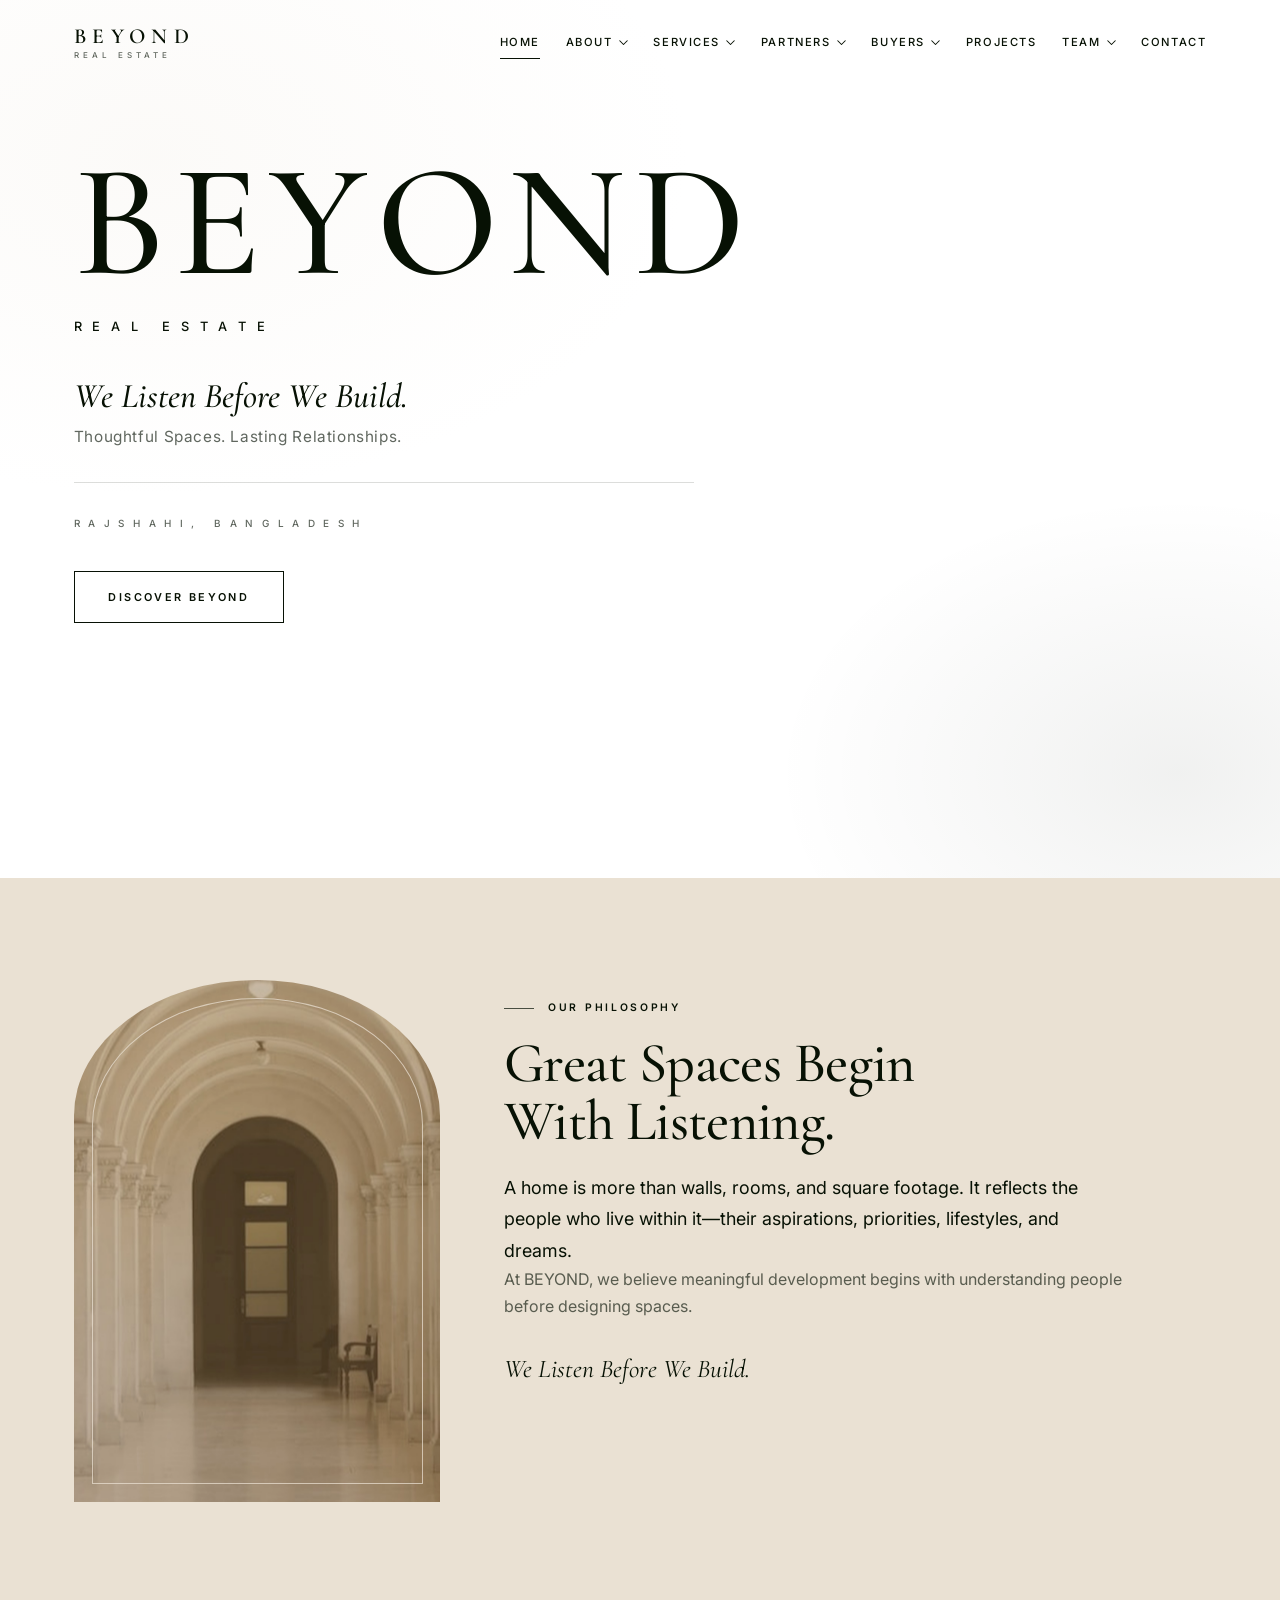
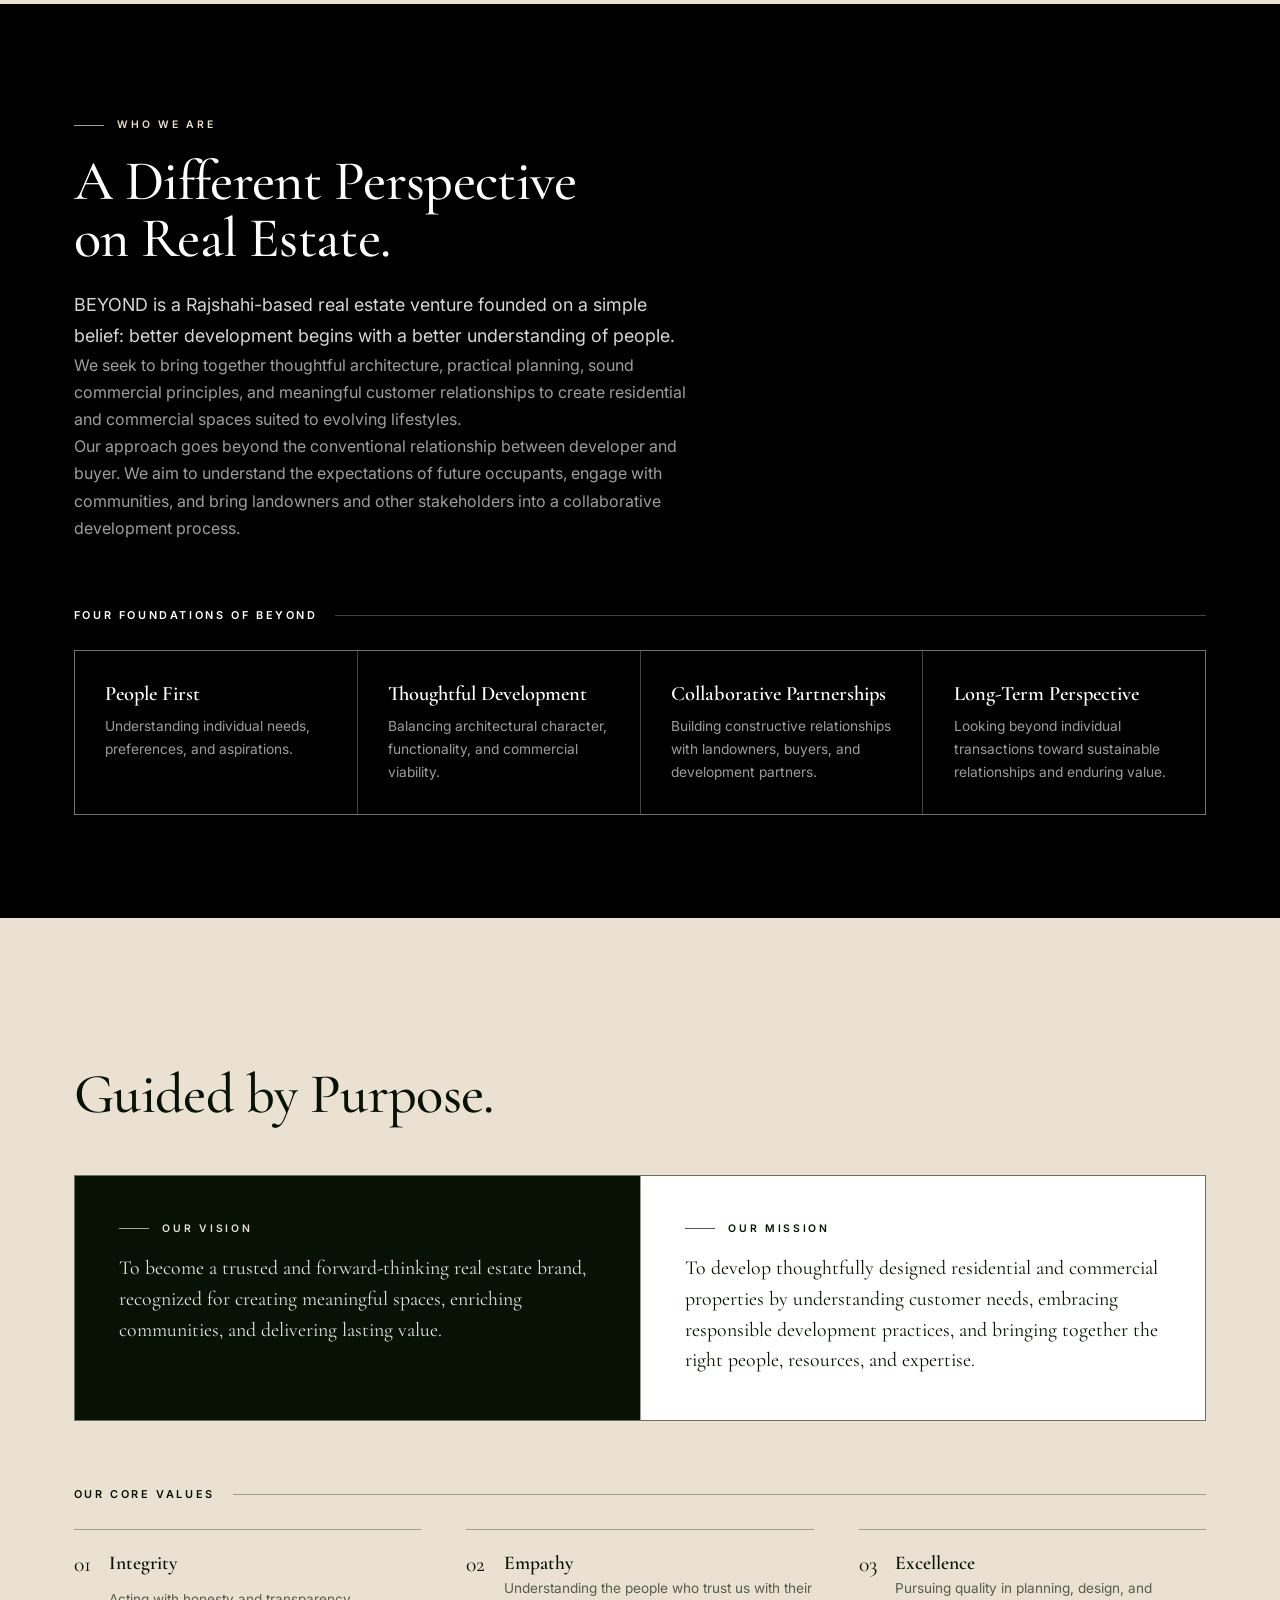
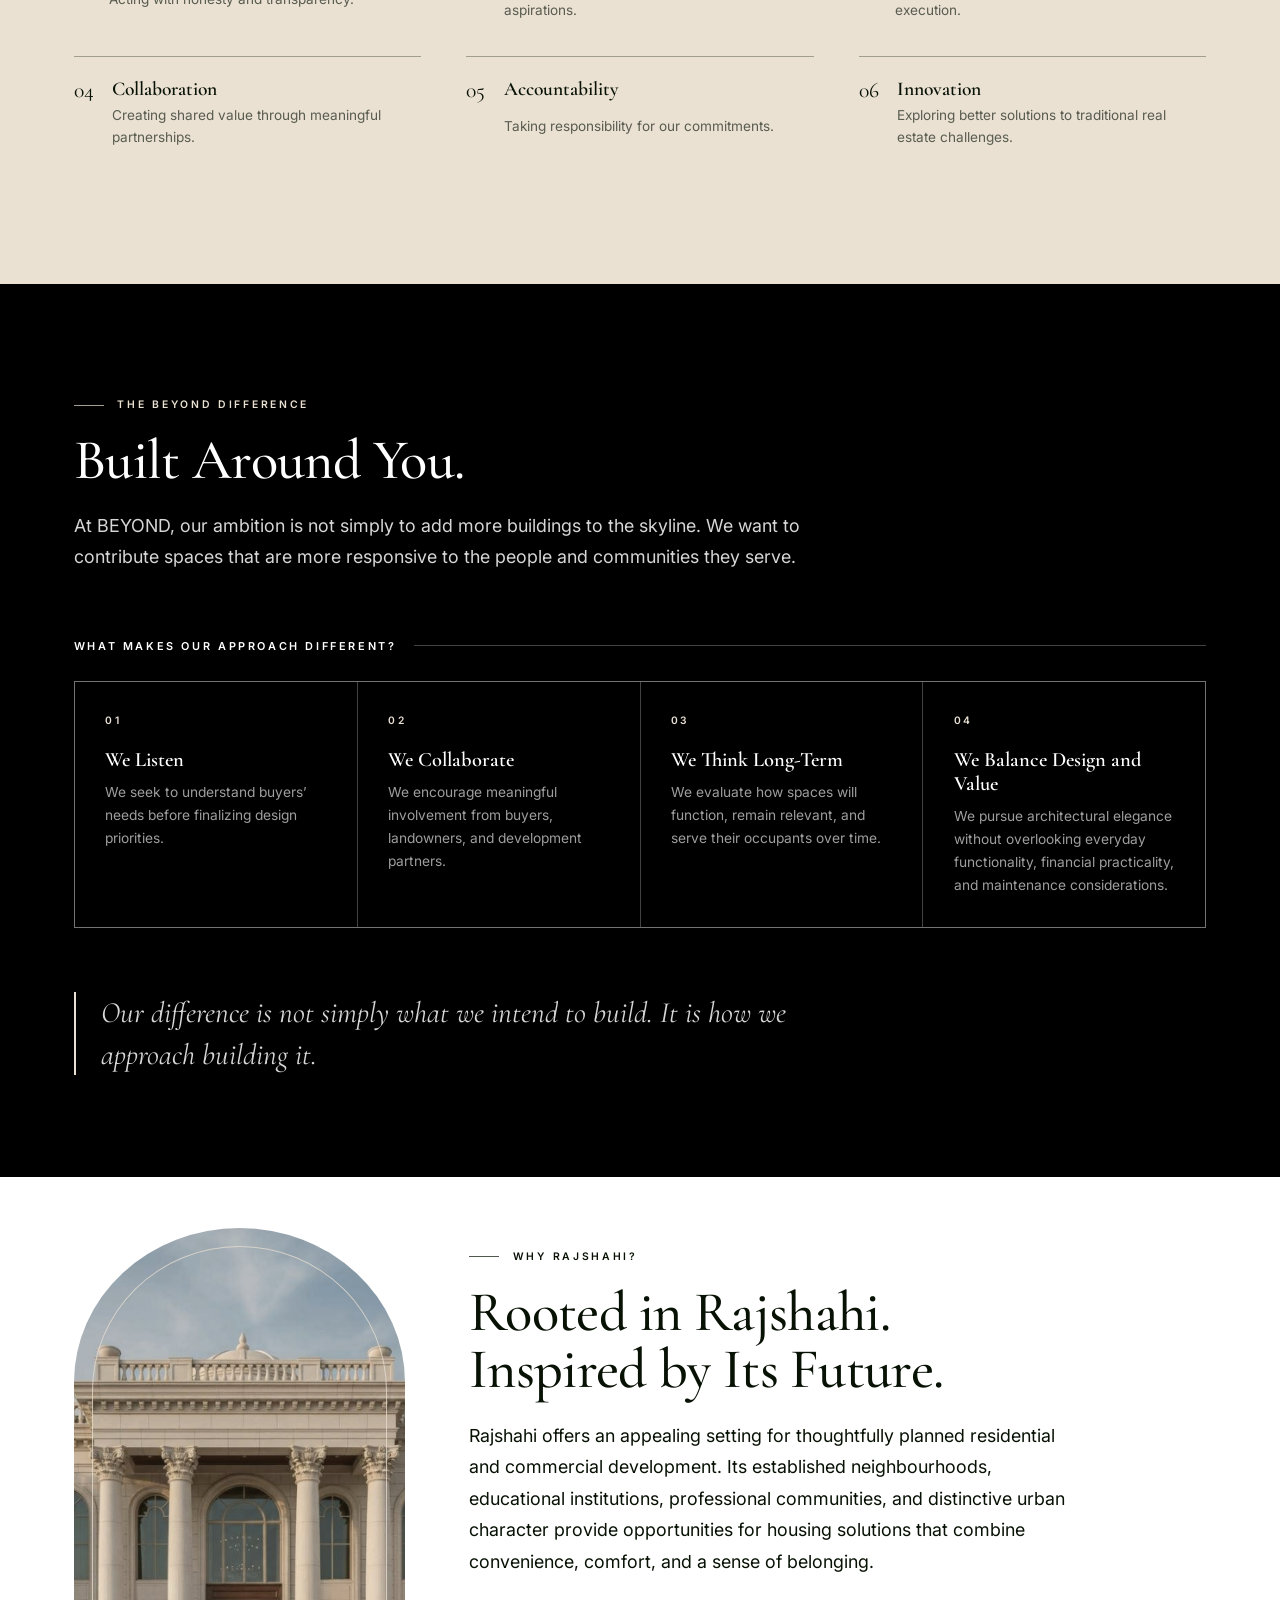
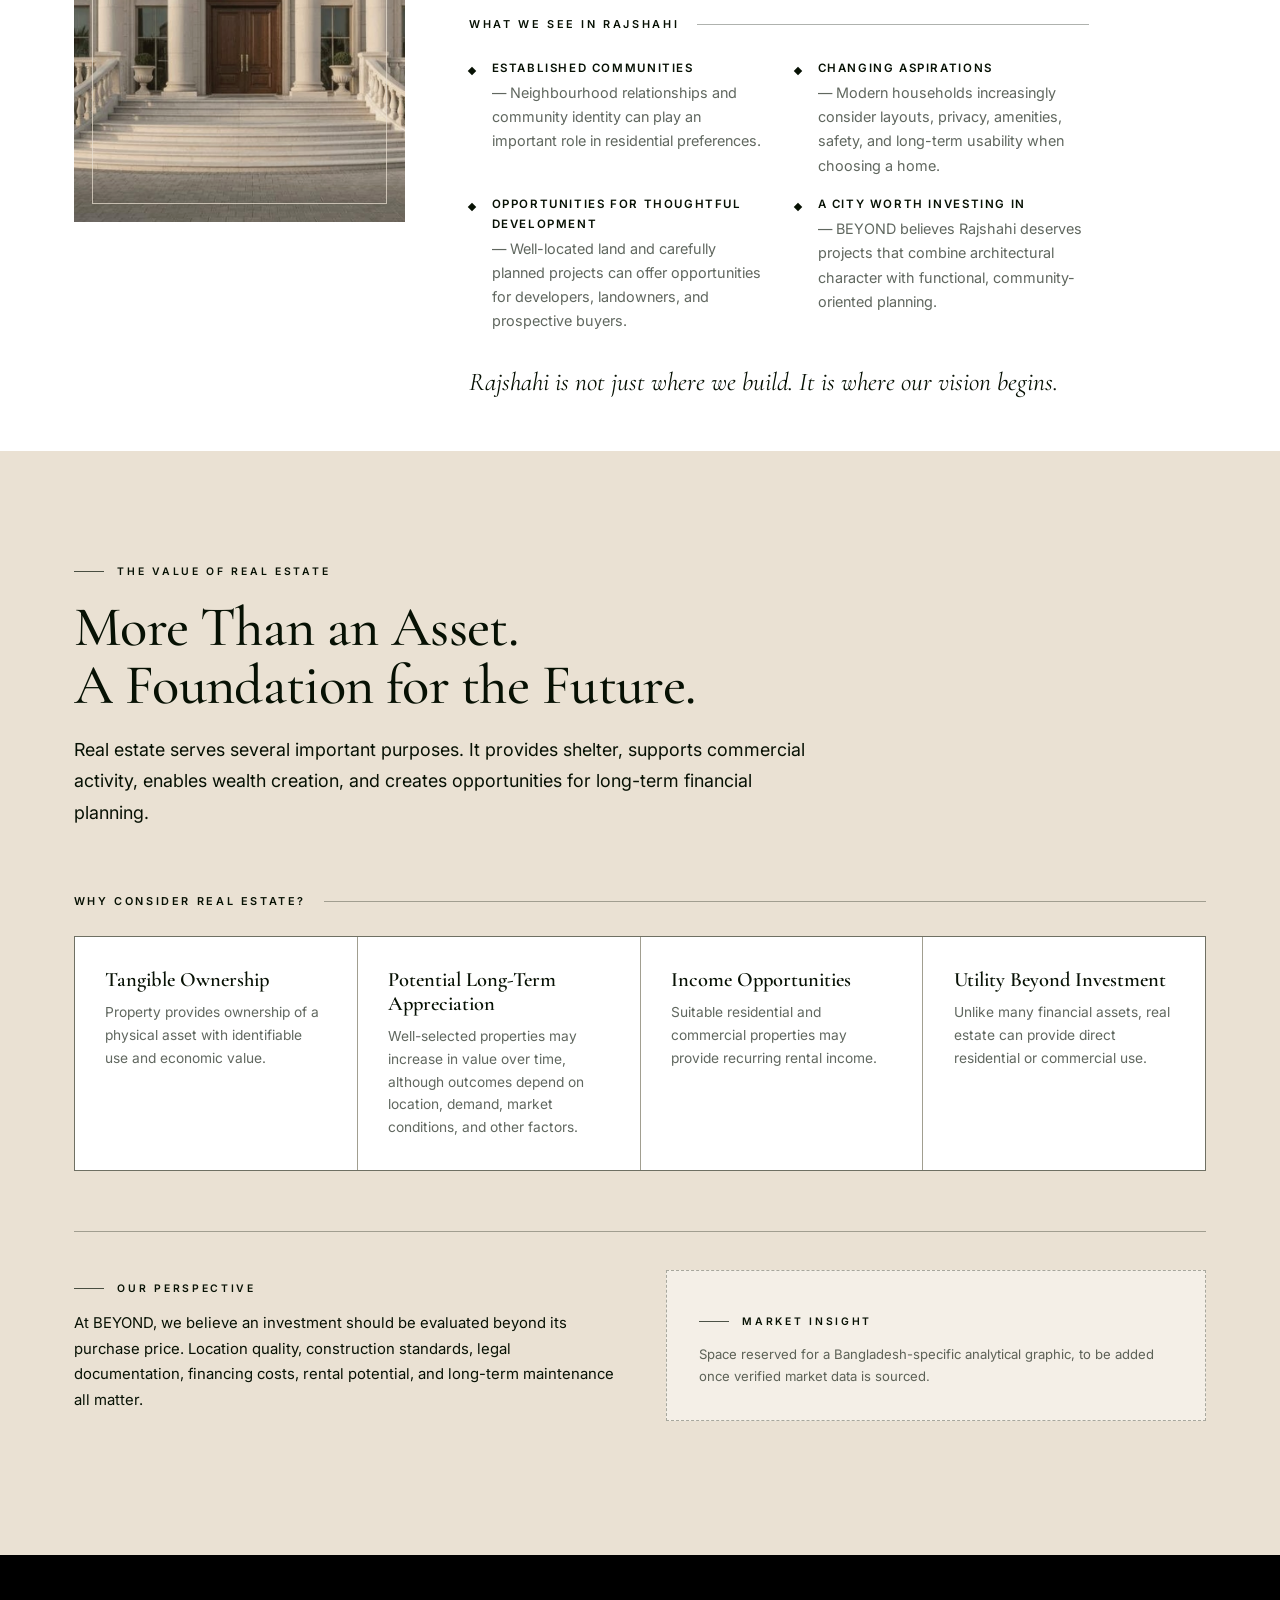
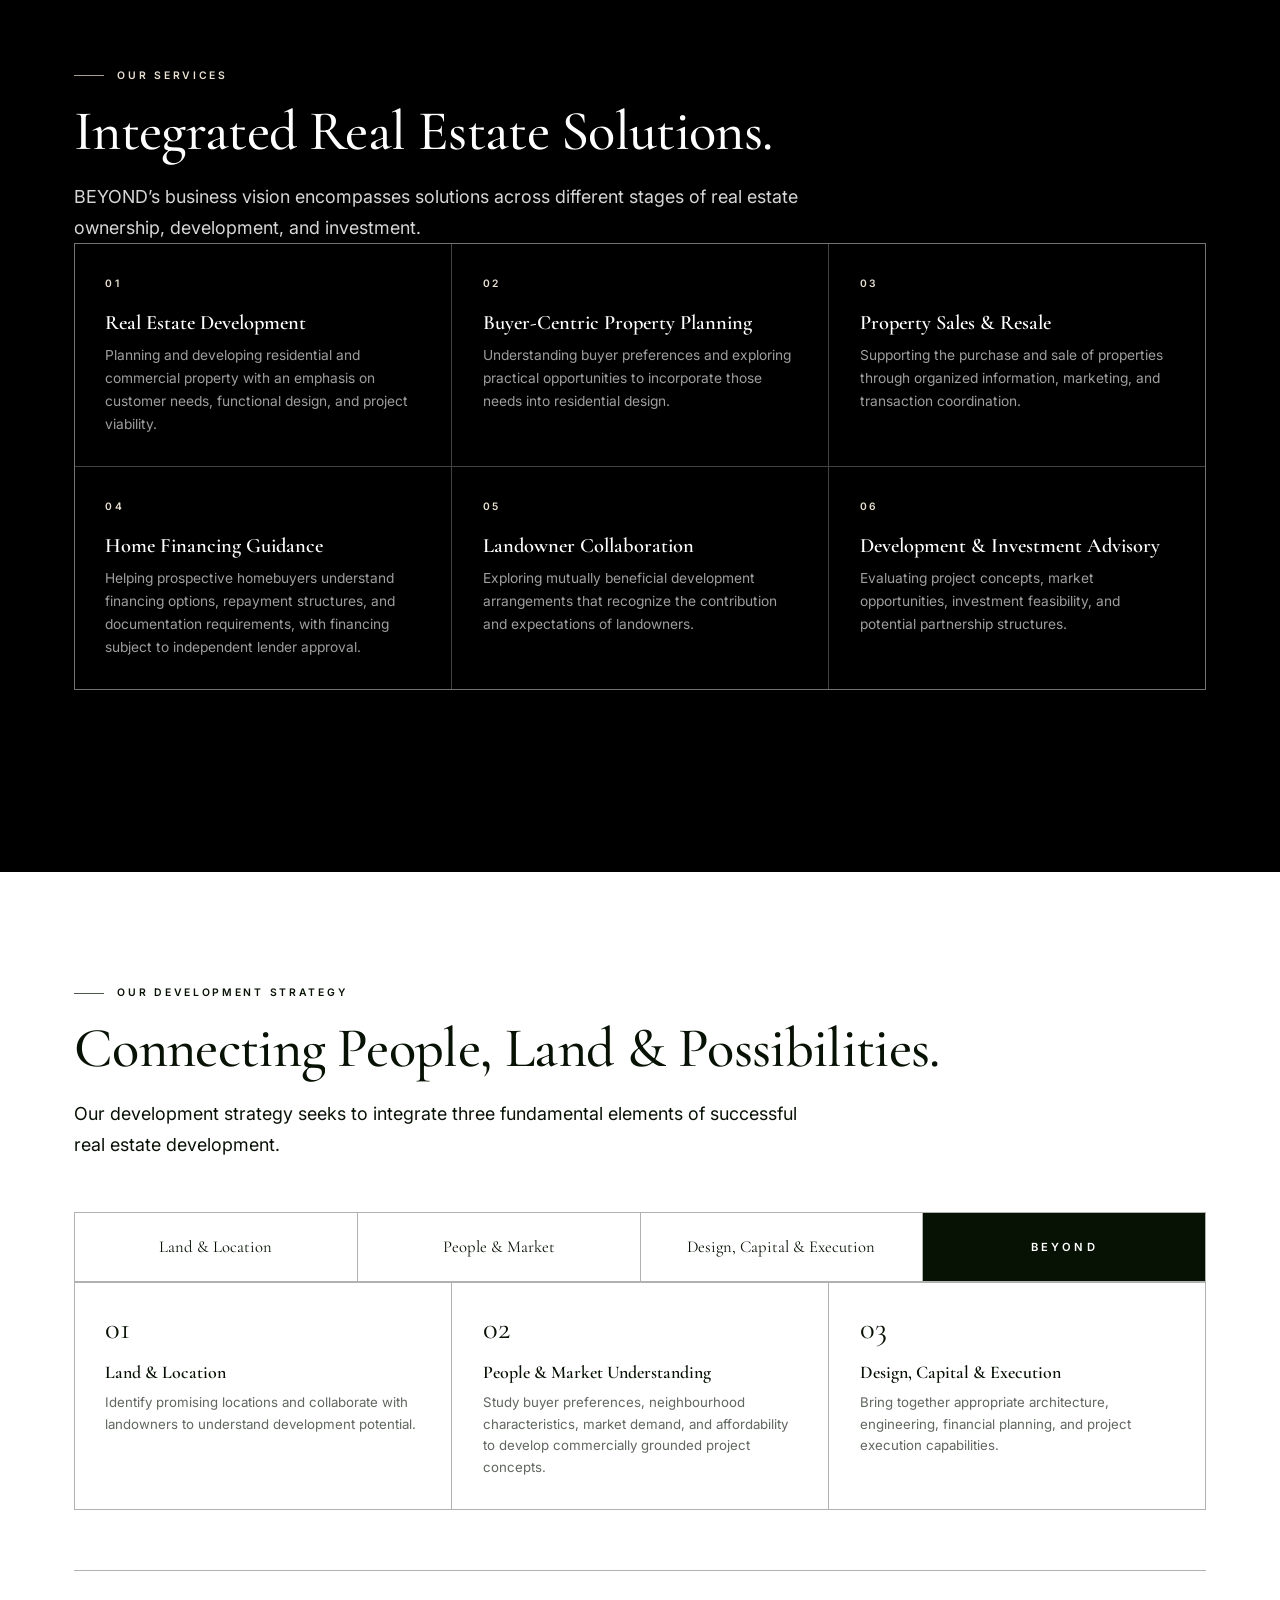
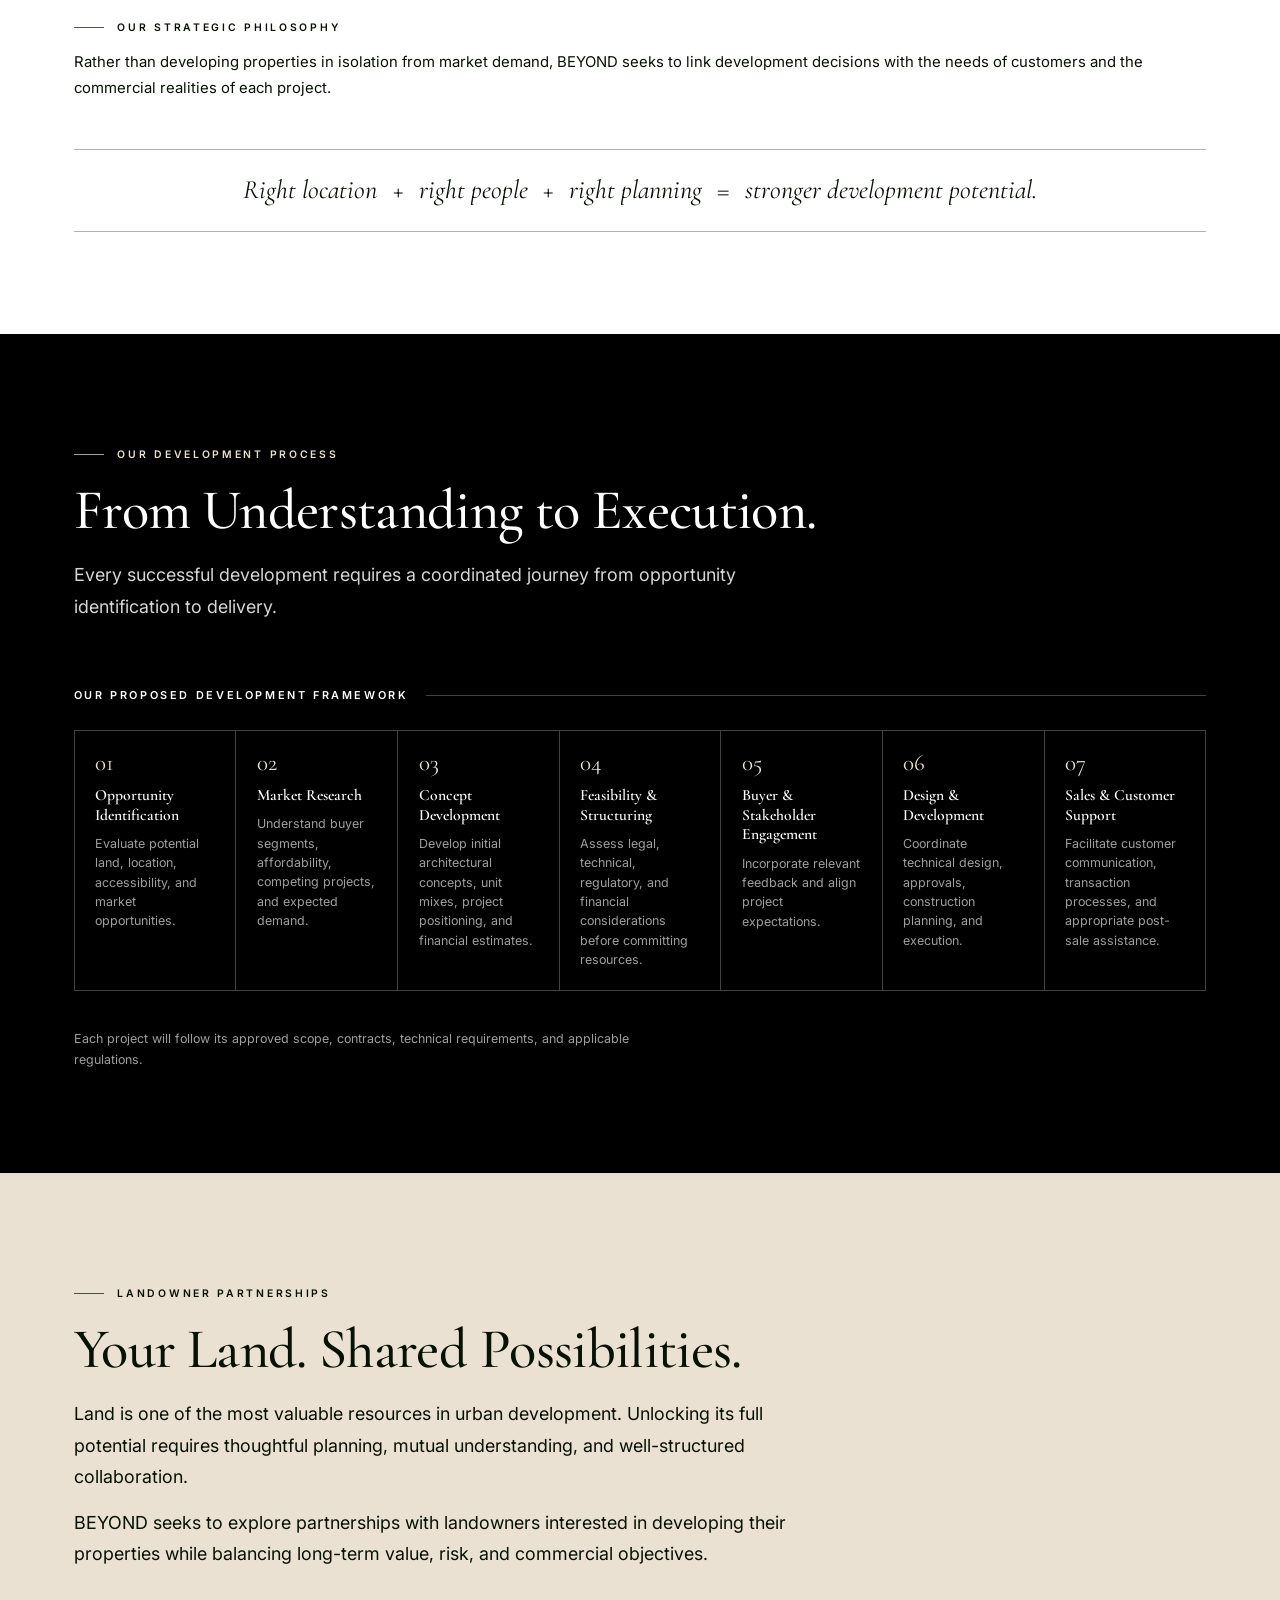
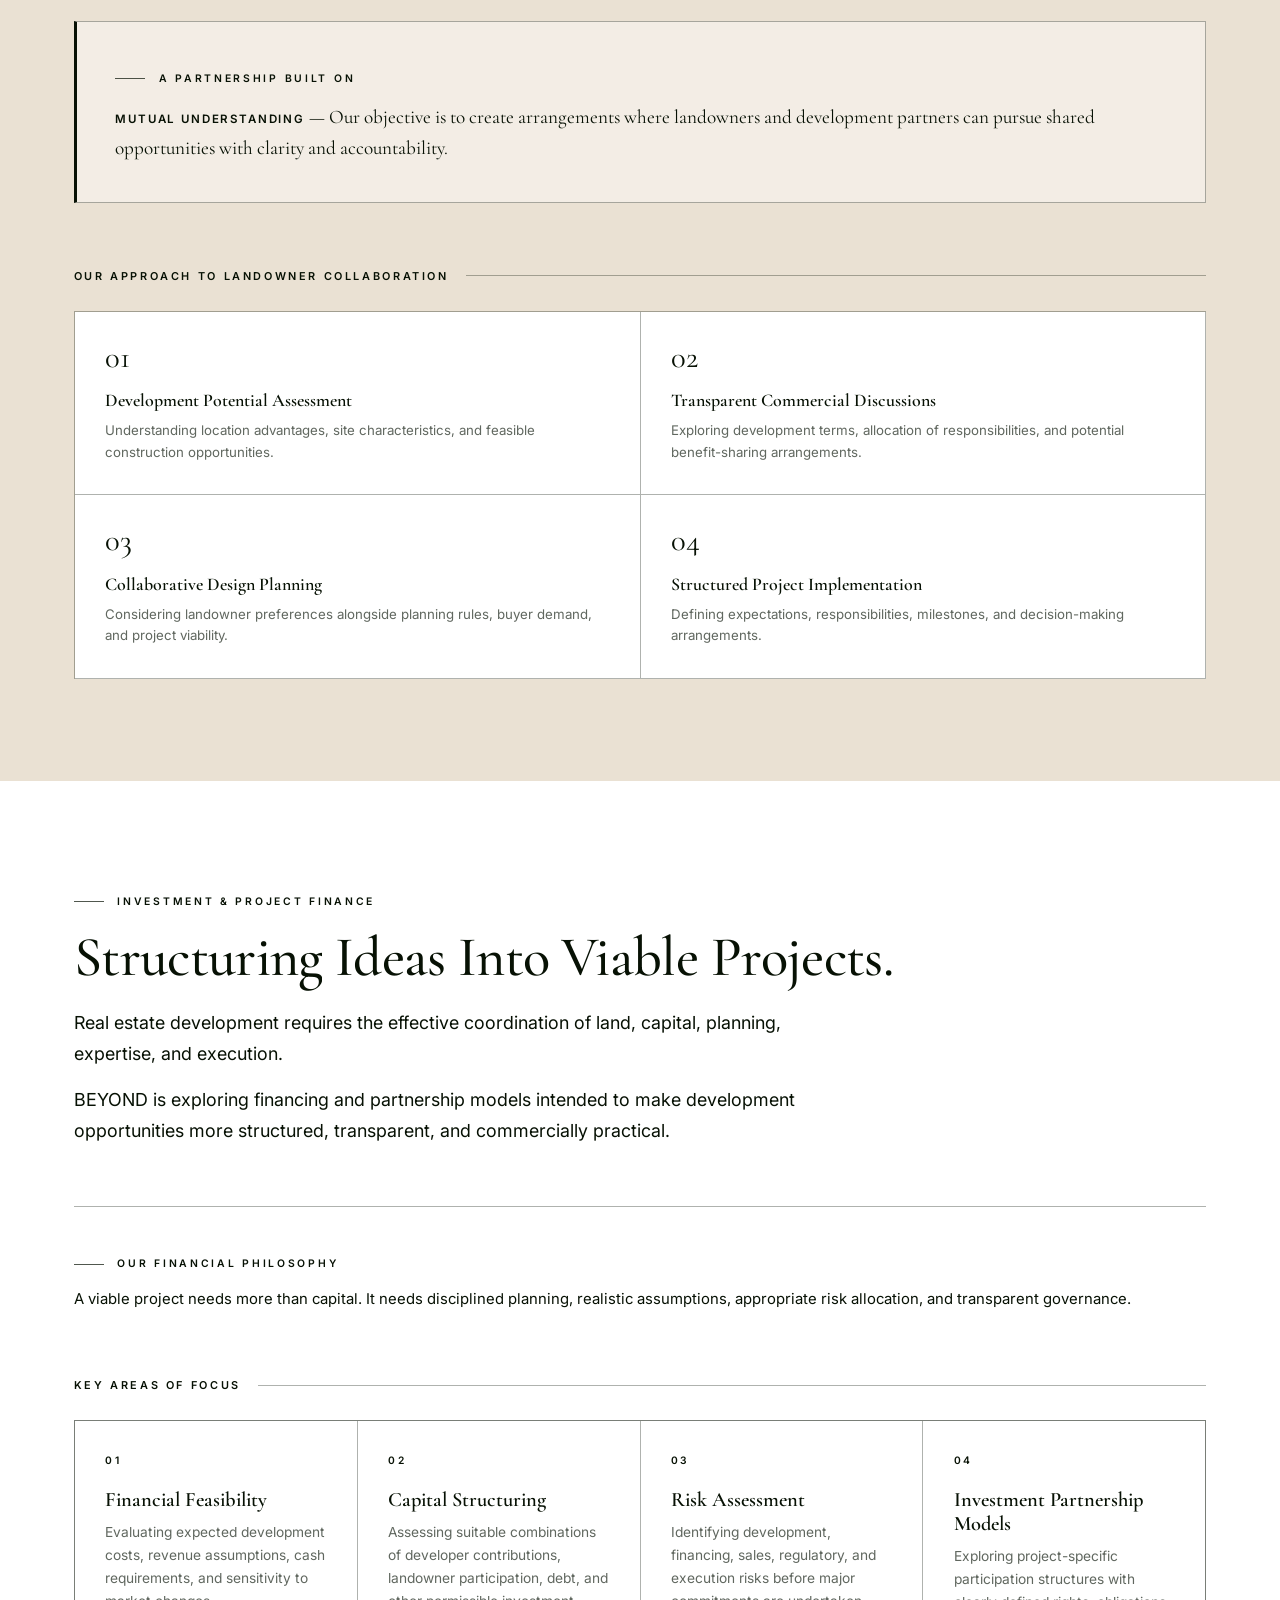
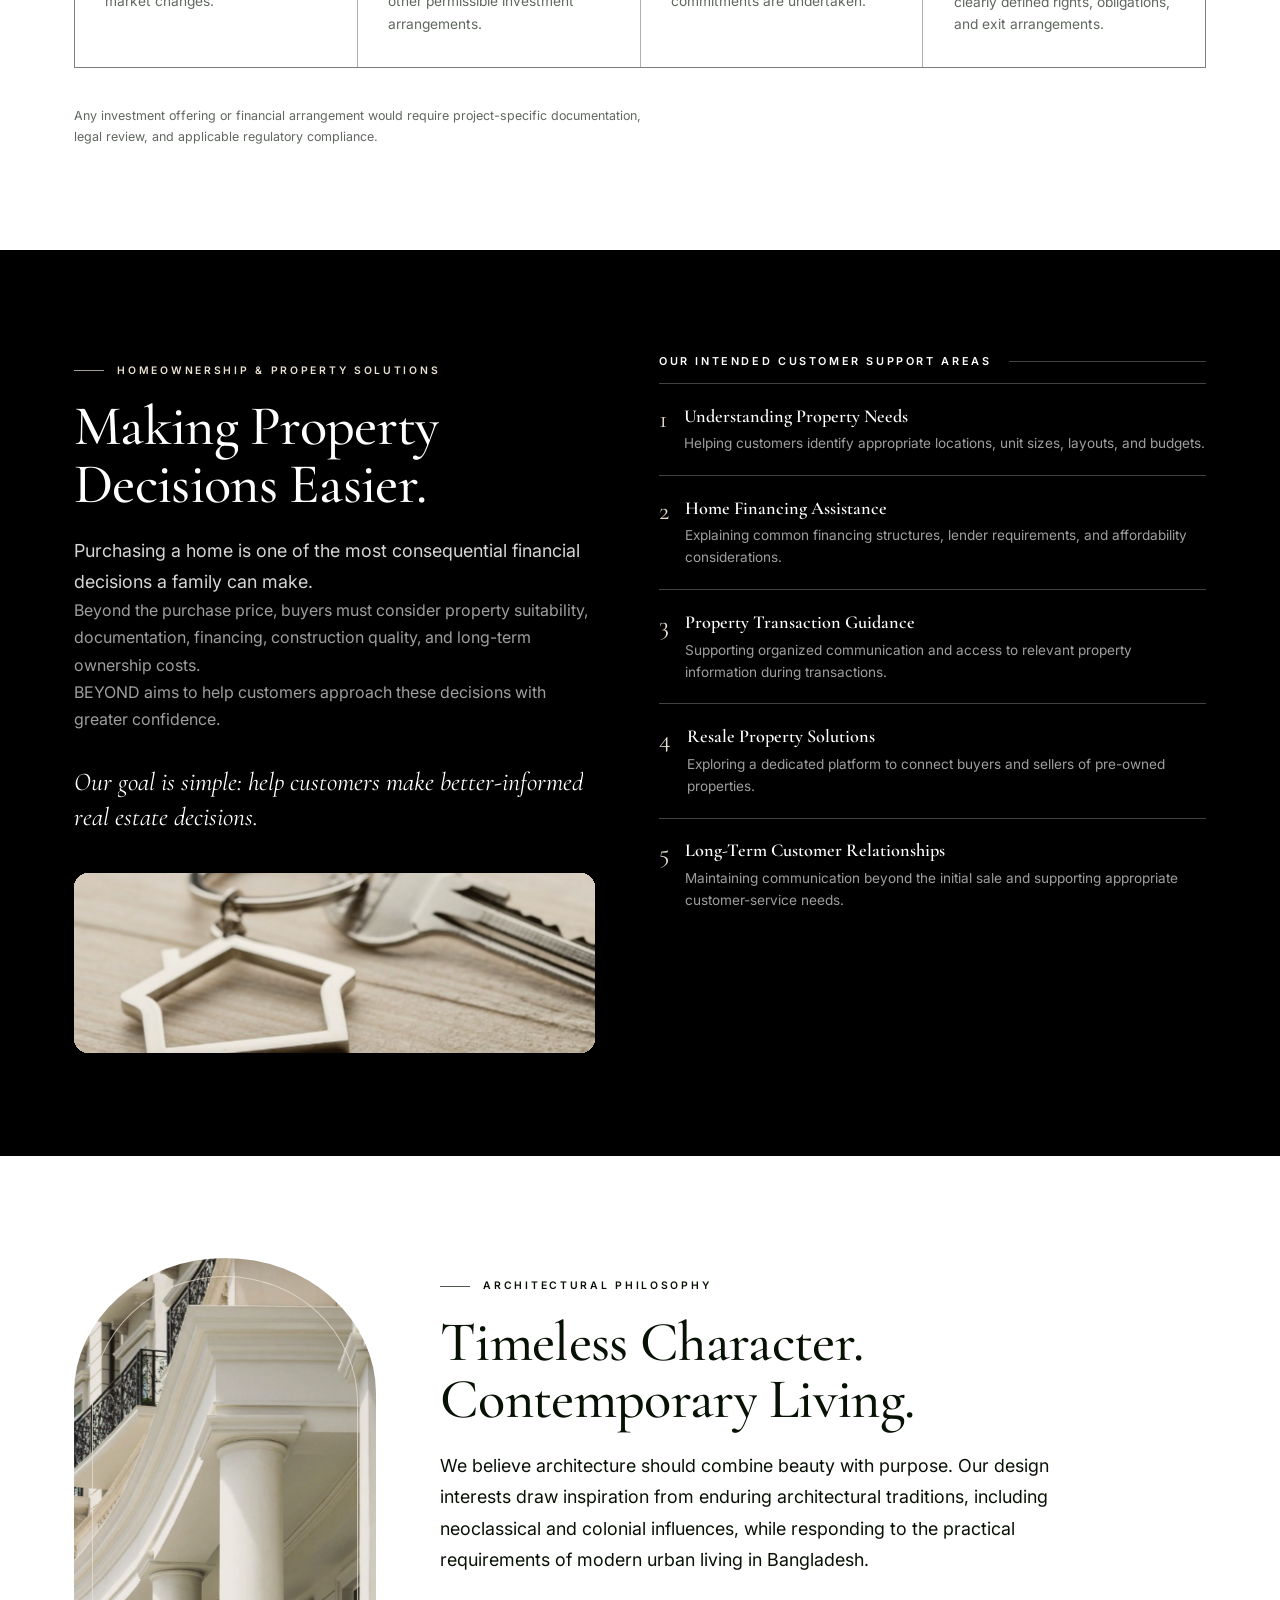
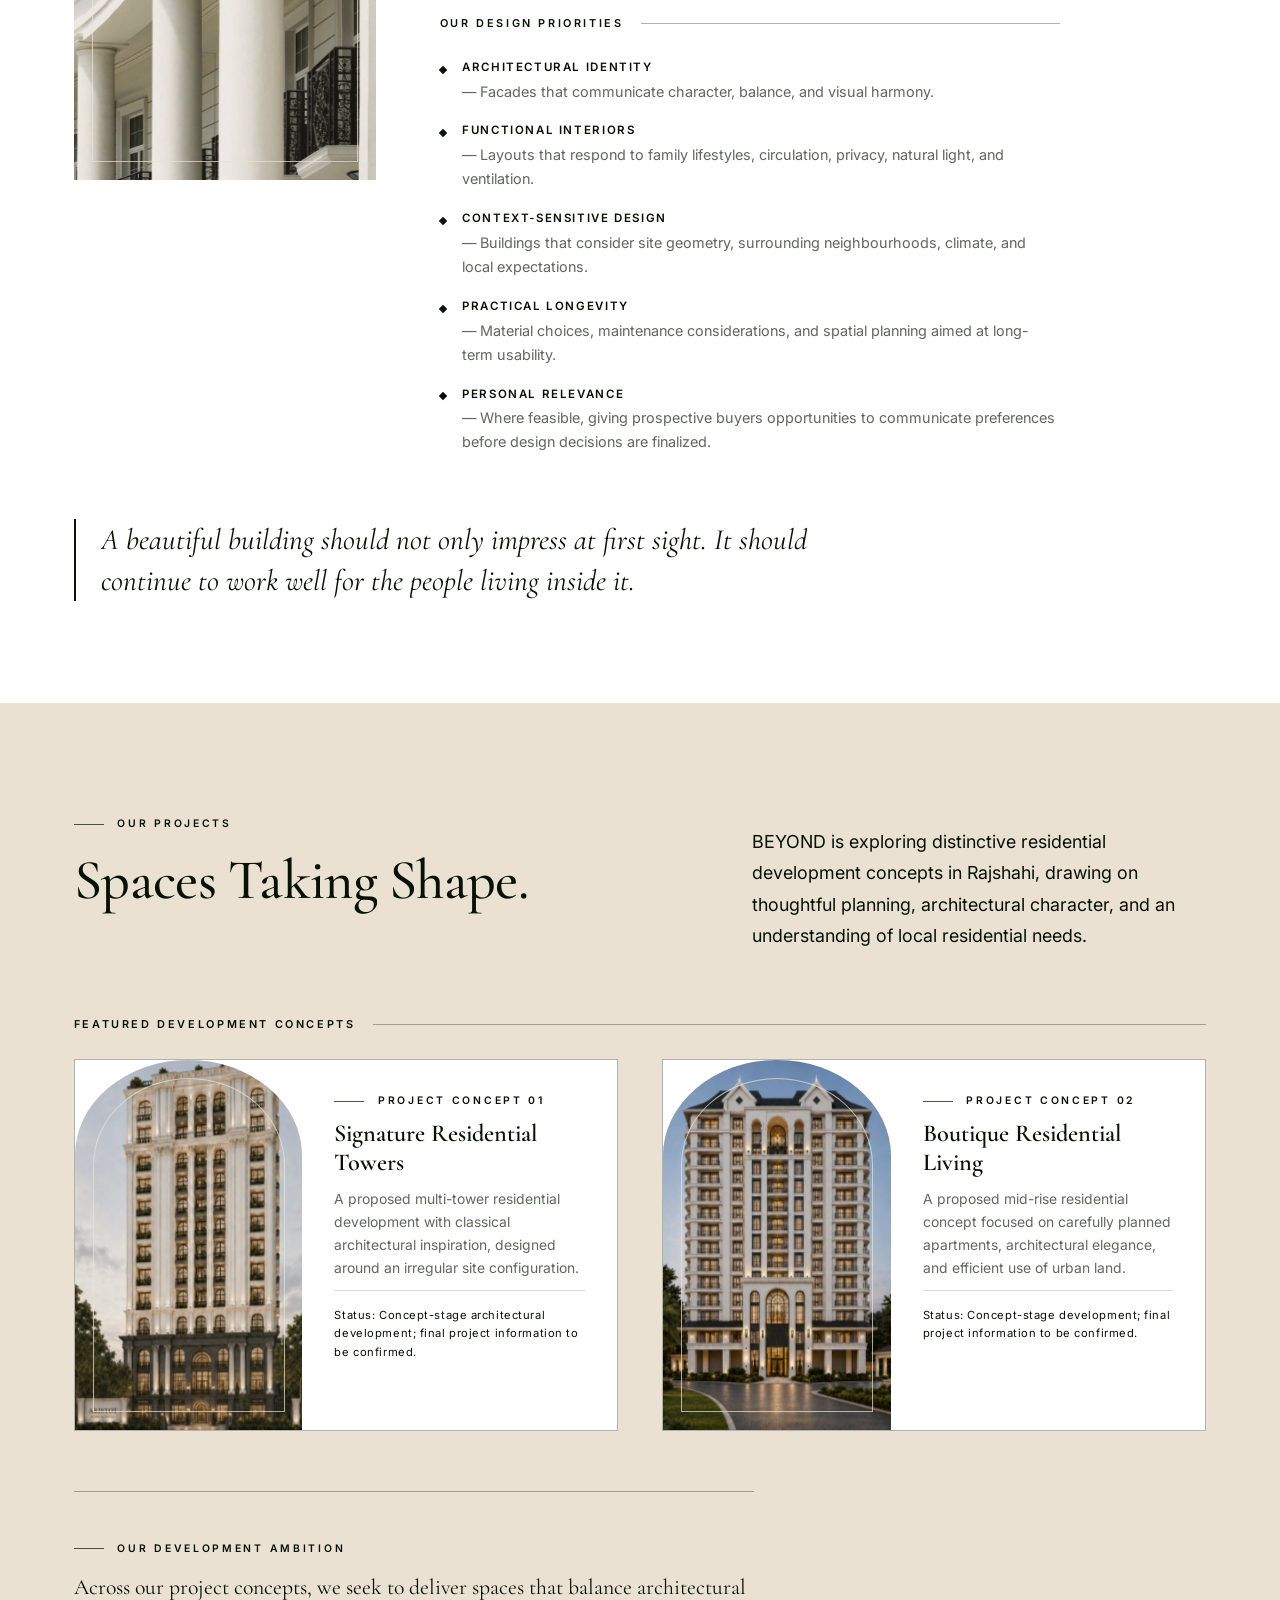
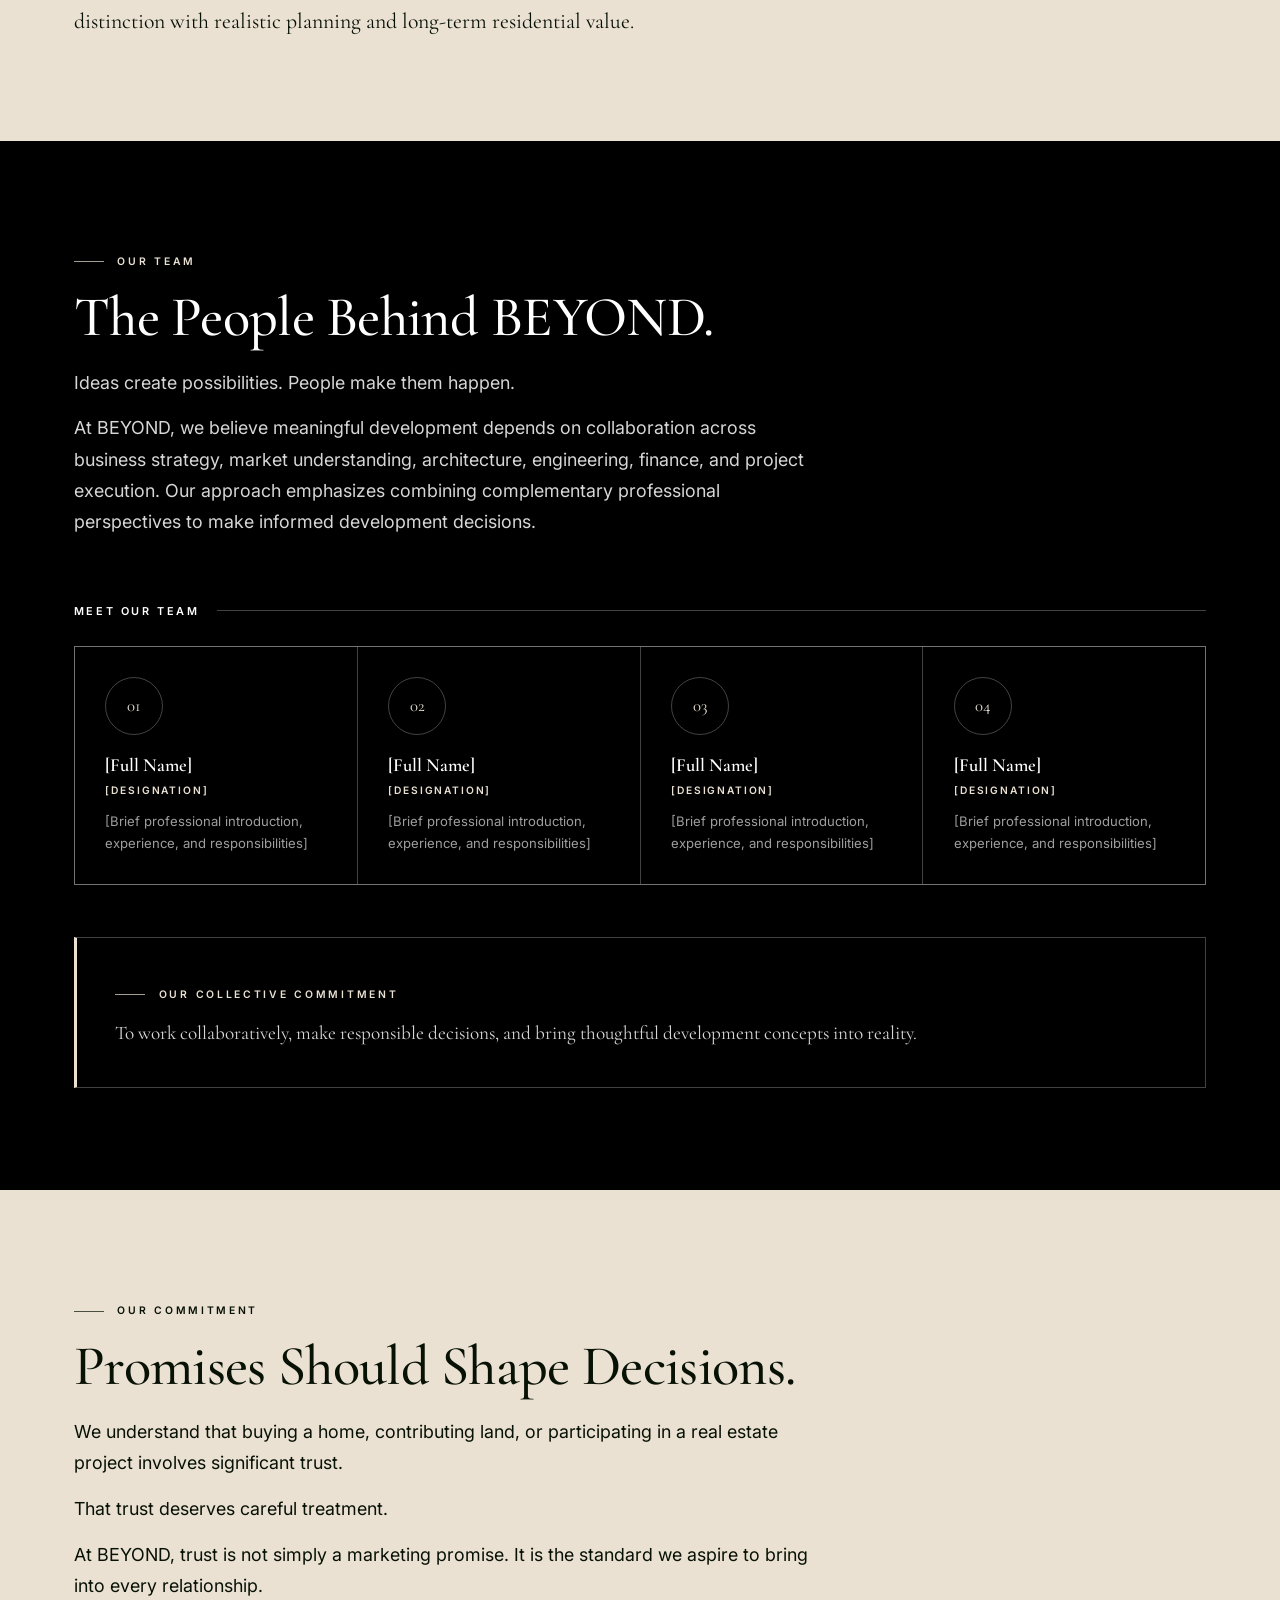
==== index.html @ 02490a05 "Add files via upload" ====
<!DOCTYPE html>
<html lang="en">
<head>
  <meta charset="UTF-8" />
  <meta name="viewport" content="width=device-width, initial-scale=1.0" />
  <meta name="description" content="BEYOND Real Estate — a Rajshahi-based real estate venture built on thoughtful design, collaborative partnerships, and lasting value. Corporate Profile 2026." />
  <meta name="theme-color" content="#FFFFFF" />
  <title>BEYOND - Real Estate </title>

  <link rel="icon" href="assets/favicon.svg" type="image/svg+xml" />
  <link rel="icon" href="assets/favicon-32.png" type="image/png" sizes="32x32" />
  <link rel="icon" href="assets/favicon-64.png" type="image/png" sizes="64x64" />
  <link rel="apple-touch-icon" href="assets/apple-touch-icon.png" sizes="180x180" />

  <link rel="preconnect" href="https://fonts.googleapis.com" />
  <link rel="preconnect" href="https://fonts.gstatic.com" crossorigin />
  <link href="https://fonts.googleapis.com/css2?family=Cormorant+Garamond:ital,wght@0,300;0,400;0,500;0,600;0,700;1,400;1,500;1,600&amp;family=Inter:wght@300;400;500;600&amp;display=swap" rel="stylesheet" />

  <link rel="preload" as="image" href="assets/hero.jpeg" fetchpriority="high" />
  <link rel="stylesheet" href="css/style.css" />
</head>
<body>
  <a class="skip-link" href="#main">Skip to content</a>

  <header class="site-header" id="site-header">
    <div class="header-inner">
      <a class="brand" href="#home" aria-label="BEYOND Real Estate — home">
        <span class="brand-mark">BEYOND</span>
        <span class="brand-sub">REAL ESTATE</span>
      </a>

      <button class="nav-toggle" type="button" aria-expanded="false" aria-controls="site-nav" aria-label="Open menu">
        <span></span><span></span><span></span>
      </button>

      <nav class="site-nav" id="site-nav" aria-label="Primary">
        <ul class="nav-list">
          <li class="nav-item">
            <a class="nav-link" href="#home">Home</a>
          </li>

          <li class="nav-item has-dropdown">
            <button class="nav-link nav-trigger" type="button" aria-expanded="false" aria-controls="menu-about">
              About
              <svg class="chevron" viewBox="0 0 12 8" aria-hidden="true"><path d="M1 1l5 5 5-5" fill="none" stroke="currentColor" stroke-width="1.4" stroke-linecap="round" stroke-linejoin="round"/></svg>
            </button>
            <ul class="dropdown" id="menu-about">
              <li><a href="#philosophy">Our Philosophy</a></li>
              <li><a href="#who-we-are">Who We Are</a></li>
              <li><a href="#vision">Vision &amp; Values</a></li>
              <li><a href="#difference">The BEYOND Difference</a></li>
              <li><a href="#why-rajshahi">Why Rajshahi</a></li>
              <li><a href="#value">Value of Real Estate</a></li>
            </ul>
          </li>

          <li class="nav-item has-dropdown">
            <button class="nav-link nav-trigger" type="button" aria-expanded="false" aria-controls="menu-services">
              Services
              <svg class="chevron" viewBox="0 0 12 8" aria-hidden="true"><path d="M1 1l5 5 5-5" fill="none" stroke="currentColor" stroke-width="1.4" stroke-linecap="round" stroke-linejoin="round"/></svg>
            </button>
            <ul class="dropdown" id="menu-services">
              <li><a href="#services">Our Services</a></li>
              <li><a href="#strategy">Development Strategy</a></li>
              <li><a href="#process">Development Process</a></li>
            </ul>
          </li>

          <li class="nav-item has-dropdown">
            <button class="nav-link nav-trigger" type="button" aria-expanded="false" aria-controls="menu-partners">
              Partners
              <svg class="chevron" viewBox="0 0 12 8" aria-hidden="true"><path d="M1 1l5 5 5-5" fill="none" stroke="currentColor" stroke-width="1.4" stroke-linecap="round" stroke-linejoin="round"/></svg>
            </button>
            <ul class="dropdown" id="menu-partners">
              <li><a href="#landowners">Landowner Partnerships</a></li>
              <li><a href="#investment">Investment &amp; Finance</a></li>
            </ul>
          </li>

          <li class="nav-item has-dropdown">
            <button class="nav-link nav-trigger" type="button" aria-expanded="false" aria-controls="menu-buyers">
              Buyers
              <svg class="chevron" viewBox="0 0 12 8" aria-hidden="true"><path d="M1 1l5 5 5-5" fill="none" stroke="currentColor" stroke-width="1.4" stroke-linecap="round" stroke-linejoin="round"/></svg>
            </button>
            <ul class="dropdown" id="menu-buyers">
              <li><a href="#homeownership">Homeownership Solutions</a></li>
              <li><a href="#architecture">Architectural Philosophy</a></li>
            </ul>
          </li>

          <li class="nav-item">
            <a class="nav-link" href="#projects">Projects</a>
          </li>

          <li class="nav-item has-dropdown">
            <button class="nav-link nav-trigger" type="button" aria-expanded="false" aria-controls="menu-team">
              Team
              <svg class="chevron" viewBox="0 0 12 8" aria-hidden="true"><path d="M1 1l5 5 5-5" fill="none" stroke="currentColor" stroke-width="1.4" stroke-linecap="round" stroke-linejoin="round"/></svg>
            </button>
            <ul class="dropdown" id="menu-team">
              <li><a href="#team">Our Team</a></li>
              <li><a href="#commitment">Our Commitment</a></li>
              <li><a href="#execution">The Power of Execution</a></li>
            </ul>
          </li>

          <li class="nav-item">
            <a class="nav-link" href="#contact">Contact</a>
          </li>
        </ul>
      </nav>
    </div>
  </header>

  <main id="main">

    <!-- ===================== HERO ===================== -->
    <section class="hero" id="home">
      <div class="hero-grid">
        <div class="hero-copy">
          <h1 class="hero-wordmark">BEYOND</h1>
          <p class="hero-realestate">R E A L &nbsp; E S T A T E</p>
          <p class="hero-tagline">We Listen Before We Build.</p>
          <p class="hero-sub">Thoughtful Spaces. Lasting Relationships.</p>
          <p class="hero-place">R A J S H A H I , &nbsp; B A N G L A D E S H</p>
          <a class="btn btn--outline" href="#philosophy">Discover BEYOND</a>
        </div>
        <figure class="hero-media">
          <img src="assets/hero.jpeg" alt="Architectural render of a BEYOND residential development" width="659" height="1067" fetchpriority="high" decoding="async" />
        </figure>
      </div>
    </section>

    <!-- ===================== PHILOSOPHY ===================== -->
    <section class="section section--beige" id="philosophy" data-page="02">
      <div class="wrap">

        <div class="split split--media-left split--ratio-philosophy">
          <figure class="media-frame">
            <img src="assets/philosophy.jpeg" alt="Interior detail of a thoughtfully designed BEYOND home" width="1020" height="1452" loading="lazy" decoding="async" />
          </figure>
          <div class="split-copy">
            <span class="eyebrow">Our Philosophy</span>
            <h2 class="section-title">Great Spaces Begin With Listening.</h2>
            <p class="lead">A home is more than walls, rooms, and square footage. It reflects the people who live within it—their aspirations, priorities, lifestyles, and dreams.</p>
            <p>At BEYOND, we believe meaningful development begins with understanding people before designing spaces.</p>
            <p class="pull-line">We Listen Before We Build.</p>
          </div>
        </div>

      </div>
    </section>

    <!-- ===================== WHO WE ARE ===================== -->
    <section class="section section--dark" id="who-we-are" data-page="04">
      <div class="wrap">

        <div class="split split--text">
          <div class="split-copy">
            <span class="eyebrow">Who We Are</span>
            <h2 class="section-title">A Different Perspective on Real Estate.</h2>
            <p class="lead">BEYOND is a Rajshahi-based real estate venture founded on a simple belief: better development begins with a better understanding of people.</p>
            <p>We seek to bring together thoughtful architecture, practical planning, sound commercial principles, and meaningful customer relationships to create residential and commercial spaces suited to evolving lifestyles.</p>
            <p>Our approach goes beyond the conventional relationship between developer and buyer. We aim to understand the expectations of future occupants, engage with communities, and bring landowners and other stakeholders into a collaborative development process.</p>
          </div>
        </div>

        <p class="subhead">Four Foundations of BEYOND</p>
        <div class="card-grid card-grid--4">
          <article class="card">
            <h3>People First</h3>
            <p>Understanding individual needs, preferences, and aspirations.</p>
          </article>
          <article class="card">
            <h3>Thoughtful Development</h3>
            <p>Balancing architectural character, functionality, and commercial viability.</p>
          </article>
          <article class="card">
            <h3>Collaborative Partnerships</h3>
            <p>Building constructive relationships with landowners, buyers, and development partners.</p>
          </article>
          <article class="card">
            <h3>Long-Term Perspective</h3>
            <p>Looking beyond individual transactions toward sustainable relationships and enduring value.</p>
          </article>
        </div>

      </div>
    </section>

    <!-- ===================== VISION, MISSION & VALUES ===================== -->
    <section class="section section--beige" id="vision" data-page="05">
      <div class="wrap">

        <span class="eyebrow">Vision, Mission &amp; Values</span>
        <h2 class="section-title">Guided by Purpose.</h2>

        <div class="vision-grid">
          <article class="vision-card vision-card--dark">
            <span class="eyebrow">Our Vision</span>
            <p>To become a trusted and forward-thinking real estate brand, recognized for creating meaningful spaces, enriching communities, and delivering lasting value.</p>
          </article>
          <article class="vision-card">
            <span class="eyebrow">Our Mission</span>
            <p>To develop thoughtfully designed residential and commercial properties by understanding customer needs, embracing responsible development practices, and bringing together the right people, resources, and expertise.</p>
          </article>
        </div>

        <p class="subhead">Our Core Values</p>
        <div class="value-grid">
          <article class="value-item"><span class="num">01</span><h3>Integrity</h3><p>Acting with honesty and transparency.</p></article>
          <article class="value-item"><span class="num">02</span><h3>Empathy</h3><p>Understanding the people who trust us with their aspirations.</p></article>
          <article class="value-item"><span class="num">03</span><h3>Excellence</h3><p>Pursuing quality in planning, design, and execution.</p></article>
          <article class="value-item"><span class="num">04</span><h3>Collaboration</h3><p>Creating shared value through meaningful partnerships.</p></article>
          <article class="value-item"><span class="num">05</span><h3>Accountability</h3><p>Taking responsibility for our commitments.</p></article>
          <article class="value-item"><span class="num">06</span><h3>Innovation</h3><p>Exploring better solutions to traditional real estate challenges.</p></article>
        </div>

      </div>
    </section>

    <!-- ===================== THE BEYOND DIFFERENCE ===================== -->
    <section class="section section--dark" id="difference" data-page="06">
      <div class="wrap">

        <span class="eyebrow">The BEYOND Difference</span>
        <h2 class="section-title">Built Around You.</h2>
        <p class="lead lead--narrow">At BEYOND, our ambition is not simply to add more buildings to the skyline. We want to contribute spaces that are more responsive to the people and communities they serve.</p>

        <p class="subhead">What Makes Our Approach Different?</p>
        <div class="card-grid card-grid--4">
          <article class="card">
            <span class="num">01</span>
            <h3>We Listen</h3>
            <p>We seek to understand buyers’ needs before finalizing design priorities.</p>
          </article>
          <article class="card">
            <span class="num">02</span>
            <h3>We Collaborate</h3>
            <p>We encourage meaningful involvement from buyers, landowners, and development partners.</p>
          </article>
          <article class="card">
            <span class="num">03</span>
            <h3>We Think Long-Term</h3>
            <p>We evaluate how spaces will function, remain relevant, and serve their occupants over time.</p>
          </article>
          <article class="card">
            <span class="num">04</span>
            <h3>We Balance Design and Value</h3>
            <p>We pursue architectural elegance without overlooking everyday functionality, financial practicality, and maintenance considerations.</p>
          </article>
        </div>

        <p class="closing-line">Our difference is not simply what we intend to build. It is how we approach building it.</p>

      </div>
    </section>

    <!-- ===================== WHY RAJSHAHI ===================== -->
    <section class="section" id="why-rajshahi" data-page="07">
      <div class="wrap">

        <div class="split split--media-left split--ratio-rajshahi">
          <figure class="media-frame">
            <img src="assets/why-rajshahi.jpeg" alt="Rajshahi cityscape and residential neighbourhood" width="810" height="1452" loading="lazy" decoding="async" />
          </figure>
          <div class="split-copy">
            <span class="eyebrow">Why Rajshahi?</span>
            <h2 class="section-title">Rooted in Rajshahi. Inspired by Its Future.</h2>
            <p class="lead">Rajshahi offers an appealing setting for thoughtfully planned residential and commercial development. Its established neighbourhoods, educational institutions, professional communities, and distinctive urban character provide opportunities for housing solutions that combine convenience, comfort, and a sense of belonging.</p>

            <p class="subhead subhead--tight">What We See in Rajshahi</p>
            <ul class="feature-list">
              <li><strong>Established Communities</strong> — Neighbourhood relationships and community identity can play an important role in residential preferences.</li>
              <li><strong>Changing Aspirations</strong> — Modern households increasingly consider layouts, privacy, amenities, safety, and long-term usability when choosing a home.</li>
              <li><strong>Opportunities for Thoughtful Development</strong> — Well-located land and carefully planned projects can offer opportunities for developers, landowners, and prospective buyers.</li>
              <li><strong>A City Worth Investing In</strong> — BEYOND believes Rajshahi deserves projects that combine architectural character with functional, community-oriented planning.</li>
            </ul>
            <p class="pull-line">Rajshahi is not just where we build. It is where our vision begins.</p>
          </div>
        </div>

      </div>
    </section>

    <!-- ===================== VALUE OF REAL ESTATE ===================== -->
    <section class="section section--beige" id="value" data-page="08">
      <div class="wrap">

        <span class="eyebrow">The Value of Real Estate</span>
        <h2 class="section-title">More Than an Asset.<br />A Foundation for the Future.</h2>
        <p class="lead lead--narrow">Real estate serves several important purposes. It provides shelter, supports commercial activity, enables wealth creation, and creates opportunities for long-term financial planning.</p>

        <p class="subhead">Why Consider Real Estate?</p>
        <div class="card-grid card-grid--4">
          <article class="card">
            <h3>Tangible Ownership</h3>
            <p>Property provides ownership of a physical asset with identifiable use and economic value.</p>
          </article>
          <article class="card">
            <h3>Potential Long-Term Appreciation</h3>
            <p>Well-selected properties may increase in value over time, although outcomes depend on location, demand, market conditions, and other factors.</p>
          </article>
          <article class="card">
            <h3>Income Opportunities</h3>
            <p>Suitable residential and commercial properties may provide recurring rental income.</p>
          </article>
          <article class="card">
            <h3>Utility Beyond Investment</h3>
            <p>Unlike many financial assets, real estate can provide direct residential or commercial use.</p>
          </article>
        </div>

        <div class="perspective">
          <div>
            <span class="eyebrow">Our Perspective</span>
            <p>At BEYOND, we believe an investment should be evaluated beyond its purchase price. Location quality, construction standards, legal documentation, financing costs, rental potential, and long-term maintenance all matter.</p>
            <p class="pull-line">Good real estate decisions begin with informed choices.</p>
          </div>
          <aside class="note">
            <span class="eyebrow">Market Insight</span>
            <p>Space reserved for a Bangladesh-specific analytical graphic, to be added once verified market data is sourced.</p>
          </aside>
        </div>

      </div>
    </section>

    <!-- ===================== OUR SERVICES ===================== -->
    <section class="section section--dark" id="services" data-page="09">
      <div class="wrap">

        <span class="eyebrow">Our Services</span>
        <h2 class="section-title">Integrated Real Estate Solutions.</h2>
        <p class="lead lead--narrow">BEYOND’s business vision encompasses solutions across different stages of real estate ownership, development, and investment.</p>

        <div class="card-grid card-grid--3">
          <article class="card">
            <span class="num">01</span>
            <h3>Real Estate Development</h3>
            <p>Planning and developing residential and commercial property with an emphasis on customer needs, functional design, and project viability.</p>
          </article>
          <article class="card">
            <span class="num">02</span>
            <h3>Buyer-Centric Property Planning</h3>
            <p>Understanding buyer preferences and exploring practical opportunities to incorporate those needs into residential design.</p>
          </article>
          <article class="card">
            <span class="num">03</span>
            <h3>Property Sales &amp; Resale</h3>
            <p>Supporting the purchase and sale of properties through organized information, marketing, and transaction coordination.</p>
          </article>
          <article class="card">
            <span class="num">04</span>
            <h3>Home Financing Guidance</h3>
            <p>Helping prospective homebuyers understand financing options, repayment structures, and documentation requirements, with financing subject to independent lender approval.</p>
          </article>
          <article class="card">
            <span class="num">05</span>
            <h3>Landowner Collaboration</h3>
            <p>Exploring mutually beneficial development arrangements that recognize the contribution and expectations of landowners.</p>
          </article>
          <article class="card">
            <span class="num">06</span>
            <h3>Development &amp; Investment Advisory</h3>
            <p>Evaluating project concepts, market opportunities, investment feasibility, and potential partnership structures.</p>
          </article>
        </div>

        <p class="note-line">Some offerings represent proposed business verticals and are identified as such until operationally confirmed.</p>

      </div>
    </section>

    <!-- ===================== DEVELOPMENT STRATEGY ===================== -->
    <section class="section" id="strategy" data-page="10">
      <div class="wrap">

        <span class="eyebrow">Our Development Strategy</span>
        <h2 class="section-title">Connecting People, Land &amp; Possibilities.</h2>
        <p class="lead lead--narrow">Our development strategy seeks to integrate three fundamental elements of successful real estate development.</p>

        <div class="pillar-row">
          <div class="pillar">Land &amp; Location</div>
          <div class="pillar">People &amp; Market</div>
          <div class="pillar">Design, Capital &amp; Execution</div>
          <div class="pillar pillar--accent">BEYOND</div>
        </div>

        <div class="steps steps--3">
          <article class="step">
            <span class="num">01</span>
            <h3>Land &amp; Location</h3>
            <p>Identify promising locations and collaborate with landowners to understand development potential.</p>
          </article>
          <article class="step">
            <span class="num">02</span>
            <h3>People &amp; Market Understanding</h3>
            <p>Study buyer preferences, neighbourhood characteristics, market demand, and affordability to develop commercially grounded project concepts.</p>
          </article>
          <article class="step">
            <span class="num">03</span>
            <h3>Design, Capital &amp; Execution</h3>
            <p>Bring together appropriate architecture, engineering, financial planning, and project execution capabilities.</p>
          </article>
        </div>

        <div class="perspective">
          <div>
            <span class="eyebrow">Our Strategic Philosophy</span>
            <p>Rather than developing properties in isolation from market demand, BEYOND seeks to link development decisions with the needs of customers and the commercial realities of each project.</p>
          </div>
        </div>
        <p class="formula">Right location <span>+</span> right people <span>+</span> right planning <span>=</span> stronger development potential.</p>

      </div>
    </section>

    <!-- ===================== DEVELOPMENT PROCESS ===================== -->
    <section class="section section--dark" id="process" data-page="11">
      <div class="wrap">

        <span class="eyebrow">Our Development Process</span>
        <h2 class="section-title">From Understanding to Execution.</h2>
        <p class="lead lead--narrow">Every successful development requires a coordinated journey from opportunity identification to delivery.</p>

        <p class="subhead">Our Proposed Development Framework</p>
        <div class="steps steps--4">
          <article class="step"><span class="num">01</span><h3>Opportunity Identification</h3><p>Evaluate potential land, location, accessibility, and market opportunities.</p></article>
          <article class="step"><span class="num">02</span><h3>Market Research</h3><p>Understand buyer segments, affordability, competing projects, and expected demand.</p></article>
          <article class="step"><span class="num">03</span><h3>Concept Development</h3><p>Develop initial architectural concepts, unit mixes, project positioning, and financial estimates.</p></article>
          <article class="step"><span class="num">04</span><h3>Feasibility &amp; Structuring</h3><p>Assess legal, technical, regulatory, and financial considerations before committing resources.</p></article>
          <article class="step"><span class="num">05</span><h3>Buyer &amp; Stakeholder Engagement</h3><p>Incorporate relevant feedback and align project expectations.</p></article>
          <article class="step"><span class="num">06</span><h3>Design &amp; Development</h3><p>Coordinate technical design, approvals, construction planning, and execution.</p></article>
          <article class="step"><span class="num">07</span><h3>Sales &amp; Customer Support</h3><p>Facilitate customer communication, transaction processes, and appropriate post-sale assistance.</p></article>
        </div>

        <p class="note-line">Each project will follow its approved scope, contracts, technical requirements, and applicable regulations.</p>

      </div>
    </section>

    <!-- ===================== LANDOWNER PARTNERSHIPS ===================== -->
    <section class="section section--beige" id="landowners" data-page="12">
      <div class="wrap">

        <span class="eyebrow">Landowner Partnerships</span>
        <h2 class="section-title">Your Land. Shared Possibilities.</h2>
        <p class="lead lead--narrow">Land is one of the most valuable resources in urban development. Unlocking its full potential requires thoughtful planning, mutual understanding, and well-structured collaboration.</p>
        <p class="lead lead--narrow">BEYOND seeks to explore partnerships with landowners interested in developing their properties while balancing long-term value, risk, and commercial objectives.</p>

        <div class="callout">
          <span class="eyebrow">A Partnership Built On</span>
          <p><strong>Mutual Understanding</strong> — Our objective is to create arrangements where landowners and development partners can pursue shared opportunities with clarity and accountability.</p>
        </div>

        <p class="subhead">Our Approach to Landowner Collaboration</p>
        <div class="steps steps--2">
          <article class="step"><span class="num">01</span><h3>Development Potential Assessment</h3><p>Understanding location advantages, site characteristics, and feasible construction opportunities.</p></article>
          <article class="step"><span class="num">02</span><h3>Transparent Commercial Discussions</h3><p>Exploring development terms, allocation of responsibilities, and potential benefit-sharing arrangements.</p></article>
          <article class="step"><span class="num">03</span><h3>Collaborative Design Planning</h3><p>Considering landowner preferences alongside planning rules, buyer demand, and project viability.</p></article>
          <article class="step"><span class="num">04</span><h3>Structured Project Implementation</h3><p>Defining expectations, responsibilities, milestones, and decision-making arrangements.</p></article>
        </div>

      </div>
    </section>

    <!-- ===================== INVESTMENT & PROJECT FINANCE ===================== -->
    <section class="section" id="investment" data-page="13">
      <div class="wrap">

        <span class="eyebrow">Investment &amp; Project Finance</span>
        <h2 class="section-title">Structuring Ideas Into Viable Projects.</h2>
        <p class="lead lead--narrow">Real estate development requires the effective coordination of land, capital, planning, expertise, and execution.</p>
        <p class="lead lead--narrow">BEYOND is exploring financing and partnership models intended to make development opportunities more structured, transparent, and commercially practical.</p>

        <div class="perspective">
          <div>
            <span class="eyebrow">Our Financial Philosophy</span>
            <p>A viable project needs more than capital. It needs disciplined planning, realistic assumptions, appropriate risk allocation, and transparent governance.</p>
          </div>
        </div>

        <p class="subhead">Key Areas of Focus</p>
        <div class="card-grid card-grid--4">
          <article class="card"><span class="num">01</span><h3>Financial Feasibility</h3><p>Evaluating expected development costs, revenue assumptions, cash requirements, and sensitivity to market changes.</p></article>
          <article class="card"><span class="num">02</span><h3>Capital Structuring</h3><p>Assessing suitable combinations of developer contributions, landowner participation, debt, and other permissible investment arrangements.</p></article>
          <article class="card"><span class="num">03</span><h3>Risk Assessment</h3><p>Identifying development, financing, sales, regulatory, and execution risks before major commitments are undertaken.</p></article>
          <article class="card"><span class="num">04</span><h3>Investment Partnership Models</h3><p>Exploring project-specific participation structures with clearly defined rights, obligations, and exit arrangements.</p></article>
        </div>

        <p class="note-line">Any investment offering or financial arrangement would require project-specific documentation, legal review, and applicable regulatory compliance.</p>

      </div>
    </section>

    <!-- ===================== HOMEOWNERSHIP ===================== -->
    <section class="section section--dark" id="homeownership" data-page="14">
      <div class="wrap">

        <div class="split split--homeownership">
          <div class="homeownership-main">
            <div class="split-copy">
              <span class="eyebrow">Homeownership &amp; Property Solutions</span>
              <h2 class="section-title">Making Property Decisions Easier.</h2>
              <p class="lead">Purchasing a home is one of the most consequential financial decisions a family can make.</p>
              <p>Beyond the purchase price, buyers must consider property suitability, documentation, financing, construction quality, and long-term ownership costs.</p>
              <p>BEYOND aims to help customers approach these decisions with greater confidence.</p>
              <p class="pull-line">Our goal is simple: help customers make better-informed real estate decisions.</p>
            </div>
            <figure class="media-frame media-frame--wide">
              <img src="assets/homeownership.jpeg" alt="A family considering a new home with BEYOND" width="900" height="312" loading="lazy" decoding="async" />
            </figure>
          </div>

          <div class="homeownership-side">
            <p class="subhead">Our Intended Customer Support Areas</p>
            <div class="numbered-list">
              <article><span class="num">1</span><div><h3>Understanding Property Needs</h3><p>Helping customers identify appropriate locations, unit sizes, layouts, and budgets.</p></div></article>
              <article><span class="num">2</span><div><h3>Home Financing Assistance</h3><p>Explaining common financing structures, lender requirements, and affordability considerations.</p></div></article>
              <article><span class="num">3</span><div><h3>Property Transaction Guidance</h3><p>Supporting organized communication and access to relevant property information during transactions.</p></div></article>
              <article><span class="num">4</span><div><h3>Resale Property Solutions</h3><p>Exploring a dedicated platform to connect buyers and sellers of pre-owned properties.</p></div></article>
              <article><span class="num">5</span><div><h3>Long-Term Customer Relationships</h3><p>Maintaining communication beyond the initial sale and supporting appropriate customer-service needs.</p></div></article>
            </div>
          </div>
        </div>

      </div>
    </section>

    <!-- ===================== ARCHITECTURAL PHILOSOPHY ===================== -->
    <section class="section" id="architecture" data-page="15">
      <div class="wrap">

        <div class="split split--media-left split--ratio-architecture">
          <figure class="media-frame">
            <img src="assets/architecture.jpeg" alt="Architectural detail inspired by neoclassical and colonial traditions" width="840" height="1452" loading="lazy" decoding="async" />
          </figure>
          <div class="split-copy">
            <span class="eyebrow">Architectural Philosophy</span>
            <h2 class="section-title">Timeless Character. Contemporary Living.</h2>
            <p class="lead">We believe architecture should combine beauty with purpose. Our design interests draw inspiration from enduring architectural traditions, including neoclassical and colonial influences, while responding to the practical requirements of modern urban living in Bangladesh.</p>

            <p class="subhead subhead--tight">Our Design Priorities</p>
            <ul class="feature-list">
              <li><strong>Architectural Identity</strong> — Facades that communicate character, balance, and visual harmony.</li>
              <li><strong>Functional Interiors</strong> — Layouts that respond to family lifestyles, circulation, privacy, natural light, and ventilation.</li>
              <li><strong>Context-Sensitive Design</strong> — Buildings that consider site geometry, surrounding neighbourhoods, climate, and local expectations.</li>
              <li><strong>Practical Longevity</strong> — Material choices, maintenance considerations, and spatial planning aimed at long-term usability.</li>
              <li><strong>Personal Relevance</strong> — Where feasible, giving prospective buyers opportunities to communicate preferences before design decisions are finalized.</li>
            </ul>
          </div>
        </div>

        <p class="closing-line">A beautiful building should not only impress at first sight. It should continue to work well for the people living inside it.</p>

      </div>
    </section>

    <!-- ===================== OUR PROJECTS ===================== -->
    <section class="section section--beige" id="projects" data-page="16">
      <div class="wrap">

        <div class="split split--text">
          <div class="split-copy">
            <span class="eyebrow">Our Projects</span>
            <h2 class="section-title">Spaces Taking Shape.</h2>
          </div>
          <p class="lead">BEYOND is exploring distinctive residential development concepts in Rajshahi, drawing on thoughtful planning, architectural character, and an understanding of local residential needs.</p>
        </div>

        <p class="subhead">Featured Development Concepts</p>
        <div class="project-grid">
          <article class="project-card">
            <figure class="project-media">
              <img src="assets/project-signature.jpeg" alt="Concept render for Signature Residential Towers" width="540" height="876" loading="lazy" decoding="async" />
            </figure>
            <div class="project-body">
              <span class="eyebrow">Project Concept 01</span>
              <h3>Signature Residential Towers</h3>
              <p>A proposed multi-tower residential development with classical architectural inspiration, designed around an irregular site configuration.</p>
              <p class="status">Status: Concept-stage architectural development; final project information to be confirmed.</p>
            </div>
          </article>

          <article class="project-card">
            <figure class="project-media">
              <img src="assets/project-boutique.jpeg" alt="Concept render for Boutique Residential Living" width="540" height="876" loading="lazy" decoding="async" />
            </figure>
            <div class="project-body">
              <span class="eyebrow">Project Concept 02</span>
              <h3>Boutique Residential Living</h3>
              <p>A proposed mid-rise residential concept focused on carefully planned apartments, architectural elegance, and efficient use of urban land.</p>
              <p class="status">Status: Concept-stage development; final project information to be confirmed.</p>
            </div>
          </article>
        </div>

        <div class="ambition">
          <span class="eyebrow">Our Development Ambition</span>
          <p>Across our project concepts, we seek to deliver spaces that balance architectural distinction with realistic planning and long-term residential value.</p>
        </div>

      </div>
    </section>

    <!-- ===================== OUR TEAM ===================== -->
    <section class="section section--dark" id="team" data-page="17">
      <div class="wrap">

        <span class="eyebrow">Our Team</span>
        <h2 class="section-title">The People Behind BEYOND.</h2>
        <p class="lead lead--narrow">Ideas create possibilities. People make them happen.</p>
        <p class="lead lead--narrow">At BEYOND, we believe meaningful development depends on collaboration across business strategy, market understanding, architecture, engineering, finance, and project execution. Our approach emphasizes combining complementary professional perspectives to make informed development decisions.</p>

        <p class="subhead">Meet Our Team</p>
        <div class="team-grid">
          <article class="team-card"><div class="avatar" aria-hidden="true">01</div><h3>[Full Name]</h3><p class="role">[Designation]</p><p class="bio">[Brief professional introduction, experience, and responsibilities]</p></article>
          <article class="team-card"><div class="avatar" aria-hidden="true">02</div><h3>[Full Name]</h3><p class="role">[Designation]</p><p class="bio">[Brief professional introduction, experience, and responsibilities]</p></article>
          <article class="team-card"><div class="avatar" aria-hidden="true">03</div><h3>[Full Name]</h3><p class="role">[Designation]</p><p class="bio">[Brief professional introduction, experience, and responsibilities]</p></article>
          <article class="team-card"><div class="avatar" aria-hidden="true">04</div><h3>[Full Name]</h3><p class="role">[Designation]</p><p class="bio">[Brief professional introduction, experience, and responsibilities]</p></article>
        </div>

        <div class="callout">
          <span class="eyebrow">Our Collective Commitment</span>
          <p>To work collaboratively, make responsible decisions, and bring thoughtful development concepts into reality.</p>
        </div>

      </div>
    </section>

    <!-- ===================== OUR COMMITMENT ===================== -->
    <section class="section section--beige" id="commitment" data-page="18">
      <div class="wrap">

        <span class="eyebrow">Our Commitment</span>
        <h2 class="section-title">Promises Should Shape Decisions.</h2>
        <p class="lead lead--narrow">We understand that buying a home, contributing land, or participating in a real estate project involves significant trust.</p>
        <p class="lead lead--narrow">That trust deserves careful treatment.</p>
        <p class="lead lead--narrow">At BEYOND, trust is not simply a marketing promise. It is the standard we aspire to bring into every relationship.</p>

        <p class="subhead">Our Commitments</p>
        <div class="commitment-grid">
          <article><h3>Clarity in Communication</h3><p>We strive to communicate project information, expectations, and important decisions clearly.</p></article>
          <article><h3>Respect for Customers</h3><p>We seek to understand customer preferences while remaining realistic about technical and commercial constraints.</p></article>
          <article><h3>Responsible Planning</h3><p>We recognize the importance of legal compliance, project feasibility, technical quality, and prudent financial management.</p></article>
          <article><h3>Transparent Partnerships</h3><p>We aim to establish arrangements based on documented expectations and clear responsibilities.</p></article>
          <article><h3>Continuous Improvement</h3><p>We remain open to better ideas, constructive feedback, and new approaches to solving real estate challenges.</p></article>
        </div>

      </div>
    </section>

    <!-- ===================== THE POWER OF EXECUTION ===================== -->
    <section class="section section--dark execution" id="execution" data-page="19">
      <div class="execution-bg" aria-hidden="true">
        <img src="assets/execution.jpeg" alt="" width="2526" height="1785" loading="lazy" decoding="async" />
      </div>
      <div class="wrap">

        <span class="eyebrow">The Power of Execution</span>
        <h2 class="section-title">From Vision to Action.</h2>

        <blockquote class="big-quote">
          <span class="quote-mark" aria-hidden="true">“</span>
          <p>Strategy is straightforward — just pick a general direction and implement like hell.</p>
          <cite>— Attributed to Jack Welch</cite>
        </blockquote>

        <p class="eyebrow">Clarity in Vision. Discipline in Execution.</p>
        <p class="lead">At BEYOND, we believe good intentions must be supported by meaningful action. Listening helps us understand what matters. Planning helps us identify the right direction. Execution turns those insights into tangible results.</p>
        <p class="highlight-line">We Listen Before We Build. And We Plan Before We Act.</p>

      </div>
    </section>

    <!-- ===================== CONTACT ===================== -->
    <section class="section section--contact" id="contact" data-page="20">
      <div class="contact-grid">
        <figure class="contact-media">
          <img src="assets/contact.jpeg" alt="BEYOND Real Estate — Rajshahi" width="1200" height="1785" loading="lazy" decoding="async" />
        </figure>
        <div class="contact-copy">

          <span class="eyebrow">Contact Us</span>
          <h2 class="section-title">Let’s Build Something Meaningful.</h2>
          <p class="lead">Whether you are looking for a home, considering a development partnership, or exploring opportunities in real estate, we would welcome a conversation.</p>

          <div class="contact-brand">
            <span class="wordmark">BEYOND</span>
            <span class="tagline">We Listen Before We Build.</span>
          </div>

          <dl class="contact-list">
            <div><dt>Office</dt><dd>[Full Rajshahi office address]</dd></div>
            <div><dt>Phone</dt><dd>[Official number]</dd></div>
            <div><dt>Email</dt><dd>[Official email]</dd></div>
            <div><dt>Website</dt><dd>[Website, if available]</dd></div>
            <div><dt>Facebook / LinkedIn</dt><dd>[Official pages]</dd></div>
          </dl>

          <p class="contact-cta">Let’s talk about what comes next.</p>

        </div>
      </div>
    </section>
  </main>

  <footer class="site-footer">
    <div class="wrap footer-inner">
      <div class="footer-brand">
        <span class="brand-mark">BEYOND</span>
        <span class="brand-sub">REAL ESTATE</span>
        <p>We Listen Before We Build.</p>
      </div>
      <nav class="footer-nav" aria-label="Footer">
        <a href="#who-we-are">About</a>
        <a href="#services">Services</a>
        <a href="#projects">Projects</a>
        <a href="#team">Team</a>
        <a href="#contact">Contact</a>
      </nav>
      <div class="footer-meta">
       © 2026 BEYOND Real Estate. All Rights Reserved.
        Exclusively Developed &amp; Maintained by OrbonTech.
      </div>
    </div>
  </footer>

  <script src="js/script.js"></script>
</body>
</html>
---- css/style.css ----
/* ==========================================================================
   BEYOND Real Estate — Corporate Profile 2026 — Template 02
   Palette: #FFFFFF · #000000 · #071104 · Beige #EAE1D3 (only these four)
   Type:    Cormorant Garamond (display) + Inter (text)
   ========================================================================== */

/* ---------- Design tokens ---------- */
:root {
  --white: #ffffff;
  --black: #000000;
  --ink: #071104;
  --forest: #071104;
  --beige: #eae1d3;

  /* Aliases kept so the layout rules stay readable */
  --cream: var(--white);
  --cream-soft: var(--white);
  --sand: var(--beige);
  --ink-soft: var(--ink);
  --muted: rgba(7, 17, 4, 0.64);
  --line: rgba(7, 17, 4, 0.14);
  --line-strong: rgba(7, 17, 4, 0.32);
  --brass: var(--ink);
  --brass-soft: var(--beige);
  --dark: var(--black);
  --dark-soft: var(--ink);

  /* Dark-section counterparts */
  --on-dark: #ffffff;
  --on-dark-muted: rgba(255, 255, 255, 0.66);
  --line-dark: rgba(255, 255, 255, 0.16);
  --line-dark-strong: rgba(255, 255, 255, 0.32);

  --serif: "Cormorant Garamond", "Times New Roman", Georgia, serif;
  --sans: "Inter", -apple-system, BlinkMacSystemFont, "Segoe UI", Helvetica, Arial, sans-serif;

  --max: 1240px;
  --gutter: clamp(1.25rem, 4.2vw, 3.75rem);
  --header-h: 86px;
  --ease: cubic-bezier(0.22, 0.61, 0.36, 1);
  --shadow-soft: 0 24px 60px -30px rgba(7, 17, 4, 0.45);

  /* Signature mihrab arch used for portrait photography in the profile. */
  --arch-radius: 50% 50% 0 0 / 26% 26% 0 0;
  --arch-line: clamp(10px, 1.4vw, 18px);
}

/* ---------- Reset / base ---------- */
*,
*::before,
*::after {
  box-sizing: border-box;
}

html {
  -webkit-text-size-adjust: 100%;
  text-size-adjust: 100%;
  background: var(--cream);
}

@media (hover: hover) and (pointer: fine) {
  html {
    scroll-behavior: smooth;
  }
}

body {
  margin: 0;
  font-family: var(--sans);
  font-size: 16px;
  font-weight: 400;
  line-height: 1.7;
  color: var(--ink);
  background: var(--cream);
  -webkit-font-smoothing: antialiased;
  -moz-osx-font-smoothing: grayscale;
  overflow-x: hidden;
}

body.no-scroll {
  overflow: hidden;
}

h1,
h2,
h3,
h4,
p,
figure,
blockquote,
dl,
dd {
  margin: 0;
}

ul,
ol {
  margin: 0;
  padding: 0;
}

img {
  display: block;
  max-width: 100%;
  height: auto;
}

/* Keep photography in full colour, with a touch of contrast for depth. */
.hero-media img,
.media-frame img,
.project-media img,
.contact-media img {
  filter: contrast(1.04);
}

/* --------------------------------------------------------------------------
   Arch photo frames
   Portrait photography is clipped to the mihrab arch used throughout the
   BEYOND corporate profile, with a fine keyline set inside the photo.
   The frame owns the clipping so each photo can drift and zoom inside it.
   -------------------------------------------------------------------------- */
.hero-media,
.split--media-left .media-frame,
.project-media {
  position: relative;
  overflow: hidden;
  border-radius: var(--arch-radius);
}

.hero-media::after,
.split--media-left .media-frame::after,
.project-media::after {
  content: "";
  position: absolute;
  inset: var(--arch-line);
  border: 1px solid rgba(234, 225, 211, 0.72);
  border-radius: var(--arch-radius);
  pointer-events: none;
  transition: top 0.8s var(--ease), right 0.8s var(--ease),
    bottom 0.8s var(--ease), left 0.8s var(--ease);
}

/* Landscape photography stays a soft-cornered plate, as in the profile. */
.media-frame--wide {
  overflow: hidden;
  border-radius: 14px;
}

/* --------------------------------------------------------------------------
   Photo motion
   The frame clips; the image drifts inside it on scroll and eases closer
   on hover. JS only enables the drift on capable, non-touch screens.
   -------------------------------------------------------------------------- */
.hero-media img,
.media-frame img,
.project-media img,
.contact-media img {
  transition: scale 1.15s var(--ease);
}

.has-media-motion .hero-media img,
.has-media-motion .media-frame img,
.has-media-motion .project-media img,
.has-media-motion .contact-media img {
  scale: 1.055;
  will-change: scale;
}

@media (hover: hover) and (pointer: fine) {
  .hero-media:hover img,
  .media-frame:hover img,
  .project-media:hover img,
  .contact-media:hover img,
  .project-card:hover .project-media img {
    scale: 1.085;
  }

  .hero-media:hover::after,
  .split--media-left .media-frame:hover::after,
  .project-card:hover .project-media::after {
    inset: calc(var(--arch-line) + 3px);
  }
}

/* Hero portrait: pointer-follow tilt, with extra bleed so edges never show. */
.hero-media img {
  transition: scale 1.15s var(--ease), transform 0.28s var(--ease);
  will-change: transform, scale;
}

.has-media-motion .hero-media img {
  scale: 1.08;
  will-change: transform, scale;
}

@media (hover: hover) and (pointer: fine) {
  .hero-media:hover img {
    scale: 1.11;
  }
}

a {
  color: inherit;
  text-decoration: none;
  -webkit-tap-highlight-color: transparent;
  touch-action: manipulation;
}

button {
  font: inherit;
  color: inherit;
  background: none;
  border: 0;
  cursor: pointer;
  -webkit-tap-highlight-color: transparent;
  touch-action: manipulation;
}

::selection {
  color: var(--ink);
  background: var(--beige);
}

:focus-visible {
  outline: 2px solid currentColor;
  outline-offset: 4px;
}

/* Custom scrollbar (WebKit) */
::-webkit-scrollbar {
  width: 11px;
}
::-webkit-scrollbar-track {
  background: var(--cream);
}
::-webkit-scrollbar-thumb {
  background: var(--beige);
  border: 3px solid var(--cream);
  border-radius: 10px;
}
::-webkit-scrollbar-thumb:hover {
  background: var(--brass-soft);
}

/* ---------- Utilities ---------- */
.wrap {
  width: 100%;
  max-width: var(--max);
  margin-inline: auto;
  padding-inline: var(--gutter);
}

.skip-link {
  position: fixed;
  top: 12px;
  left: 12px;
  z-index: 2000;
  padding: 0.7rem 1.1rem;
  font-size: 0.75rem;
  font-weight: 600;
  letter-spacing: 0.12em;
  text-transform: uppercase;
  color: var(--cream);
  background: var(--ink);
  transform: translateY(-160%);
  transition: transform 0.25s var(--ease);
}
.skip-link:focus {
  transform: translateY(0);
}

/* ---------- Scroll progress ---------- */
.scroll-progress {
  position: fixed;
  inset: 0 auto auto 0;
  z-index: 1200;
  width: 0;
  height: 2px;
  background: var(--white);
  mix-blend-mode: difference;
  pointer-events: none;
  will-change: width;
}

/* ==========================================================================
   Header
   ========================================================================== */
.site-header {
  position: fixed;
  inset: 0 0 auto 0;
  z-index: 1000;
  height: var(--header-h);
  display: flex;
  align-items: center;
  background: transparent;
  border-bottom: 1px solid transparent;
  transition: background 0.45s var(--ease), border-color 0.45s var(--ease),
    box-shadow 0.45s var(--ease), height 0.45s var(--ease);
}

.site-header.is-scrolled {
  height: 72px;
  background: rgba(255, 255, 255, 0.9);
  border-bottom-color: var(--line);
  box-shadow: 0 18px 40px -32px rgba(7, 17, 4, 0.55);
  -webkit-backdrop-filter: blur(14px) saturate(1.1);
  backdrop-filter: blur(14px) saturate(1.1);
}

.header-inner {
  width: 100%;
  max-width: var(--max);
  margin-inline: auto;
  padding-inline: var(--gutter);
  display: flex;
  align-items: center;
  justify-content: space-between;
  gap: 2rem;
}

.brand {
  display: inline-flex;
  flex-direction: column;
  gap: 0.2rem;
  line-height: 1;
}

.brand-mark {
  font-family: var(--serif);
  font-size: 1.34rem;
  font-weight: 600;
  letter-spacing: 0.3em;
  color: var(--ink);
}

.brand-sub {
  font-size: 0.5rem;
  font-weight: 500;
  letter-spacing: 0.52em;
  color: var(--muted);
}

/* ---------- Navigation ---------- */
.nav-list {
  display: flex;
  align-items: center;
  gap: clamp(0.9rem, 2vw, 1.85rem);
  list-style: none;
}

.nav-item {
  position: relative;
}

.nav-link {
  position: relative;
  display: inline-flex;
  align-items: center;
  gap: 0.4rem;
  padding: 0.35rem 0;
  font-size: 0.7rem;
  font-weight: 500;
  letter-spacing: 0.14em;
  text-transform: uppercase;
  color: var(--ink-soft);
  transition: color 0.25s var(--ease);
}

.nav-link::after {
  content: "";
  position: absolute;
  left: 0;
  right: 0;
  bottom: -1px;
  height: 1px;
  background: var(--brass);
  transform: scaleX(0);
  transform-origin: left;
  transition: transform 0.35s var(--ease);
}

.nav-link:hover,
.nav-link.is-active,
.nav-trigger[aria-expanded="true"] {
  color: var(--ink);
}

.nav-link:hover::after,
.nav-link.is-active::after,
.nav-trigger[aria-expanded="true"]::after {
  transform: scaleX(1);
}

.chevron {
  width: 9px;
  height: 6px;
  transition: transform 0.3s var(--ease);
}

.nav-trigger[aria-expanded="true"] .chevron,
.has-dropdown:hover .chevron {
  transform: rotate(180deg);
}

.dropdown {
  position: absolute;
  top: calc(100% + 16px);
  left: 50%;
  min-width: 238px;
  padding: 0.75rem 0;
  list-style: none;
  background: var(--cream-soft);
  border: 1px solid var(--line);
  box-shadow: var(--shadow-soft);
  opacity: 0;
  visibility: hidden;
  transform: translate(-50%, -6px);
  transition: opacity 0.28s var(--ease), transform 0.28s var(--ease),
    visibility 0.28s;
}

.dropdown::before {
  content: "";
  position: absolute;
  top: -17px;
  left: 0;
  right: 0;
  height: 17px;
}

.has-dropdown:hover .dropdown,
.has-dropdown:focus-within .dropdown,
.has-dropdown.is-open .dropdown {
  opacity: 1;
  visibility: visible;
  transform: translate(-50%, 0);
}

.dropdown a {
  display: block;
  padding: 0.55rem 1.35rem;
  font-size: 0.74rem;
  letter-spacing: 0.05em;
  color: var(--ink-soft);
  transition: color 0.2s var(--ease), background 0.2s var(--ease),
    padding-left 0.2s var(--ease);
}

.dropdown a:hover,
.dropdown a:focus-visible {
  color: var(--ink);
  background: rgba(7, 17, 4, 0.09);
  padding-left: 1.6rem;
}

/* ---------- Menu toggle ---------- */
.nav-toggle {
  display: none;
  flex-direction: column;
  justify-content: center;
  gap: 5px;
  width: 44px;
  height: 44px;
  margin-right: -10px;
  padding: 10px;
}

.nav-toggle span {
  display: block;
  width: 100%;
  height: 1.5px;
  background: var(--ink);
  transition: transform 0.35s var(--ease), opacity 0.25s var(--ease);
}

.nav-toggle[aria-expanded="true"] span:nth-child(1) {
  transform: translateY(6.5px) rotate(45deg);
}
.nav-toggle[aria-expanded="true"] span:nth-child(2) {
  opacity: 0;
}
.nav-toggle[aria-expanded="true"] span:nth-child(3) {
  transform: translateY(-6.5px) rotate(-45deg);
}

/* ==========================================================================
   Hero
   ========================================================================== */
.hero {
  position: relative;
  padding-top: calc(var(--header-h) + clamp(1.25rem, 2.5vw, 2.5rem));
  padding-bottom: clamp(3.5rem, 7vw, 6.5rem);
  background: var(--cream);
  overflow: hidden;
}

.hero::before {
  content: "";
  position: absolute;
  inset: 0;
  background:
    radial-gradient(60% 55% at 12% 18%, rgba(234, 225, 211, 0.16), transparent 70%),
    radial-gradient(45% 45% at 92% 88%, rgba(7, 17, 4, 0.06), transparent 70%);
  pointer-events: none;
}

.hero-grid {
  position: relative;
  width: 100%;
  max-width: var(--max);
  margin-inline: auto;
  padding-inline: var(--gutter);
  display: grid;
  grid-template-columns: minmax(0, 1fr) auto;
  align-items: center;
  gap: clamp(2.5rem, 5vw, 5rem);
  min-height: calc(100vh - var(--header-h) - 9rem);
  min-height: calc(100svh - var(--header-h) - 9rem);
}

.hero-copy {
  max-width: 620px;
  padding-block: 0.75rem;
  align-self: start;
}

.hero-wordmark {
  margin: 0.75rem 0 0;
  font-family: var(--serif);
  font-size: clamp(4rem, 12.5vw, 10.5rem);
  font-weight: 500;
  line-height: 0.82;
  letter-spacing: 0.055em;
  color: var(--ink);
}

.hero-realestate {
  margin-top: 0.9rem;
  font-size: clamp(0.6rem, 1.1vw, 0.8rem);
  font-weight: 500;
  letter-spacing: 0.3em;
  color: var(--brass);
}

.hero-tagline {
  margin-top: clamp(1.6rem, 3vw, 2.4rem);
  font-family: var(--serif);
  font-size: clamp(1.5rem, 2.7vw, 2.3rem);
  font-weight: 500;
  font-style: italic;
  line-height: 1.15;
  color: var(--ink);
}

.hero-sub {
  margin-top: 0.5rem;
  font-size: clamp(0.85rem, 1.2vw, 1rem);
  letter-spacing: 0.04em;
  color: var(--muted);
}

.hero-place {
  margin-top: clamp(1.4rem, 2.5vw, 2rem);
  padding-top: clamp(1.4rem, 2.5vw, 2rem);
  border-top: 1px solid var(--line);
  font-size: 0.62rem;
  font-weight: 500;
  letter-spacing: 0.28em;
  color: var(--muted);
}

.hero-media {
  position: relative;
  justify-self: end;
  width: fit-content;
  max-width: 100%;
  margin: 0;
}

.hero-media img {
  width: auto;
  height: clamp(420px, 72vh, 680px);
  max-width: 100%;
  aspect-ratio: 659 / 1067;
  object-fit: cover;
  background: var(--cream);
}

/* ---------- Buttons ---------- */
.btn {
  display: inline-flex;
  align-items: center;
  justify-content: center;
  gap: 0.65rem;
  padding: 1rem 2.1rem;
  font-size: 0.68rem;
  font-weight: 600;
  letter-spacing: 0.22em;
  text-transform: uppercase;
  border: 1px solid var(--ink);
  transition: color 0.35s var(--ease), background 0.35s var(--ease),
    border-color 0.35s var(--ease);
}

.btn--outline {
  margin-top: clamp(1.8rem, 3vw, 2.5rem);
  color: var(--ink);
  background: transparent;
}

.btn--outline:hover,
.btn--outline:focus-visible {
  color: var(--cream);
  background: var(--ink);
}

/* ==========================================================================
   Shared section language
   ========================================================================== */
.section {
  position: relative;
  padding-block: clamp(4rem, 8vw, 7rem);
  background: var(--cream);
  scroll-margin-top: calc(var(--header-h) + 16px);
}

.section--beige {
  background: var(--beige);
}

.section--dark {
  /* Re-map the text tokens so every child component flips to the
     dark treatment without needing a one-off override. */
  --ink: #ffffff;
  --ink-soft: rgba(255, 255, 255, 0.84);
  --muted: rgba(255, 255, 255, 0.62);
  --line: rgba(255, 255, 255, 0.14);
  --line-strong: rgba(255, 255, 255, 0.26);
  --brass: var(--beige);
  --brass-soft: var(--beige);
  color: var(--cream);
  background: var(--black);
}

/* Surfaces that were white on light sections become black panels here. */
.section--dark .card,
.section--dark .step,
.section--dark .team-card,
.section--dark .callout {
  background: var(--black);
}

.section--dark .card:hover {
  background: var(--forest);
}

.section--dark .callout {
  border-left-color: var(--beige);
}

.section--dark .avatar {
  color: var(--beige);
  background: transparent;
}

.section--dark .vision-card,
.section--dark .project-card,
.section--dark .note {
  background: var(--black);
}

/* One beige accent panel per dark spread keeps the palette alive. */
.section--dark .vision-card--dark {
  --ink: #071104;
  --ink-soft: #071104;
  --muted: rgba(7, 17, 4, 0.64);
  background: var(--beige);
}

.section--dark .vision-card--dark .eyebrow {
  color: #071104;
}

.section--dark .vision-card--dark p {
  color: #071104;
}

.section--dark .project-card {
  border-color: var(--line-strong);
}

.section--dark .note {
  border-color: var(--line-strong);
}

/* Small running head at the top of each spread */




.eyebrow {
  display: inline-flex;
  align-items: center;
  gap: 0.85rem;
  font-size: 0.65rem;
  font-weight: 600;
  letter-spacing: 0.26em;
  text-transform: uppercase;
  color: var(--brass);
}

.eyebrow::before {
  content: "";
  width: 30px;
  height: 1px;
  background: currentColor;
  opacity: 0.7;
  flex: none;
}

.section-title {
  margin-top: 1.15rem;
  font-family: var(--serif);
  font-size: clamp(2.1rem, 4.4vw, 3.85rem);
  font-weight: 500;
  line-height: 1.02;
  letter-spacing: -0.012em;
  color: var(--ink);
  text-wrap: balance;
}

.section--dark .section-title {
  color: var(--cream);
}

.lead {
  margin-top: 1.25rem;
  font-size: clamp(1rem, 1.4vw, 1.15rem);
  line-height: 1.75;
  color: var(--ink-soft);
}

.lead + .lead {
  margin-top: 0.9rem;
}

.lead--narrow {
  max-width: 68ch;
}

p {
  color: var(--muted);
}

.subhead {
  display: flex;
  align-items: center;
  gap: 1.1rem;
  margin: clamp(2.6rem, 5vw, 4.2rem) 0 1.6rem;
  font-size: 0.68rem;
  font-weight: 600;
  letter-spacing: 0.24em;
  text-transform: uppercase;
  color: var(--ink);
}

.subhead::after {
  content: "";
  flex: 1;
  height: 1px;
  background: var(--line-strong);
}

.subhead--tight {
  margin-top: clamp(1.8rem, 3vw, 2.4rem);
}

.pull-line {
  margin-top: clamp(1.4rem, 2.5vw, 2rem);
  font-family: var(--serif);
  font-size: clamp(1.25rem, 2vw, 1.6rem);
  font-style: italic;
  line-height: 1.35;
  color: var(--ink);
}

.closing-line {
  max-width: 62ch;
  margin-top: clamp(2.5rem, 5vw, 4rem);
  padding-left: clamp(1.1rem, 2vw, 1.75rem);
  border-left: 2px solid var(--brass);
  font-family: var(--serif);
  font-size: clamp(1.25rem, 2.3vw, 1.85rem);
  font-style: italic;
  line-height: 1.4;
  color: var(--ink-soft);
}

.note-line {
  max-width: 72ch;
  margin-top: clamp(1.75rem, 3vw, 2.5rem);
  font-size: 0.78rem;
  line-height: 1.65;
  color: var(--muted);
}

/* ==========================================================================
   Layout patterns
   ========================================================================== */
.split {
  display: grid;
  gap: clamp(2.25rem, 5vw, 4.5rem);
  align-items: start;
}

/* Portrait plates are height-driven, exactly like the PDF layout:
   every photo in a split shares the same height, while its width is
   determined by the original image ratio (so nothing is cropped). */
.split--media-left {
  grid-template-columns: auto minmax(0, 1fr);
  gap: clamp(2.5rem, 5vw, 4.5rem);
}

.split--ratio-philosophy {
  --media-ratio: 1020 / 1452;
}

.split--ratio-rajshahi {
  --media-ratio: 810 / 1452;
}

.split--ratio-architecture {
  --media-ratio: 840 / 1452;
}

.split--text {
  grid-template-columns: minmax(0, 1.15fr) minmax(0, 0.85fr);
  align-items: start;
}

.split--homeownership {
  grid-template-columns: minmax(0, 1fr) minmax(0, 1.05fr);
  gap: clamp(2.5rem, 5vw, 4.5rem);
}

.homeownership-main,
.homeownership-side {
  min-width: 0;
}

.homeownership-side .subhead {
  margin-top: 0;
  margin-bottom: 0.75rem;
}

.split-copy {
  max-width: 64ch;
}

.split--media-left .split-copy {
  max-width: 62ch;
  padding-top: clamp(0.2rem, 1vw, 0.6rem);
}

.split--text .split-copy {
  max-width: none;
}

.split-copy > .lead:first-of-type {
  margin-top: 1.35rem;
}

.media-frame {
  margin: 0;
}

.split--media-left .media-frame {
  width: fit-content;
  max-width: 100%;
}

.media-frame img {
  width: 100%;
  height: auto;
  object-fit: cover;
  background: var(--sand);
}

.split--media-left .media-frame img {
  width: auto;
  height: clamp(380px, 58vh, 610px);
  max-width: 100%;
  aspect-ratio: var(--media-ratio, 4 / 5);
  object-fit: cover;
}

/* Give the Rajshahi portrait a little more presence than the other plates. */
.split--ratio-rajshahi .media-frame img {
  height: clamp(430px, 66vh, 700px);
}

/* The taller portrait already adds height, so trim the section's breathing room. */
#why-rajshahi {
  padding-block: clamp(2.5rem, 4vw, 4.5rem);
}

.media-frame--wide {
  margin-top: clamp(1.75rem, 3vw, 2.5rem);
}

.media-frame--wide img {
  width: 100%;
  height: auto;
  aspect-ratio: 900 / 312;
}

/* ==========================================================================
   Cards
   ========================================================================== */
.card-grid {
  display: grid;
  gap: 1px;
  background: var(--line-strong);
  border: 1px solid var(--line-strong);
}

.card-grid--3 {
  grid-template-columns: repeat(3, minmax(0, 1fr));
}

.card-grid--4 {
  grid-template-columns: repeat(4, minmax(0, 1fr));
}

.card {
  display: flex;
  flex-direction: column;
  gap: 0.6rem;
  padding: clamp(1.4rem, 2.4vw, 2.15rem);
  background: var(--cream);
  transition: background 0.4s var(--ease);
}

.card:hover {
  background: var(--cream-soft);
}

.card .num {
  margin-bottom: 0.55rem;
  font-size: 0.64rem;
  font-weight: 600;
  letter-spacing: 0.22em;
  color: var(--brass);
}

.card h3 {
  font-family: var(--serif);
  font-size: clamp(1.15rem, 1.6vw, 1.42rem);
  font-weight: 600;
  line-height: 1.16;
  color: var(--ink);
}

.card p {
  font-size: 0.86rem;
  line-height: 1.66;
  color: var(--muted);
}

/* ---------- Vision / mission ---------- */
.vision-grid {
  display: grid;
  grid-template-columns: repeat(2, minmax(0, 1fr));
  gap: 1px;
  margin-top: clamp(2.25rem, 4vw, 3.25rem);
  background: var(--line-strong);
  border: 1px solid var(--line-strong);
}

.vision-card {
  display: flex;
  flex-direction: column;
  gap: 1rem;
  padding: clamp(1.75rem, 3.5vw, 2.75rem);
  background: var(--cream);
}

.vision-card p {
  font-family: var(--serif);
  font-size: clamp(1.1rem, 1.55vw, 1.32rem);
  line-height: 1.55;
  color: var(--ink-soft);
}

.vision-card--dark {
  background: var(--ink);
}

.vision-card--dark .eyebrow {
  color: var(--brass-soft);
}

.vision-card--dark p {
  color: rgba(255, 255, 255, 0.88);
}

/* ---------- Values ---------- */
.value-grid {
  display: grid;
  grid-template-columns: repeat(3, minmax(0, 1fr));
  gap: 0 clamp(1.5rem, 3.5vw, 3.25rem);
}

.value-item {
  display: grid;
  grid-template-columns: auto 1fr;
  gap: 0.2rem 1.15rem;
  padding: 1.35rem 0 2.1rem;
  border-top: 1px solid var(--line-strong);
}

.value-item .num {
  grid-row: span 2;
  font-family: var(--serif);
  font-size: 1.35rem;
  line-height: 1.2;
  color: var(--brass);
}

.value-item h3 {
  font-family: var(--serif);
  font-size: 1.22rem;
  font-weight: 600;
  line-height: 1.2;
  color: var(--ink);
}

.value-item p {
  font-size: 0.85rem;
  line-height: 1.6;
  color: var(--muted);
}

/* ---------- Process steps ---------- */
.steps {
  display: grid;
  gap: 0;
  background: transparent;
  border-top: 1px solid var(--line-strong);
  border-left: 1px solid var(--line-strong);
}

.steps--2 {
  grid-template-columns: repeat(2, minmax(0, 1fr));
}
.steps--3 {
  grid-template-columns: repeat(3, minmax(0, 1fr));
}
.steps--4 {
  grid-template-columns: repeat(4, minmax(0, 1fr));
}

/* The seven-stage process runs as a single spread row in the PDF. */
@media (min-width: 1181px) {
  .steps--4 {
    grid-template-columns: repeat(7, minmax(0, 1fr));
  }
  .steps--4 .step {
    padding: clamp(1.05rem, 1.6vw, 1.35rem);
  }
  .steps--4 .step .num {
    margin-bottom: 0.7rem;
    font-size: clamp(1.4rem, 1.8vw, 1.8rem);
  }
  .steps--4 .step h3 {
    font-size: clamp(0.98rem, 1.15vw, 1.08rem);
  }
  .steps--4 .step p {
    font-size: 0.78rem;
    line-height: 1.55;
  }
}

.step {
  position: relative;
  padding: clamp(1.4rem, 2.4vw, 2.1rem);
  border-right: 1px solid var(--line-strong);
  border-bottom: 1px solid var(--line-strong);
  background: var(--cream);
}

.step .num {
  display: block;
  margin-bottom: 1rem;
  font-family: var(--serif);
  font-size: clamp(1.7rem, 2.4vw, 2.15rem);
  line-height: 1;
  color: var(--brass);
}

.step h3 {
  font-family: var(--serif);
  font-size: clamp(1.06rem, 1.4vw, 1.2rem);
  font-weight: 600;
  line-height: 1.25;
  color: var(--ink);
}

.step p {
  margin-top: 0.55rem;
  font-size: 0.83rem;
  line-height: 1.62;
  color: var(--muted);
}

/* ---------- Pillars ---------- */
.pillar-row {
  display: flex;
  margin-top: clamp(2.25rem, 4vw, 3.25rem);
  border: 1px solid var(--line-strong);
}

.pillar {
  flex: 1 1 0;
  padding: clamp(1rem, 2vw, 1.5rem) clamp(0.6rem, 1.5vw, 1.25rem);
  font-family: var(--serif);
  font-size: clamp(0.95rem, 1.3vw, 1.15rem);
  line-height: 1.25;
  text-align: center;
  border-right: 1px solid var(--line-strong);
}

.pillar:last-child {
  border-right: 0;
}

.pillar--accent {
  font-family: var(--sans);
  font-size: 0.7rem;
  font-weight: 600;
  letter-spacing: 0.28em;
  color: var(--cream);
  background: var(--ink);
  display: flex;
  align-items: center;
  justify-content: center;
}

/* ---------- Formula ---------- */
.formula {
  margin-top: clamp(2rem, 4vw, 3rem);
  padding: 1.35rem 0;
  border-top: 1px solid var(--line-strong);
  border-bottom: 1px solid var(--line-strong);
  font-family: var(--serif);
  font-size: clamp(1.1rem, 2.2vw, 1.65rem);
  font-style: italic;
  line-height: 1.4;
  text-align: center;
  color: var(--ink-soft);
}

.formula > span {
  margin-inline: 0.35em;
  font-style: normal;
  color: var(--brass);
}

/* The text splitter wraps words in extra spans — keep them unstyled. */
.formula .anim-word,
.formula .anim-word-inner {
  margin-inline: 0;
  color: inherit;
  font-style: inherit;
}

/* ---------- Perspective / callout / note ---------- */
.perspective {
  display: grid;
  grid-template-columns: repeat(auto-fit, minmax(280px, 1fr));
  gap: clamp(1.75rem, 4vw, 3.5rem);
  margin-top: clamp(2.5rem, 5vw, 3.75rem);
  padding-top: clamp(1.75rem, 3vw, 2.5rem);
  border-top: 1px solid var(--line-strong);
}

.perspective p {
  margin-top: 0.85rem;
  font-size: 0.93rem;
  line-height: 1.72;
  color: var(--ink-soft);
}

.note {
  align-self: start;
  padding: clamp(1.4rem, 2.5vw, 2rem);
  border: 1px dashed var(--line-strong);
  background: rgba(255, 255, 255, 0.45);
}

.note p {
  font-size: 0.82rem;
  line-height: 1.65;
  color: var(--muted);
}

.callout {
  margin-top: clamp(2.25rem, 4vw, 3.25rem);
  padding: clamp(1.5rem, 3vw, 2.4rem);
  border: 1px solid var(--line-strong);
  border-left: 3px solid var(--brass);
  background: rgba(255, 255, 255, 0.4);
}

.callout p {
  margin-top: 0.9rem;
  font-family: var(--serif);
  font-size: clamp(1.05rem, 1.5vw, 1.3rem);
  line-height: 1.6;
  color: var(--ink-soft);
}

.callout strong {
  font-family: var(--sans);
  font-size: 0.72rem;
  font-weight: 600;
  letter-spacing: 0.16em;
  text-transform: uppercase;
  color: var(--ink);
}

/* ---------- Feature list ---------- */
.feature-list {
  display: grid;
  gap: 1.1rem;
  margin-top: 1.5rem;
  list-style: none;
}

.feature-list li {
  position: relative;
  padding-left: 1.4rem;
  font-size: 0.9rem;
  line-height: 1.68;
  color: var(--muted);
}

.feature-list li::before {
  content: "";
  position: absolute;
  top: 0.62em;
  left: 0;
  width: 6px;
  height: 6px;
  background: var(--brass);
  transform: rotate(45deg);
}

.feature-list strong {
  display: block;
  margin-bottom: 0.15rem;
  font-size: 0.72rem;
  font-weight: 600;
  letter-spacing: 0.14em;
  text-transform: uppercase;
  color: var(--ink);
}

/* Mirrors the two-by-two list on the "Why Rajshahi" spread. */
#why-rajshahi .feature-list {
  grid-template-columns: repeat(2, minmax(0, 1fr));
  column-gap: clamp(1.25rem, 2.5vw, 2rem);
}

/* ---------- Numbered list ---------- */
.numbered-list {
  display: grid;
  grid-template-columns: minmax(0, 1fr);
}

.numbered-list article {
  display: flex;
  gap: 1rem;
  padding: 1.3rem 0;
  border-top: 1px solid var(--line-strong);
}

.numbered-list .num {
  flex: none;
  font-family: var(--serif);
  font-size: 1.6rem;
  line-height: 1.1;
  color: var(--brass);
}

.numbered-list h3 {
  font-family: var(--serif);
  font-size: 1.14rem;
  font-weight: 600;
  line-height: 1.25;
  color: var(--ink);
}

.numbered-list p {
  margin-top: 0.3rem;
  font-size: 0.85rem;
  line-height: 1.62;
  color: var(--muted);
}

/* ---------- Projects ---------- */
.project-grid {
  display: grid;
  grid-template-columns: repeat(2, minmax(0, 1fr));
  gap: clamp(1.5rem, 3.5vw, 2.75rem);
}

.project-card {
  display: grid;
  grid-template-columns: minmax(0, 0.42fr) minmax(0, 0.58fr);
  align-items: start;
  background: var(--cream);
  border: 1px solid var(--line-strong);
}

.project-media {
  margin: 0;
  overflow: hidden;
  background: var(--sand);
}

.project-media img {
  width: 100%;
  height: auto;
  aspect-ratio: 540 / 876;
  object-fit: cover;
}

.project-body {
  display: flex;
  flex-direction: column;
  gap: 0.65rem;
  flex: 1;
  padding: clamp(1.4rem, 2.6vw, 2rem);
}

.project-body h3 {
  font-family: var(--serif);
  font-size: clamp(1.25rem, 1.9vw, 1.6rem);
  font-weight: 600;
  line-height: 1.18;
  color: var(--ink);
}

.project-body p {
  font-size: 0.87rem;
  line-height: 1.65;
  color: var(--muted);
}

.project-body .status {
  margin-top: auto;
  padding-top: 0.9rem;
  border-top: 1px solid var(--line);
  font-size: 0.7rem;
  letter-spacing: 0.05em;
  color: var(--brass);
}

.ambition {
  max-width: 68ch;
  margin-top: clamp(2.5rem, 5vw, 3.75rem);
  padding-top: clamp(1.75rem, 3vw, 2.5rem);
  border-top: 1px solid var(--line-strong);
}

.ambition p {
  margin-top: 0.85rem;
  font-family: var(--serif);
  font-size: clamp(1.1rem, 1.7vw, 1.4rem);
  line-height: 1.55;
  color: var(--ink-soft);
}

/* ---------- Team ---------- */
.team-grid {
  display: grid;
  grid-template-columns: repeat(4, minmax(0, 1fr));
  gap: 1px;
  background: var(--line-strong);
  border: 1px solid var(--line-strong);
}

.team-card {
  padding: clamp(1.4rem, 2.4vw, 2rem);
  background: var(--cream);
}

.avatar {
  display: grid;
  place-items: center;
  width: 58px;
  height: 58px;
  margin-bottom: 1.15rem;
  border: 1px solid var(--line-strong);
  border-radius: 50%;
  font-family: var(--serif);
  font-size: 1.05rem;
  color: var(--brass);
  background: rgba(255, 255, 255, 0.55);
}

.team-card h3 {
  font-family: var(--serif);
  font-size: 1.16rem;
  font-weight: 600;
  line-height: 1.25;
  color: var(--ink);
}

.team-card .role {
  margin-top: 0.3rem;
  font-size: 0.64rem;
  font-weight: 600;
  letter-spacing: 0.18em;
  text-transform: uppercase;
  color: var(--brass);
}

.team-card .bio {
  margin-top: 0.75rem;
  font-size: 0.82rem;
  line-height: 1.62;
  color: var(--muted);
}

/* ---------- Commitment ---------- */
.commitment-grid {
  display: grid;
  grid-template-columns: repeat(auto-fit, minmax(215px, 1fr));
  gap: 0 clamp(1.75rem, 3.5vw, 2.75rem);
}

.commitment-grid article {
  padding: 1.25rem 0 1.75rem;
  border-top: 1px solid var(--line-strong);
}

.commitment-grid h3 {
  font-family: var(--serif);
  font-size: 1.16rem;
  font-weight: 600;
  line-height: 1.25;
  color: var(--ink);
}

.commitment-grid p {
  margin-top: 0.45rem;
  font-size: 0.85rem;
  line-height: 1.62;
  color: var(--muted);
}

/* ==========================================================================
   Execution (dark spread)
   ========================================================================== */
.execution {
  overflow: hidden;
  isolation: isolate;
  padding-block: clamp(5rem, 10vw, 9rem);
}

.execution-bg {
  position: absolute;
  inset: 0;
  z-index: -2;
}

.execution-bg img {
  width: 100%;
  height: 100%;
  object-fit: cover;
  opacity: 0.42;
  filter: contrast(1.08) brightness(0.95);
}

.execution::before {
  content: "";
  position: absolute;
  inset: 0;
  z-index: -1;
  background:
    linear-gradient(112deg, rgba(0, 0, 0, 0.94) 18%, rgba(0, 0, 0, 0.72) 55%, rgba(0, 0, 0, 0.28) 100%),
    linear-gradient(180deg, rgba(0, 0, 0, 0.35), rgba(0, 0, 0, 0.65));
}



.execution .eyebrow {
  color: var(--brass-soft);
}

.execution .lead {
  max-width: 68ch;
  color: rgba(255, 255, 255, 0.78);
}

.big-quote {
  position: relative;
  max-width: 60ch;
  margin: clamp(2.25rem, 4.5vw, 3.5rem) 0;
  padding-left: clamp(1.25rem, 3vw, 2.25rem);
  border-left: 1px solid rgba(234, 225, 211, 0.55);
}

.quote-mark {
  display: block;
  margin-bottom: 0.35rem;
  font-family: var(--serif);
  font-size: clamp(3.5rem, 6vw, 5.5rem);
  line-height: 0.55;
  color: var(--brass-soft);
  opacity: 0.85;
}

.big-quote p {
  font-family: var(--serif);
  font-size: clamp(1.55rem, 3.2vw, 2.7rem);
  font-weight: 500;
  font-style: italic;
  line-height: 1.2;
  color: var(--cream);
}

.big-quote cite {
  display: block;
  margin-top: 1.15rem;
  font-family: var(--sans);
  font-size: 0.66rem;
  font-style: normal;
  font-weight: 500;
  letter-spacing: 0.22em;
  text-transform: uppercase;
  color: rgba(255, 255, 255, 0.6);
}

.highlight-line {
  margin-top: clamp(1.75rem, 3vw, 2.5rem);
  font-family: var(--serif);
  font-size: clamp(1.4rem, 2.6vw, 2.1rem);
  font-style: italic;
  line-height: 1.35;
  color: var(--brass-soft);
}





/* ==========================================================================
   Contact
   ========================================================================== */
.section--contact {
  padding: 0;
  background: var(--cream);
}

.contact-grid {
  display: grid;
  grid-template-columns: minmax(0, 0.95fr) minmax(0, 1.05fr);
  min-height: min(100vh, 880px);
  min-height: min(100svh, 880px);
}

.contact-media {
  position: relative;
  margin: 0;
  overflow: hidden;
  background: var(--sand);
}

.contact-media img {
  width: 100%;
  height: 100%;
  object-fit: cover;
  object-position: center;
}

.contact-copy {
  display: flex;
  flex-direction: column;
  justify-content: center;
  padding: clamp(3rem, 6vw, 5.5rem) clamp(2rem, 4.5vw, 4.5rem);
}


.contact-brand {
  display: flex;
  flex-direction: column;
  gap: 0.3rem;
  margin: clamp(1.75rem, 3.5vw, 2.75rem) 0 clamp(1.5rem, 3vw, 2.25rem);
  padding-block: clamp(1.25rem, 2.5vw, 1.75rem);
  border-top: 1px solid var(--line-strong);
  border-bottom: 1px solid var(--line-strong);
}

.contact-brand .wordmark {
  font-family: var(--serif);
  font-size: clamp(2rem, 4vw, 3rem);
  font-weight: 600;
  letter-spacing: 0.24em;
  line-height: 1;
  color: var(--ink);
}

.contact-brand .tagline {
  font-family: var(--serif);
  font-size: 1rem;
  font-style: italic;
  color: var(--muted);
}

.contact-list {
  display: grid;
  gap: 0;
  margin: 0;
}

.contact-list > div {
  display: grid;
  grid-template-columns: 150px minmax(0, 1fr);
  gap: 1rem;
  padding: 0.78rem 0;
  border-bottom: 1px solid var(--line);
}

.contact-list dt {
  font-size: 0.62rem;
  font-weight: 600;
  letter-spacing: 0.2em;
  text-transform: uppercase;
  color: var(--brass);
}

.contact-list dd {
  font-size: 0.92rem;
  line-height: 1.5;
  color: var(--ink-soft);
}

.contact-cta {
  margin-top: clamp(1.75rem, 3vw, 2.5rem);
  font-family: var(--serif);
  font-size: clamp(1.25rem, 2vw, 1.55rem);
  font-style: italic;
  color: var(--ink);
}


/* ==========================================================================
   Footer
   ========================================================================== */
.site-footer {
  padding-block: clamp(2.75rem, 5vw, 4.5rem);
  color: rgba(234, 225, 211, 0.72);
  background: var(--dark);
}

.footer-inner {
  display: flex;
  align-items: flex-end;
  justify-content: space-between;
  gap: clamp(1.5rem, 4vw, 3rem);
  flex-wrap: wrap;
}

.footer-brand {
  display: flex;
  flex-direction: column;
  gap: 0.3rem;
}

.footer-brand .brand-mark {
  font-size: 1.65rem;
  color: var(--beige);
}

.footer-brand .brand-sub {
  color: rgba(234, 225, 211, 0.6);
}

.footer-brand p {
  margin-top: 0.55rem;
  font-family: var(--serif);
  font-size: 1.02rem;
  font-style: italic;
  color: rgba(234, 225, 211, 0.78);
}

.footer-nav {
  display: flex;
  flex-wrap: wrap;
  gap: clamp(1rem, 2.5vw, 2rem);
}

.footer-nav a {
  font-size: 0.68rem;
  font-weight: 500;
  letter-spacing: 0.16em;
  text-transform: uppercase;
  color: rgba(234, 225, 211, 0.78);
  transition: color 0.25s var(--ease);
}

.footer-nav a:hover {
  color: var(--beige);
}

.footer-meta {
  display: flex;
  flex-basis: 100%;
  flex-direction: column;
  gap: 0.35rem;
  padding-top: clamp(1.5rem, 3vw, 2.25rem);
  border-top: 1px solid rgba(234, 225, 211, 0.18);
  font-size: 0.75rem;
  text-align: center;
  line-height: 1.65;
  letter-spacing: 0.03em;
  color: rgba(234, 225, 211, 0.66);
}

.footer-meta p {
  margin: 0;
}

/* ==========================================================================
   Animated display text (JS splits headings into words / characters)
   ========================================================================== */
.js .anim-text .anim-word {
  display: inline-block;
  overflow: hidden;
  vertical-align: top;
  padding-top: 0.12em;
  margin-top: -0.12em;
  padding-bottom: 0.16em;
  margin-bottom: -0.16em;
}

/* Character-split wordmarks need their original tracking re-applied. */
.js .hero-wordmark.anim-text,
.js .contact-brand .wordmark.anim-text {
  letter-spacing: 0;
  white-space: nowrap;
}

.js .hero-wordmark .anim-word {
  line-height: 1;
  margin-right: 0.055em;
}

.js .contact-brand .wordmark .anim-word {
  margin-right: 0.24em;
}

.js .hero-wordmark .anim-word:last-child,
.js .contact-brand .wordmark .anim-word:last-child {
  margin-right: 0;
}

.js .anim-text .anim-word-inner {
  display: inline-block;
  transform: translate3d(0, 112%, 0);
  transition: transform 0.95s cubic-bezier(0.19, 1, 0.22, 1);
  transition-delay: calc(var(--word-index, 0) * 58ms);
  will-change: transform;
}

.js .anim-text--chars .anim-word-inner {
  letter-spacing: 0;
  transition-duration: 1.1s;
}

.js .anim-text.is-inview .anim-word-inner {
  transform: translate3d(0, 0, 0);
}

/* ==========================================================================
   Reveal animation (JS adds .reveal, then .is-visible)
   ========================================================================== */
.js .reveal {
  opacity: 0;
  transform: translateY(26px);
  transition: opacity 0.85s var(--ease), transform 0.85s var(--ease);
  transition-delay: var(--reveal-delay, 0ms);
  will-change: opacity, transform;
}

.js .reveal.is-visible {
  opacity: 1;
  transform: none;
  will-change: auto;
}

.js .reveal--media {
  transform: translateY(26px) scale(0.985);
  clip-path: inset(0 0 100% 0);
  transition: opacity 0.9s var(--ease), transform 1.15s var(--ease),
    clip-path 1.15s var(--ease);
  transition-delay: var(--reveal-delay, 0ms);
}

.js .reveal--media.is-visible {
  transform: none;
  clip-path: inset(0 0 0 0);
}

/* Project plates are inside the revealed grid; wipe them in with it. */
.js .reveal .project-media {
  clip-path: inset(0 0 100% 0);
  transition: clip-path 1.15s var(--ease);
  transition-delay: var(--reveal-delay, 0ms);
}

.js .reveal.is-visible .project-media {
  clip-path: inset(0 0 0 0);
}

/* ==========================================================================
   Responsive
   ========================================================================== */
@media (max-width: 1180px) {
  .card-grid--4 {
    grid-template-columns: repeat(2, minmax(0, 1fr));
  }
  .steps--4 {
    grid-template-columns: repeat(4, minmax(0, 1fr));
  }
  .team-grid {
    grid-template-columns: repeat(2, minmax(0, 1fr));
  }
}

@media (max-width: 1024px) {
  :root {
    --header-h: 76px;
  }

  /* Keep the header height fixed on touch devices so the menu panel
     never jumps or leaves a gap while scrolling. */
  .site-header.is-scrolled {
    height: var(--header-h);
  }

  .nav-toggle {
    display: flex;
  }

  .site-nav {
    position: fixed;
    top: var(--header-h);
    right: 0;
    bottom: 0;
    left: 0;
    z-index: 990;
    height: calc(100vh - var(--header-h));
    height: calc(100dvh - var(--header-h));
    padding: 1rem var(--gutter) calc(2.5rem + env(safe-area-inset-bottom));
    overflow-y: auto;
    overscroll-behavior: contain;
    -webkit-overflow-scrolling: touch;
    background: var(--cream);
    border-top: 1px solid var(--line);
    opacity: 0;
    visibility: hidden;
    pointer-events: none;
    transform: translateY(-10px);
    transition: opacity 0.32s var(--ease), transform 0.32s var(--ease),
      visibility 0.32s;
  }

  .site-nav.is-open {
    opacity: 1;
    visibility: visible;
    pointer-events: auto;
    transform: none;
  }

  .nav-list {
    flex-direction: column;
    align-items: stretch;
    gap: 0;
  }

  .nav-item {
    border-bottom: 1px solid var(--line);
  }

  .nav-link {
    width: 100%;
    min-height: 48px;
    justify-content: space-between;
    padding: 1.02rem 0;
    font-size: 0.78rem;
    color: var(--ink);
  }

  .nav-link::after {
    display: none;
  }

  .chevron {
    width: 11px;
    height: 7px;
  }

  .dropdown {
    position: static;
    display: none;
    min-width: 0;
    padding: 0 0 0.9rem 1rem;
    border: 0;
    background: transparent;
    box-shadow: none;
    opacity: 1;
    visibility: visible;
    transform: none;
  }

  .dropdown::before {
    display: none;
  }

  .dropdown a {
    display: flex;
    align-items: center;
    min-height: 42px;
    padding: 0.5rem 0;
    font-size: 0.8rem;
    color: var(--muted);
  }

  .dropdown a:hover {
    background: transparent;
    padding-left: 0.35rem;
    color: var(--ink);
  }

  .has-dropdown:hover .dropdown {
    display: none;
  }

  .has-dropdown.is-open .dropdown,
  .has-dropdown.is-open:hover .dropdown {
    display: block;
    left: auto;
    transform: none;
  }

  .has-dropdown.is-open .chevron {
    transform: rotate(180deg);
  }

  .hero-grid {
    min-height: 0;
    grid-template-columns: minmax(0, 1fr);
    gap: clamp(2.25rem, 5vw, 3rem);
    padding-top: 0.75rem;
  }

  .hero-copy {
    max-width: 640px;
  }

  .hero-media {
    justify-self: start;
    width: 100%;
    max-width: 460px;
  }

  .hero-media img {
    width: 100%;
    height: auto;
    aspect-ratio: 659 / 1067;
  }

  .split--media-left,
  .split--text,
  .split--homeownership {
    grid-template-columns: minmax(0, 1fr);
    align-items: start;
    gap: clamp(2rem, 4vw, 2.75rem);
  }

  .split--text .lead {
    margin-top: 0;
  }

  .split--media-left .media-frame {
    width: 100%;
    max-width: 560px;
  }

  /* Every portrait plate gets the same shape on phones and tablets, so the
     sections keep one rhythm instead of each photo jumping to its own size. */
  .split--media-left .media-frame img {
    width: 100%;
    height: auto;
    aspect-ratio: 4 / 5;
    object-position: center;
  }

  /* The Rajshahi plate keeps its dome in frame inside the shorter crop. */
  .split--ratio-rajshahi .media-frame img {
    object-position: center 42%;
  }

  .split-copy,
  .split--media-left .split-copy {
    max-width: none;
    padding-top: 0;
  }

  .media-frame--wide {
    margin-top: clamp(1.5rem, 3vw, 2rem);
  }

  .contact-grid {
    grid-template-columns: minmax(0, 1fr);
    min-height: 0;
  }

  .contact-media {
    height: clamp(280px, 50vw, 440px);
  }

  .contact-copy {
    padding-block: clamp(3rem, 7vw, 4.5rem);
  }
}

@media (max-width: 860px) {
  .card-grid--3 {
    grid-template-columns: repeat(2, minmax(0, 1fr));
  }
  .value-grid {
    grid-template-columns: repeat(2, minmax(0, 1fr));
  }
  .steps--3,
  .steps--4 {
    grid-template-columns: repeat(2, minmax(0, 1fr));
  }
  .vision-grid {
    grid-template-columns: minmax(0, 1fr);
  }
  .pillar-row {
    flex-wrap: wrap;
  }
  .pillar {
    flex: 1 1 45%;
    border-bottom: 1px solid var(--line-strong);
  }
  .pillar:nth-child(2) {
    border-right: 0;
  }
  .pillar:nth-child(3),
  .pillar:nth-child(4) {
    border-bottom: 0;
  }
  .pillar--accent {
    flex-basis: 100%;
  }
  .numbered-list {
    grid-template-columns: minmax(0, 1fr);
  }
  .project-grid {
    grid-template-columns: minmax(0, 1fr);
  }
  .project-card {
    grid-template-columns: minmax(0, 0.36fr) minmax(0, 0.64fr);
  }
  .contact-list > div {
    grid-template-columns: 118px minmax(0, 1fr);
  }
}

@media (max-width: 640px) {
  :root {
    --header-h: 68px;
  }

  .hero {
    padding-top: calc(var(--header-h) + 1.75rem);
  }

  .hero-wordmark {
    font-size: clamp(3.4rem, 17.5vw, 5.5rem);
    letter-spacing: 0.03em;
  }

  .hero-realestate {
    letter-spacing: 0.2em;
  }

  .hero-media {
    max-width: none;
  }

  .hero-media img {
    width: 100%;
    height: auto;
    aspect-ratio: 659 / 1067;
  }

  .media-frame--wide img {
    width: 100%;
    height: auto;
    aspect-ratio: 900 / 312;
  }

  .split--media-left .media-frame {
    max-width: none;
  }

  .card-grid--3,
  .card-grid--4 {
    grid-template-columns: minmax(0, 1fr);
  }

  .value-grid {
    grid-template-columns: minmax(0, 1fr);
  }

  .steps--2,
  .steps--3,
  .steps--4 {
    grid-template-columns: minmax(0, 1fr);
  }

  .team-grid {
    grid-template-columns: minmax(0, 1fr);
  }

  .vision-card p {
    font-size: 1.08rem;
  }

  .pillar {
    flex-basis: 100%;
    border-right: 0;
    border-bottom: 1px solid var(--line-strong);
  }

  .pillar:last-child {
    border-bottom: 0;
  }

  #why-rajshahi .feature-list {
    grid-template-columns: minmax(0, 1fr);
  }

  .project-card {
    grid-template-columns: minmax(0, 1fr);
  }

  .contact-media {
    height: clamp(240px, 62vw, 380px);
  }

  .contact-copy {
    padding-inline: var(--gutter);
  }




  .contact-list > div {
    grid-template-columns: minmax(0, 1fr);
    gap: 0.15rem;
  }

  .footer-inner {
    align-items: flex-start;
    flex-direction: column;
  }

  .big-quote p {
    font-size: clamp(1.4rem, 6.5vw, 1.9rem);
  }
}

@media (max-width: 380px) {
  .brand-mark {
    font-size: 1.15rem;
  }
  .btn {
    padding-inline: 1.5rem;
  }
}

/* ==========================================================================
   Touch / small-screen performance
   Keep scrolling smooth on Android phones and tablets: images stay flat,
   the header stays opaque, and reveals use only opacity + transform.
   ========================================================================== */
@media (hover: none), (max-width: 1024px) {
  /* The reveal runs on phones too, but only as a light fade-and-rise.
     No clip-path wipes, no scale, no long-lived will-change layers. */
  .js .reveal {
    opacity: 0;
    transform: translate3d(0, 16px, 0);
    transition: opacity 0.55s var(--ease), transform 0.55s var(--ease);
    transition-delay: var(--reveal-delay, 0ms);
    will-change: auto;
  }

  .js .reveal.is-visible {
    opacity: 1;
    transform: none;
  }

  .js .reveal--media {
    transform: translate3d(0, 16px, 0);
    clip-path: none;
    transition: opacity 0.6s var(--ease), transform 0.6s var(--ease);
    transition-delay: var(--reveal-delay, 0ms);
  }

  .js .reveal--media.is-visible {
    transform: none;
  }

  .js .reveal .project-media,
  .js .reveal.is-visible .project-media {
    clip-path: none;
    transition: none;
  }

  .scroll-progress {
    display: none;
  }

  .site-header {
    transition: background 0.2s linear, border-color 0.2s linear,
      box-shadow 0.2s linear;
  }

  .site-header.is-scrolled {
    height: var(--header-h);
    background: var(--cream);
    -webkit-backdrop-filter: none;
    backdrop-filter: none;
    box-shadow: none;
  }

  .execution-bg img {
    filter: none;
  }

  /* Photos stay flat on touch screens: no filters, no promoted layers and no
     scroll-driven transforms, which is what made Android scrolling stutter. */
  .hero-media img,
  .media-frame img,
  .project-media img,
  .contact-media img,
  .has-media-motion .hero-media img,
  .has-media-motion .media-frame img,
  .has-media-motion .project-media img,
  .has-media-motion .contact-media img {
    filter: none;
    scale: 1;
    transform: none;
    transition: none;
    will-change: auto;
  }

  .hero-media::after,
  .split--media-left .media-frame::after,
  .project-media::after {
    transition: none;
  }

  .js .anim-text .anim-word-inner {
    transition-duration: 0.7s;
    transition-delay: calc(var(--word-index, 0) * 42ms);
    will-change: auto;
  }

  .js .anim-text.is-inview .anim-word-inner {
    will-change: auto;
  }
}

@media (hover: none) {
  .card:hover,
  .project-card:hover .project-media img {
    background: var(--cream);
    scale: 1;
  }
}

/* ==========================================================================
   Motion / print
   ========================================================================== */
@media (prefers-reduced-motion: reduce) {
  html {
    scroll-behavior: auto;
  }

  *,
  *::before,
  *::after {
    animation-duration: 0.001ms !important;
    animation-iteration-count: 1 !important;
    transition-duration: 0.001ms !important;
    scroll-behavior: auto !important;
  }

  .js .reveal,
  .js .reveal--media,
  .js .reveal .project-media {
    opacity: 1;
    transform: none;
    clip-path: none;
    will-change: auto;
  }

  .hero-media:hover img,
  .media-frame:hover img,
  .project-media:hover img,
  .contact-media:hover img {
    scale: 1;
  }

  .js .anim-text .anim-word,
  .js .anim-text .anim-word-inner {
    transform: none;
    transition: none;
    will-change: auto;
  }
}

@media print {
  .site-header,
  .scroll-progress,
  .nav-toggle,
  .skip-link,
  .btn {
    display: none !important;
  }

  body {
    padding-bottom: 0;
    background: #fff;
    color: #000;
  }

  .section,
  .section--beige,
  .section--dark,
  .execution {
    background: #fff !important;
    color: #000 !important;
    padding-block: 1.5rem;
    break-inside: avoid;
  }

  .section--dark {
    --ink: #000;
    --ink-soft: #000;
    --muted: rgba(0, 0, 0, 0.7);
    --line: rgba(0, 0, 0, 0.15);
    --line-strong: rgba(0, 0, 0, 0.3);
    --brass: #000;
    --brass-soft: #000;
  }

  .section--dark .card,
  .section--dark .step,
  .section--dark .team-card,
  .section--dark .callout {
    background: #fff;
  }

  .execution::before,
  .execution-bg {
    display: none;
  }

  .execution .section-title,
  .execution .lead,
  .big-quote p {
    color: #000 !important;
  }

  .js .reveal,
  .js .reveal--media,
  .js .reveal .project-media {
    opacity: 1 !important;
    transform: none !important;
    clip-path: none !important;
  }

  .js .anim-text .anim-word-inner {
    transform: none !important;
  }

  .project-card,
  .card,
  .step,
  .contact-media,
  .hero-media {
    break-inside: avoid;
  }
}
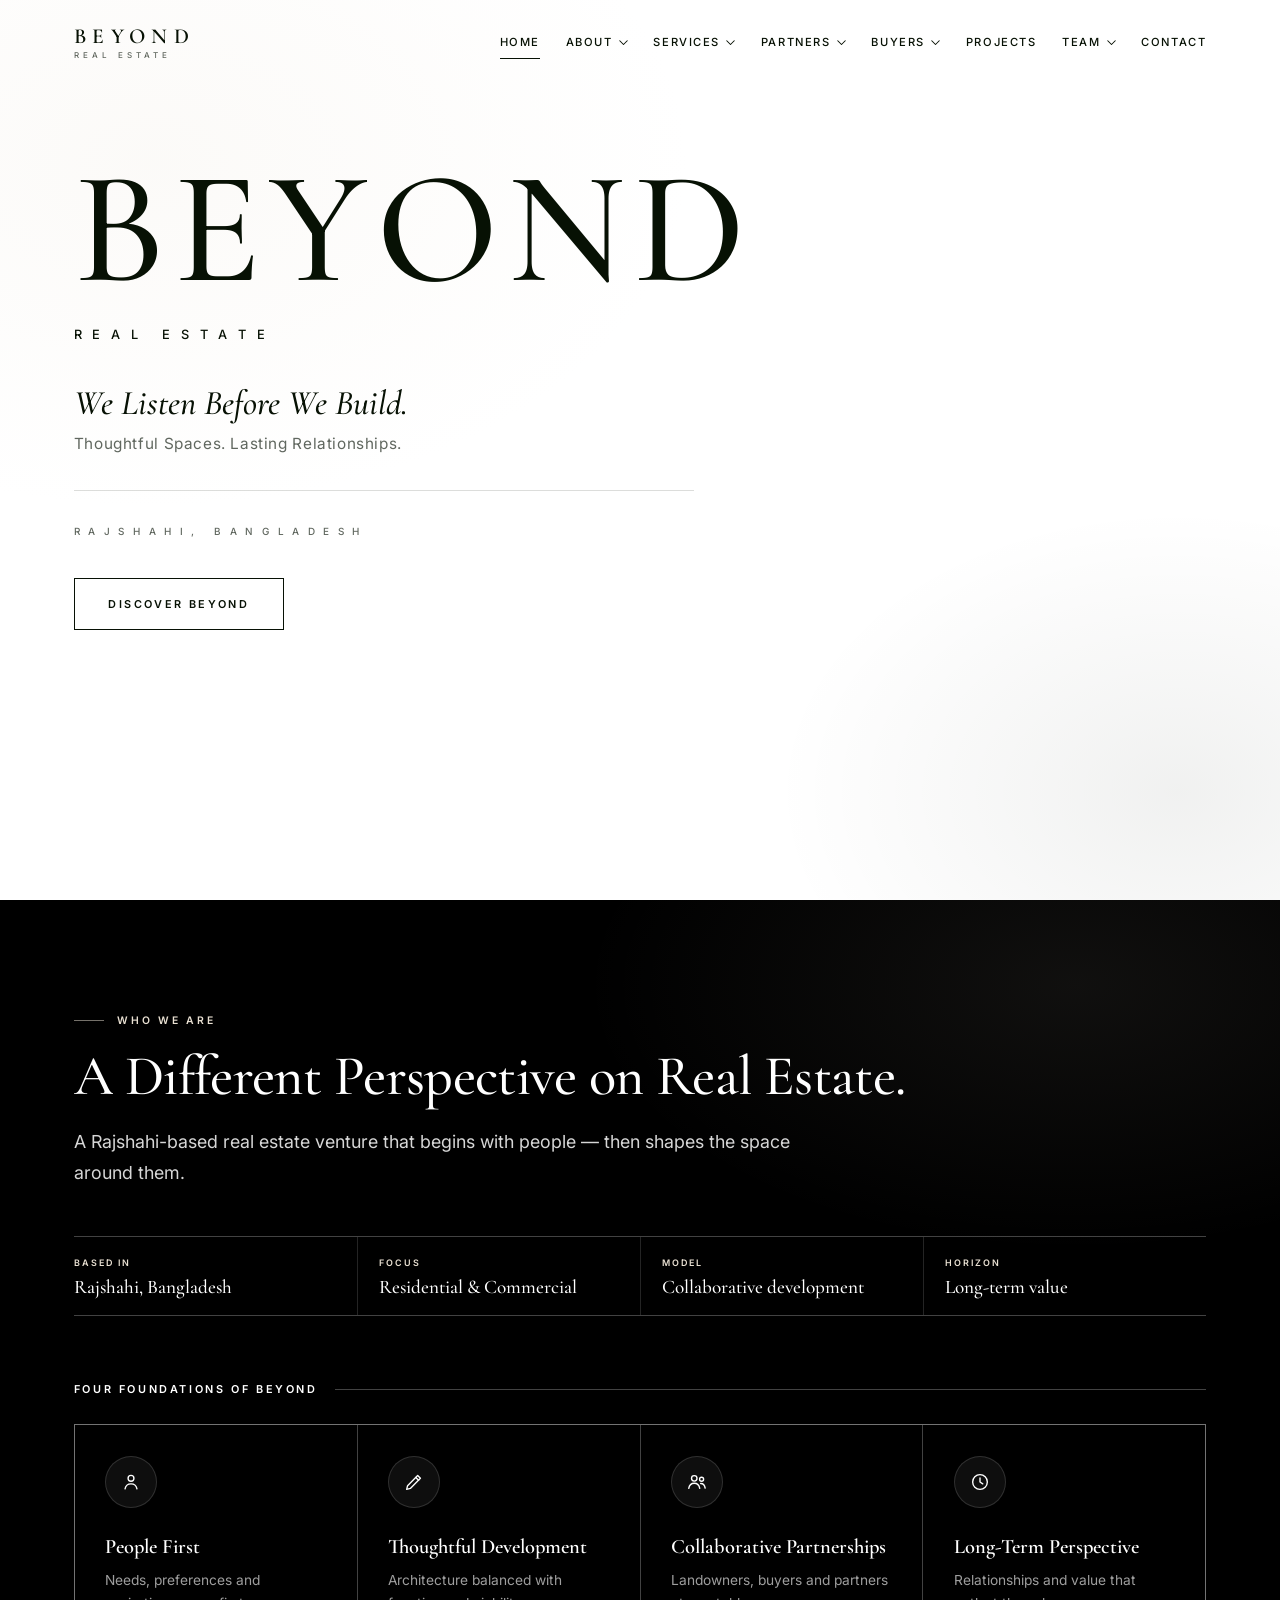
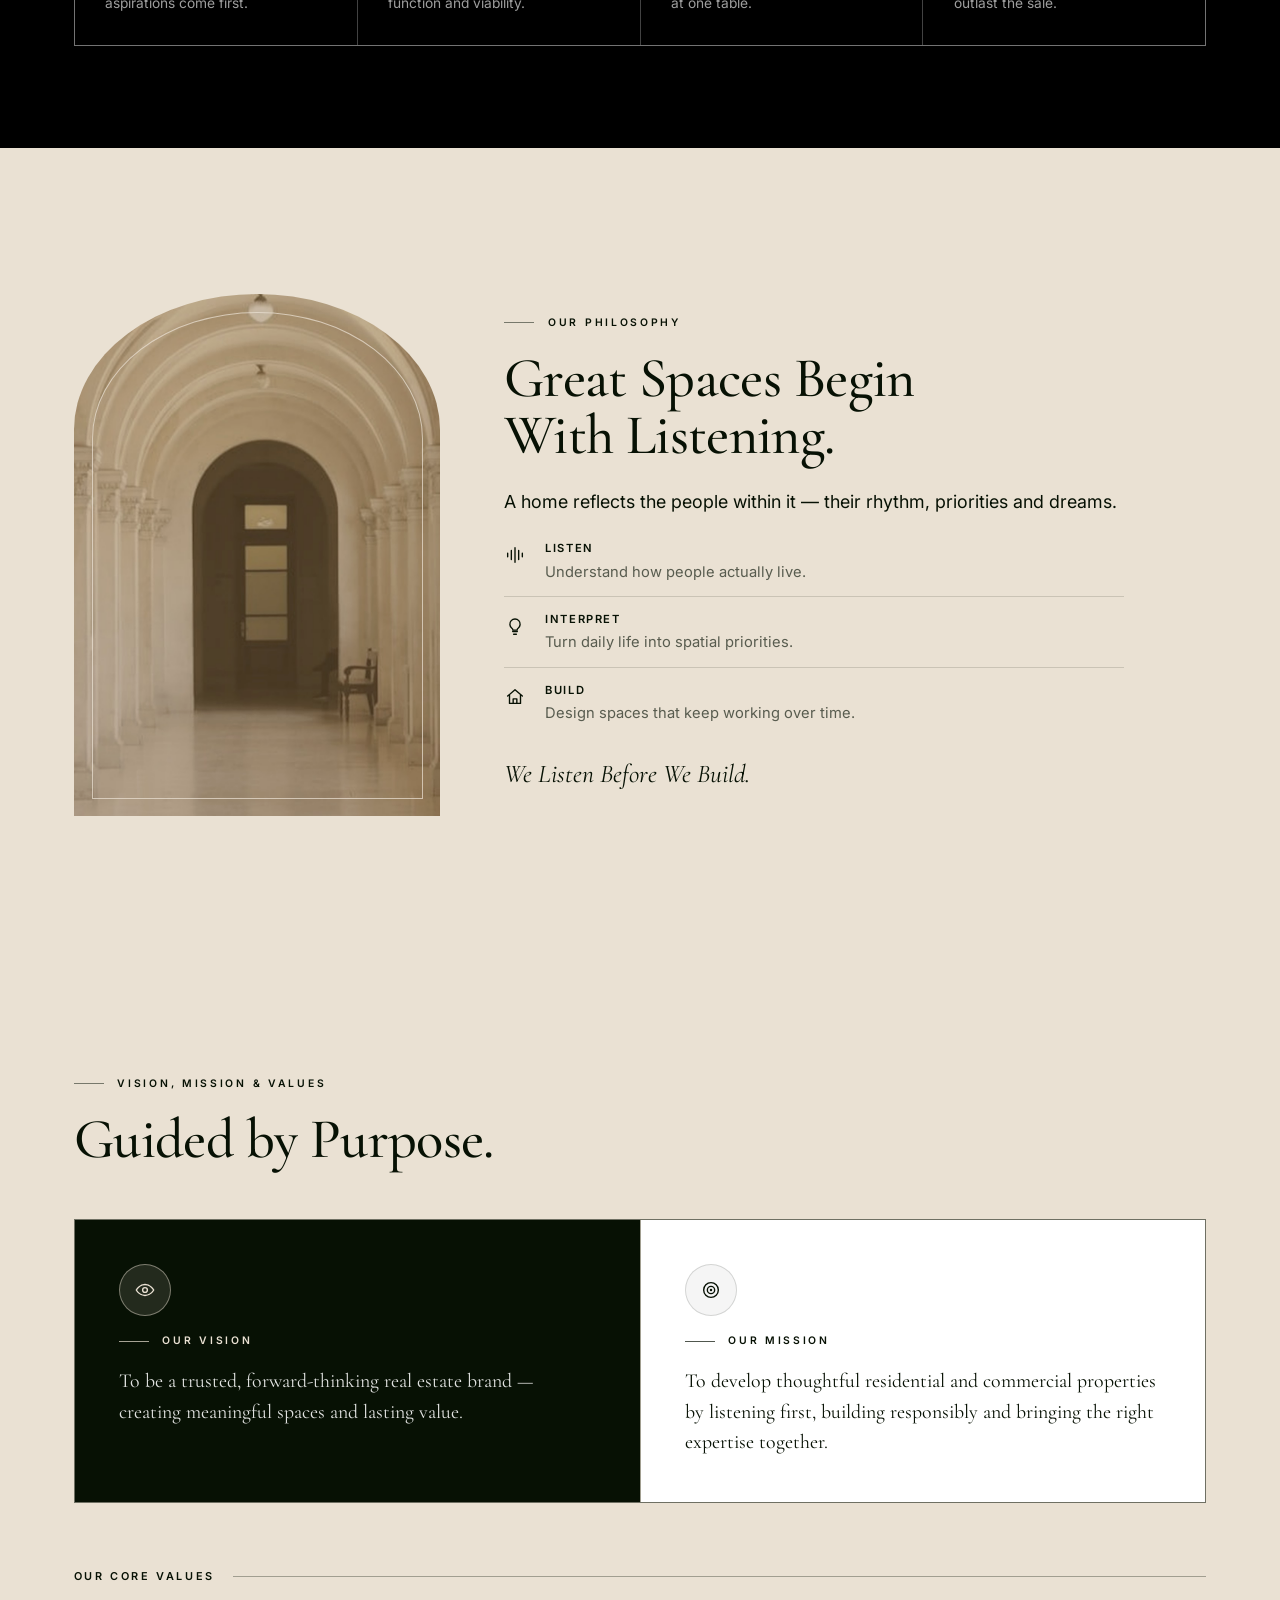
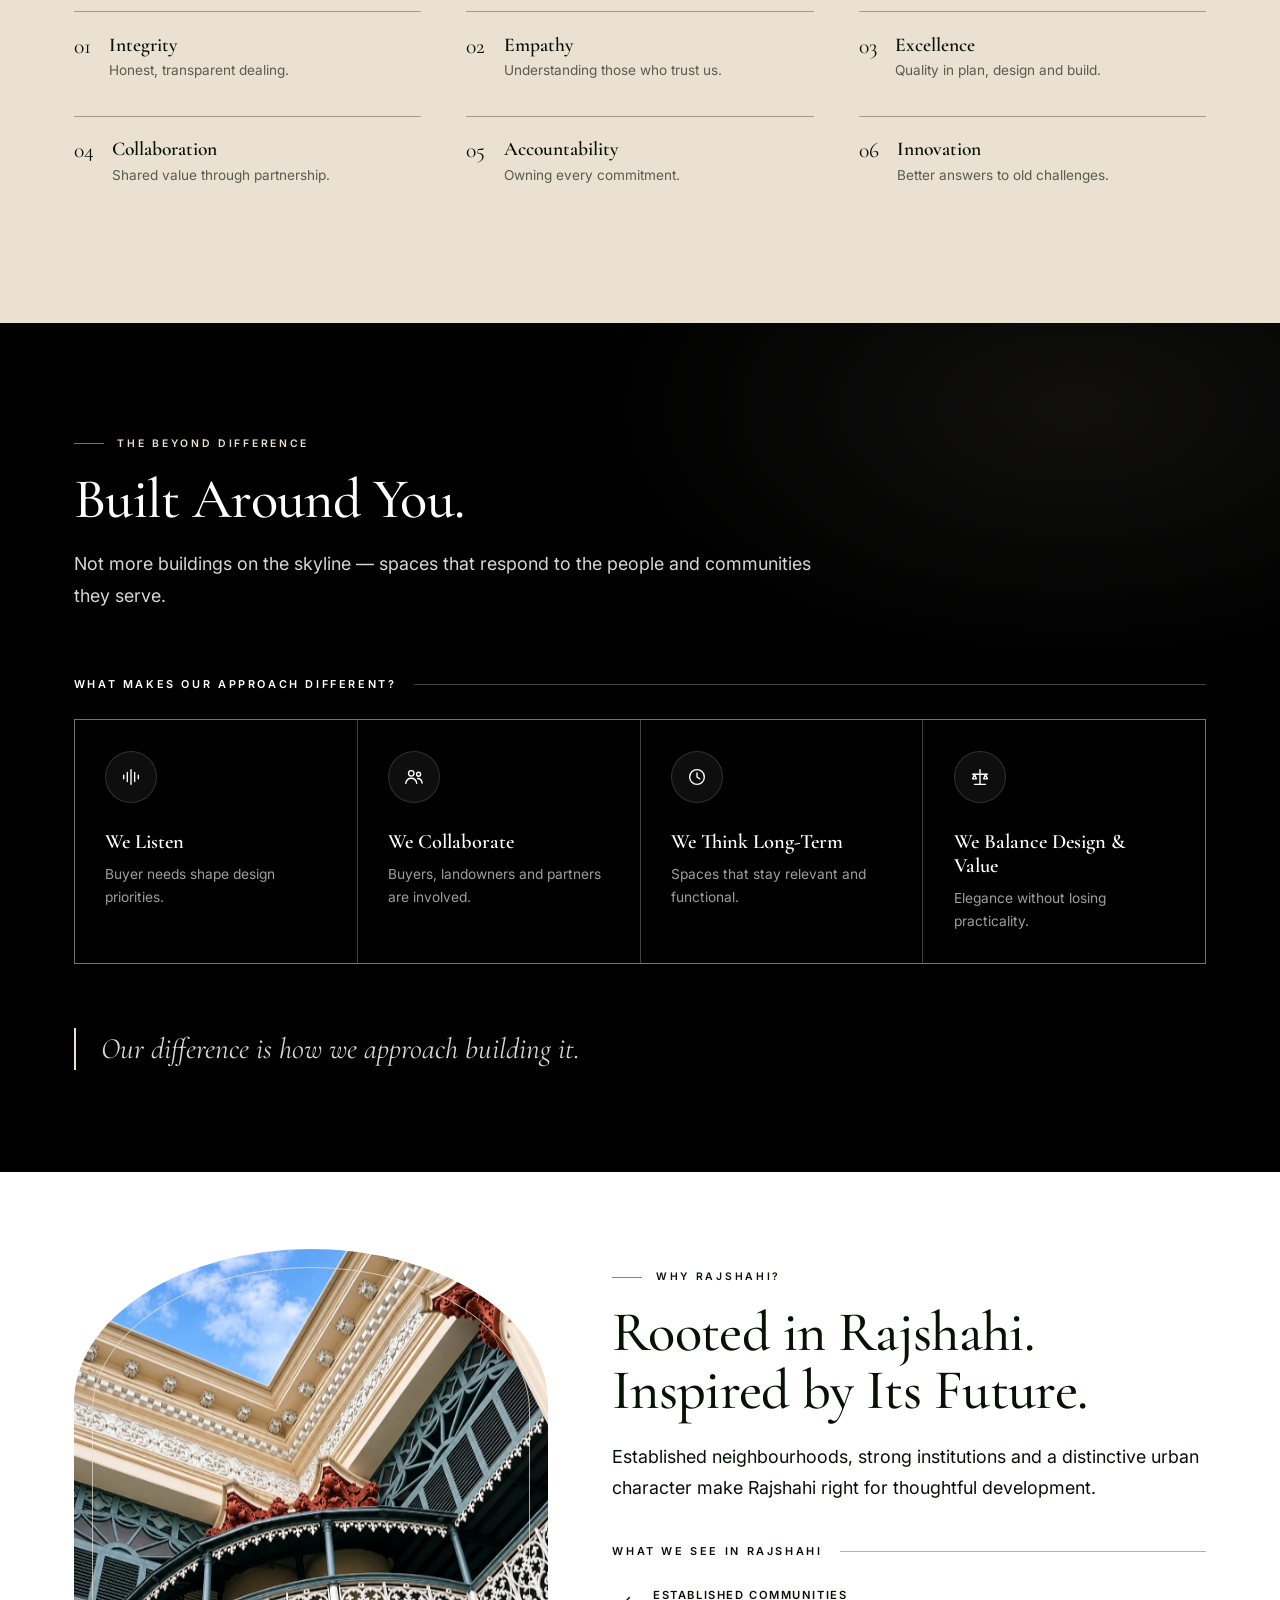
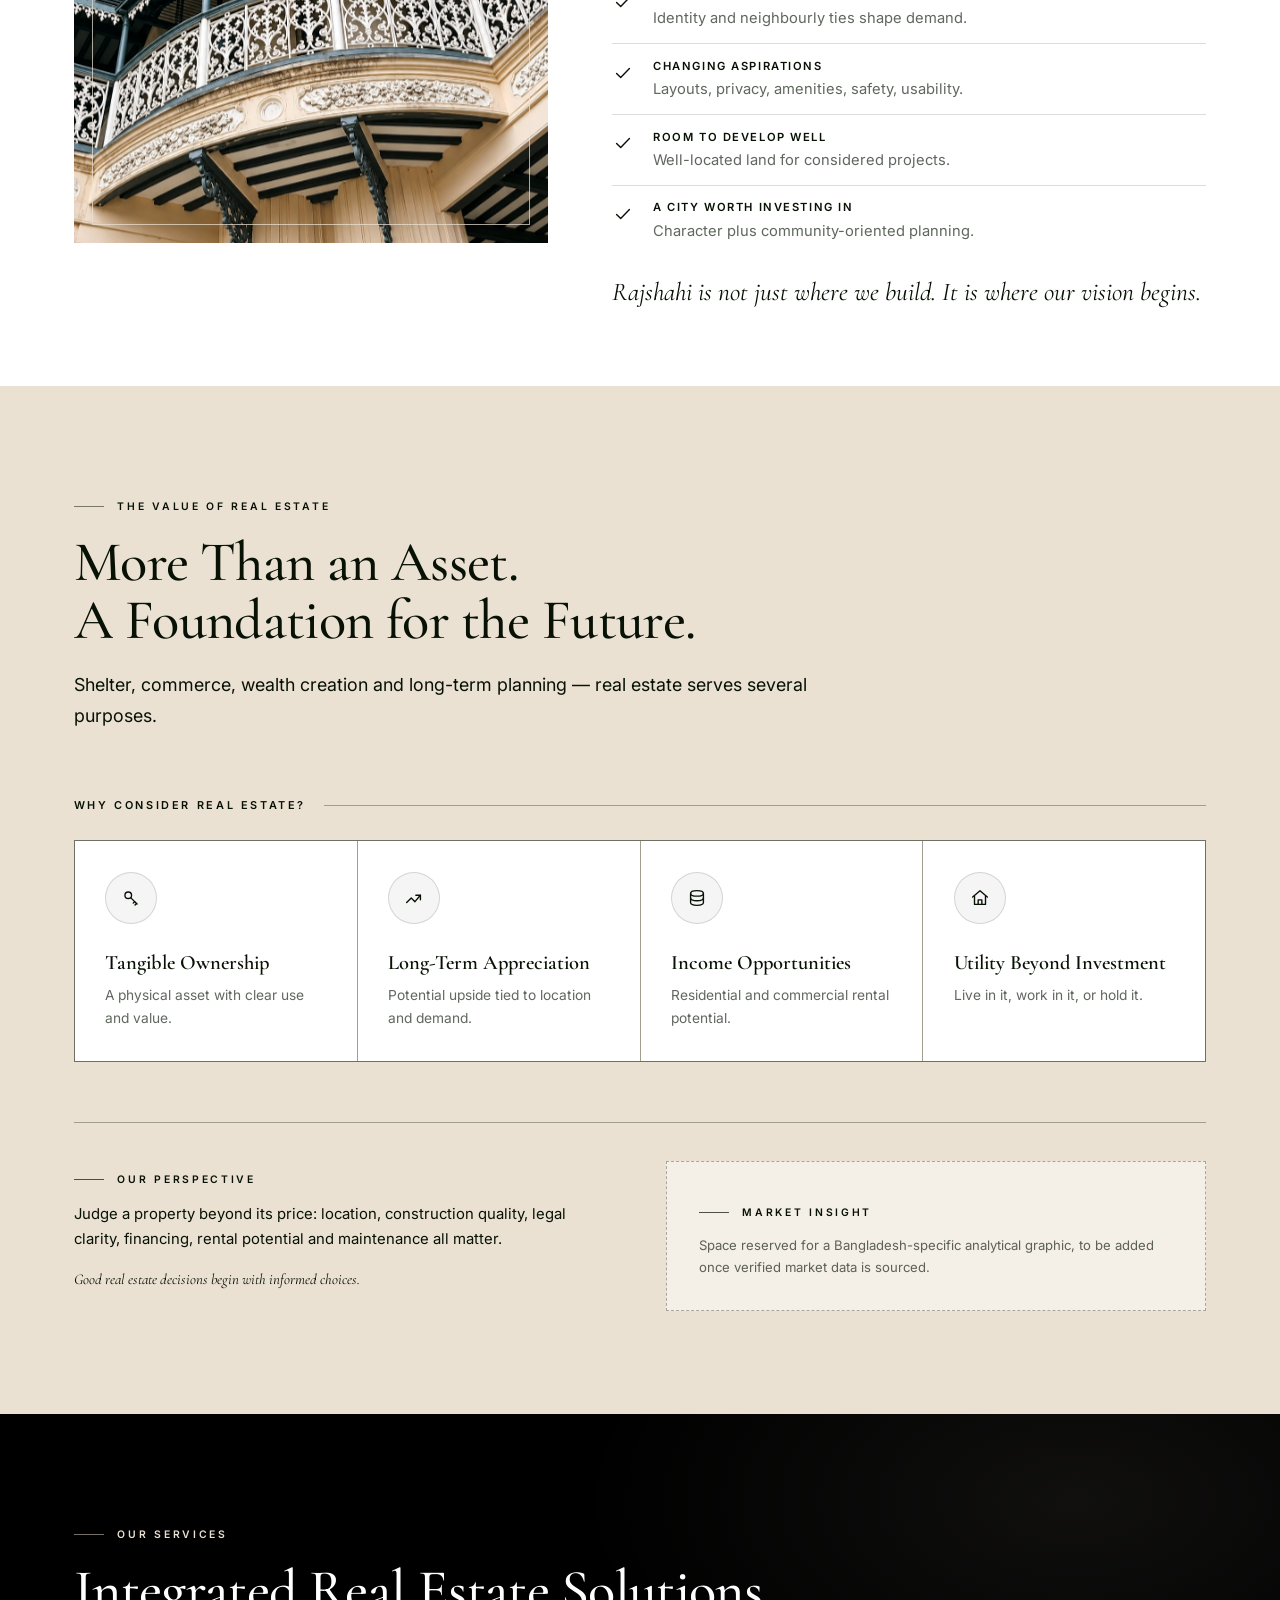
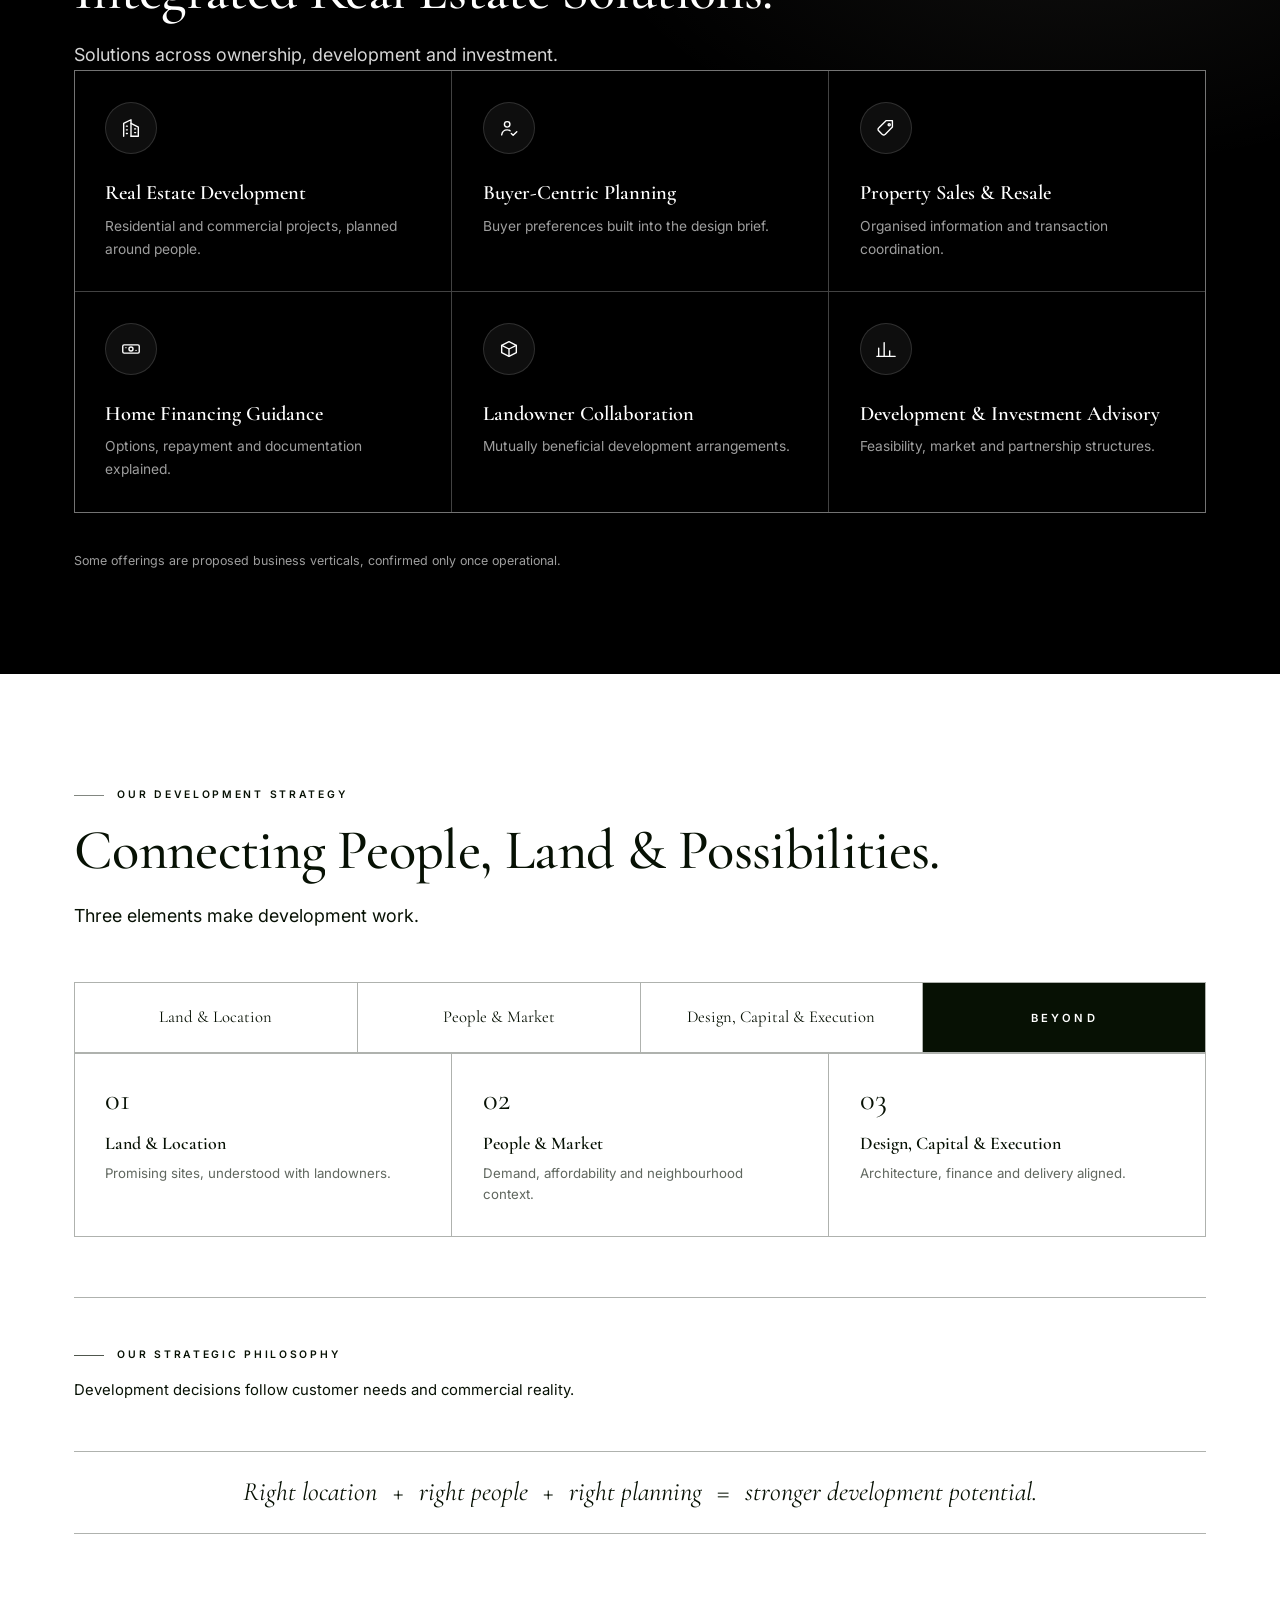
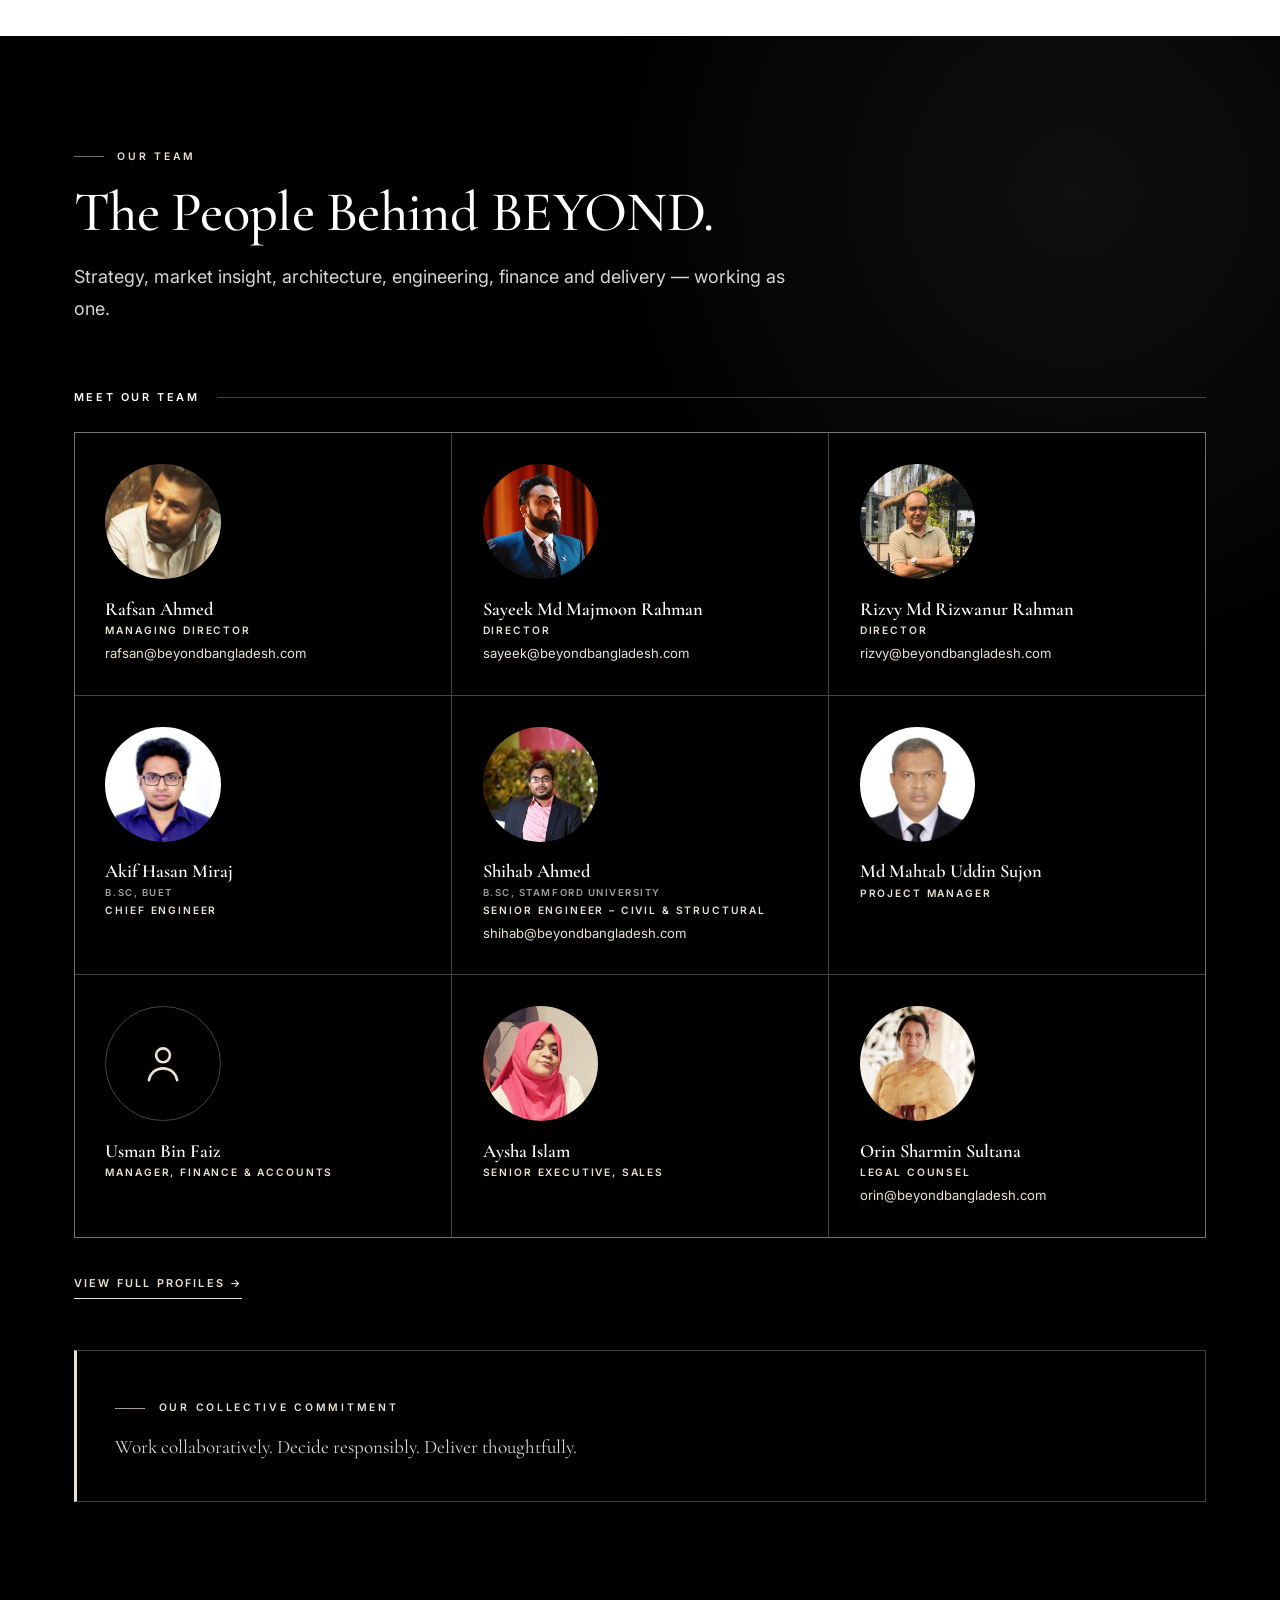
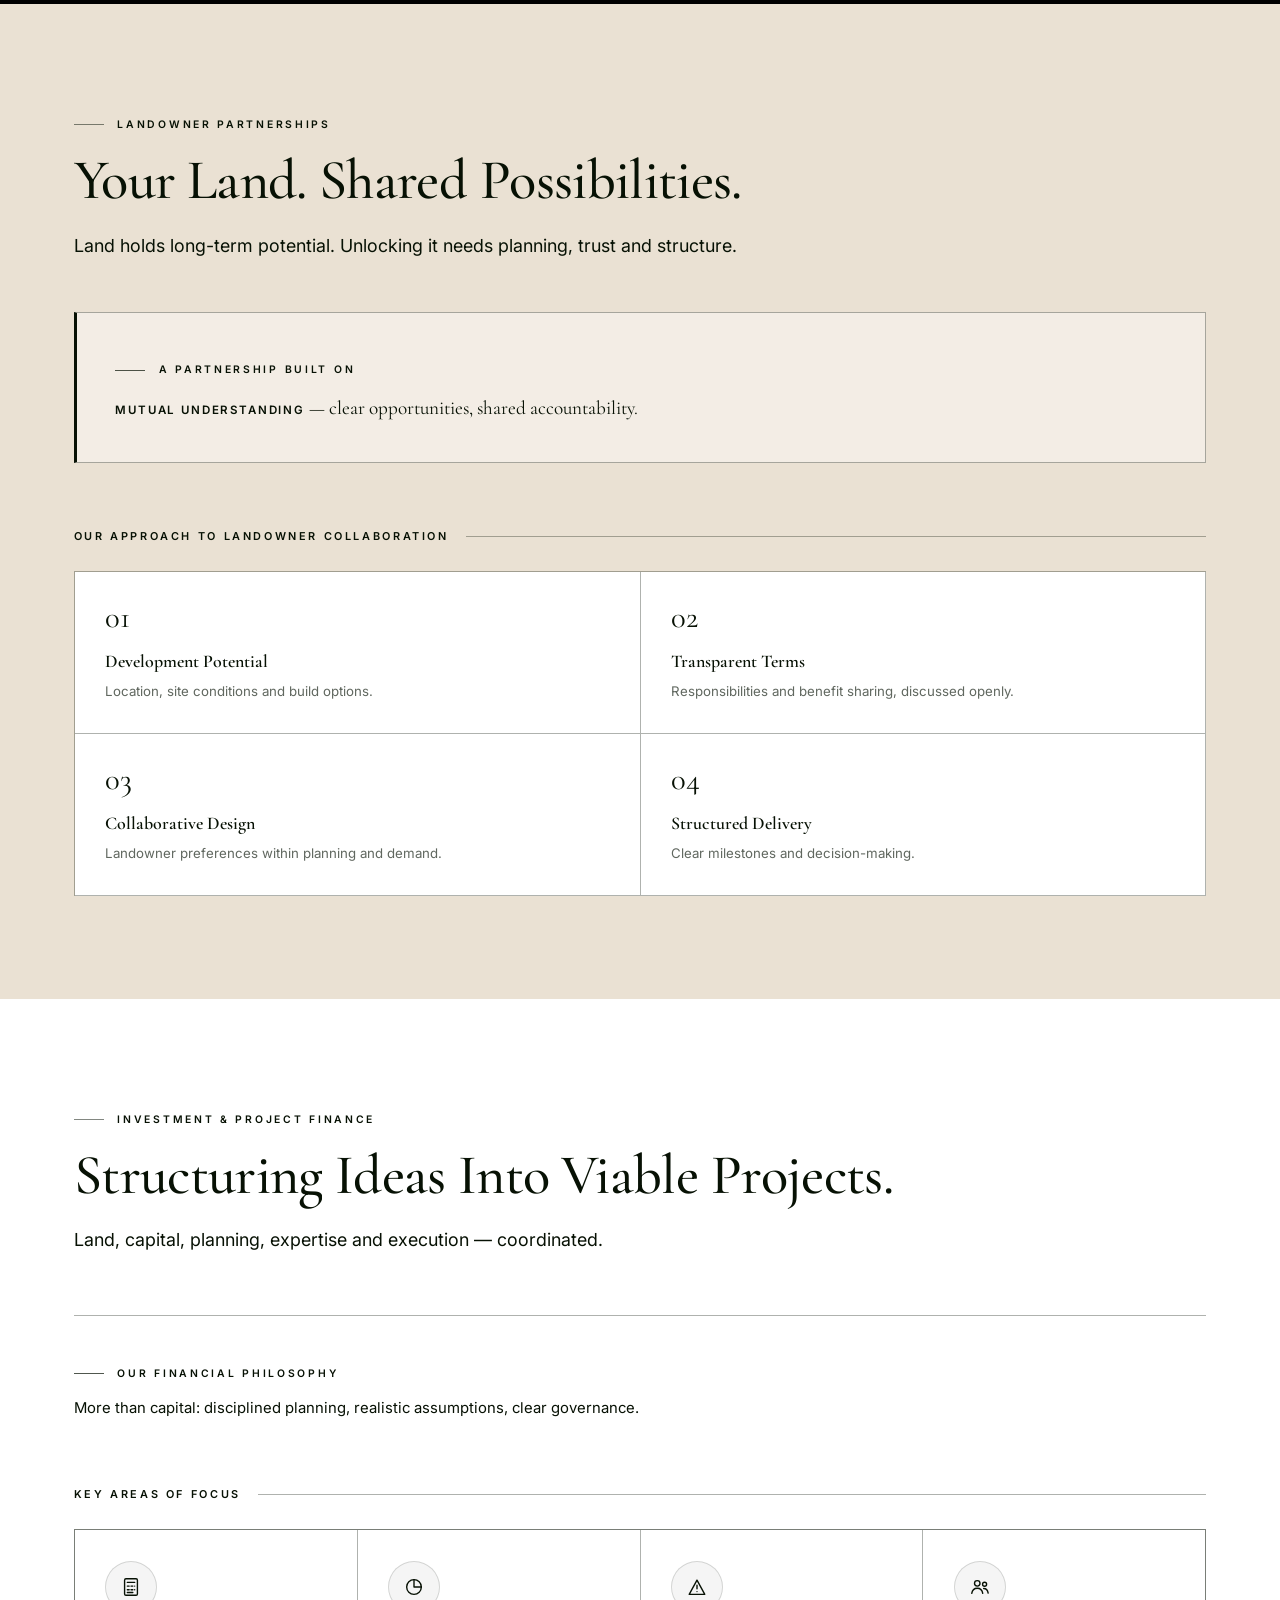
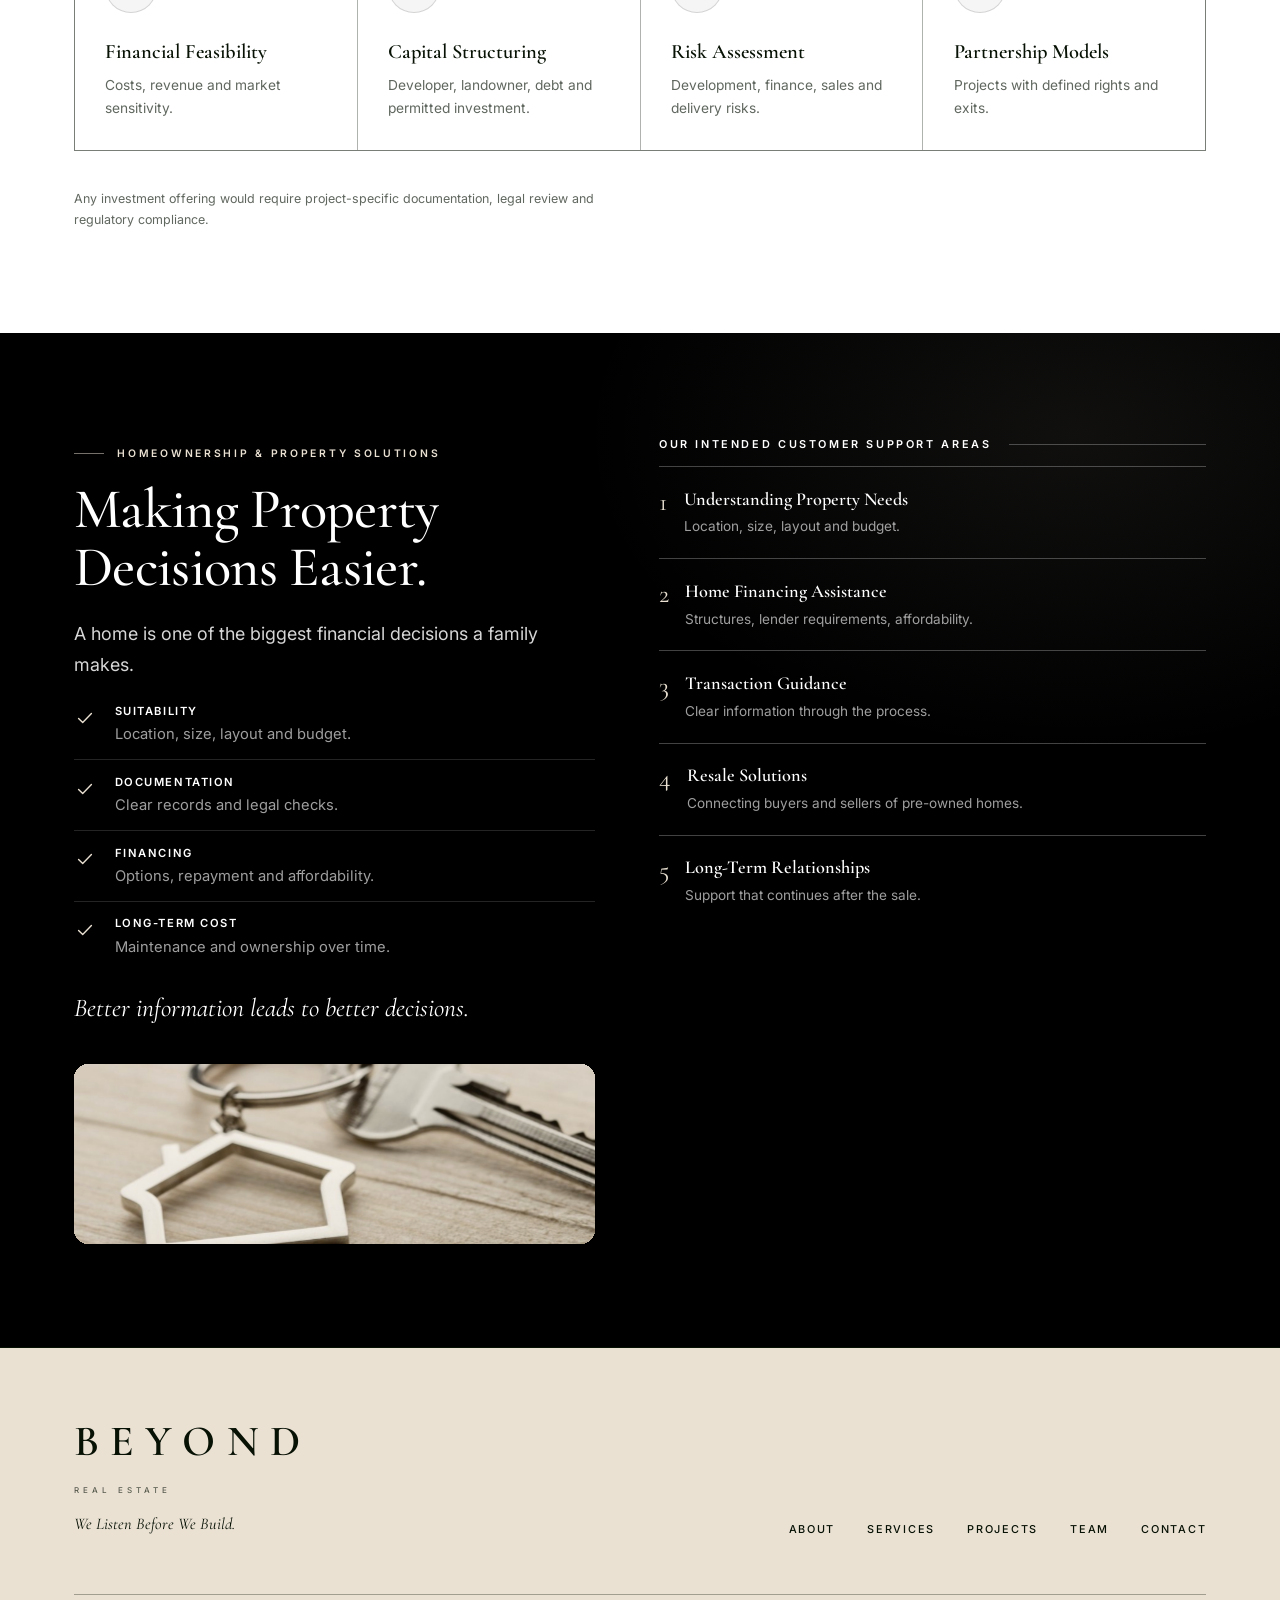
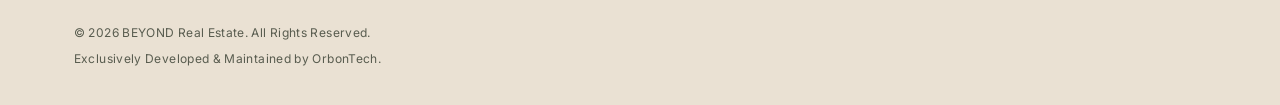
==== commit 57d8cdc8: "Add files via upload" ====
--- a/index.html
+++ b/index.html
@@ -1,5 +1,5 @@
 <!DOCTYPE html>
-<html lang="en">
+<html lang="en" class="deck">
 <head>
   <meta charset="UTF-8" />
   <meta name="viewport" content="width=device-width, initial-scale=1.0" />
@@ -7,16 +7,14 @@
   <meta name="theme-color" content="#FFFFFF" />
   <title>BEYOND - Real Estate </title>
 
-  <link rel="icon" href="assets/favicon.svg" type="image/svg+xml" />
-  <link rel="icon" href="assets/favicon-32.png" type="image/png" sizes="32x32" />
-  <link rel="icon" href="assets/favicon-64.png" type="image/png" sizes="64x64" />
-  <link rel="apple-touch-icon" href="assets/apple-touch-icon.png" sizes="180x180" />
+  <link rel="icon" href="assets/icon.jpg" type="image/jpeg" />
+  <link rel="apple-touch-icon" href="assets/icon.jpg" />
 
   <link rel="preconnect" href="https://fonts.googleapis.com" />
   <link rel="preconnect" href="https://fonts.gstatic.com" crossorigin />
   <link href="https://fonts.googleapis.com/css2?family=Cormorant+Garamond:ital,wght@0,300;0,400;0,500;0,600;0,700;1,400;1,500;1,600&amp;family=Inter:wght@300;400;500;600&amp;display=swap" rel="stylesheet" />
 
-  <link rel="preload" as="image" href="assets/hero.jpeg" fetchpriority="high" />
+  <link rel="preload" as="image" href="assets/architecture.jpeg" fetchpriority="high" />
   <link rel="stylesheet" href="css/style.css" />
 </head>
 <body>
@@ -45,8 +43,8 @@
               <svg class="chevron" viewBox="0 0 12 8" aria-hidden="true"><path d="M1 1l5 5 5-5" fill="none" stroke="currentColor" stroke-width="1.4" stroke-linecap="round" stroke-linejoin="round"/></svg>
             </button>
             <ul class="dropdown" id="menu-about">
+              <li><a href="#who-we-are">Who We Are</a></li>
               <li><a href="#philosophy">Our Philosophy</a></li>
-              <li><a href="#who-we-are">Who We Are</a></li>
               <li><a href="#vision">Vision &amp; Values</a></li>
               <li><a href="#difference">The BEYOND Difference</a></li>
               <li><a href="#why-rajshahi">Why Rajshahi</a></li>
@@ -62,7 +60,7 @@
             <ul class="dropdown" id="menu-services">
               <li><a href="#services">Our Services</a></li>
               <li><a href="#strategy">Development Strategy</a></li>
-              <li><a href="#process">Development Process</a></li>
+              <li><a href="process.html">Development Process</a></li>
             </ul>
           </li>
 
@@ -84,12 +82,12 @@
             </button>
             <ul class="dropdown" id="menu-buyers">
               <li><a href="#homeownership">Homeownership Solutions</a></li>
-              <li><a href="#architecture">Architectural Philosophy</a></li>
+              <li><a href="architecture.html">Architectural Philosophy</a></li>
             </ul>
           </li>
 
           <li class="nav-item">
-            <a class="nav-link" href="#projects">Projects</a>
+            <a class="nav-link" href="projects.html">Projects</a>
           </li>
 
           <li class="nav-item has-dropdown">
@@ -98,14 +96,14 @@
               <svg class="chevron" viewBox="0 0 12 8" aria-hidden="true"><path d="M1 1l5 5 5-5" fill="none" stroke="currentColor" stroke-width="1.4" stroke-linecap="round" stroke-linejoin="round"/></svg>
             </button>
             <ul class="dropdown" id="menu-team">
-              <li><a href="#team">Our Team</a></li>
-              <li><a href="#commitment">Our Commitment</a></li>
-              <li><a href="#execution">The Power of Execution</a></li>
+              <li><a href="team.html">Our Team</a></li>
+              <li><a href="commitment.html">Our Commitment</a></li>
+              <li><a href="execution.html">The Power of Execution</a></li>
             </ul>
           </li>
 
           <li class="nav-item">
-            <a class="nav-link" href="#contact">Contact</a>
+            <a class="nav-link" href="contact.html">Contact</a>
           </li>
         </ul>
       </nav>
@@ -115,7 +113,7 @@
   <main id="main">
 
     <!-- ===================== HERO ===================== -->
-    <section class="hero" id="home">
+    <section class="hero slide" id="home">
       <div class="hero-grid">
         <div class="hero-copy">
           <h1 class="hero-wordmark">BEYOND</h1>
@@ -123,16 +121,70 @@
           <p class="hero-tagline">We Listen Before We Build.</p>
           <p class="hero-sub">Thoughtful Spaces. Lasting Relationships.</p>
           <p class="hero-place">R A J S H A H I , &nbsp; B A N G L A D E S H</p>
-          <a class="btn btn--outline" href="#philosophy">Discover BEYOND</a>
+          <a class="btn btn--outline" href="#who-we-are">Discover BEYOND</a>
         </div>
         <figure class="hero-media">
-          <img src="assets/hero.jpeg" alt="Architectural render of a BEYOND residential development" width="659" height="1067" fetchpriority="high" decoding="async" />
+          <img src="assets/architecture.jpeg" alt="Architectural detail of a BEYOND development inspired by neoclassical and colonial traditions" width="840" height="1452" fetchpriority="high" decoding="async" />
         </figure>
       </div>
     </section>
 
+    <!-- ===================== WHO WE ARE ===================== -->
+    <section class="section section--dark slide" id="who-we-are" data-page="04">
+      <div class="wrap">
+
+        <span class="eyebrow">Who We Are</span>
+        <h2 class="section-title">A Different Perspective on Real Estate.</h2>
+        <p class="lead lead--narrow">A Rajshahi-based real estate venture that begins with people — then shapes the space around them.</p>
+
+        <dl class="fact-strip">
+          <div class="fact">
+            <dt>Based in</dt>
+            <dd>Rajshahi, Bangladesh</dd>
+          </div>
+          <div class="fact">
+            <dt>Focus</dt>
+            <dd>Residential &amp; Commercial</dd>
+          </div>
+          <div class="fact">
+            <dt>Model</dt>
+            <dd>Collaborative development</dd>
+          </div>
+          <div class="fact">
+            <dt>Horizon</dt>
+            <dd>Long-term value</dd>
+          </div>
+        </dl>
+
+        <p class="subhead">Four Foundations of BEYOND</p>
+        <div class="card-grid card-grid--4">
+          <article class="card">
+            <span class="icon-badge"><svg class="ic" viewBox="0 0 24 24" aria-hidden="true"><circle cx="12" cy="8" r="3.2"/><path d="M5.5 19.5c.6-3.4 3.2-5.5 6.5-5.5s5.9 2.1 6.5 5.5"/></svg></span>
+            <h3>People First</h3>
+            <p>Needs, preferences and aspirations come first.</p>
+          </article>
+          <article class="card">
+            <span class="icon-badge"><svg class="ic" viewBox="0 0 24 24" aria-hidden="true"><path d="m4 20 4-1L19 8l-3-3L5 16l-1 4Z"/><path d="m14 7 3 3"/></svg></span>
+            <h3>Thoughtful Development</h3>
+            <p>Architecture balanced with function and viability.</p>
+          </article>
+          <article class="card">
+            <span class="icon-badge"><svg class="ic" viewBox="0 0 24 24" aria-hidden="true"><circle cx="9" cy="8" r="3"/><path d="M3 19c.6-3.6 3-5.6 6-5.6s5.4 2 6 5.6"/><circle cx="17" cy="9" r="2.2"/><path d="M16 13.6c2.6 0 4.4 1.9 4.9 5"/></svg></span>
+            <h3>Collaborative Partnerships</h3>
+            <p>Landowners, buyers and partners at one table.</p>
+          </article>
+          <article class="card">
+            <span class="icon-badge"><svg class="ic" viewBox="0 0 24 24" aria-hidden="true"><circle cx="12" cy="12" r="8"/><path d="M12 7.5V12l3 2"/></svg></span>
+            <h3>Long-Term Perspective</h3>
+            <p>Relationships and value that outlast the sale.</p>
+          </article>
+        </div>
+
+      </div>
+    </section>
+
     <!-- ===================== PHILOSOPHY ===================== -->
-    <section class="section section--beige" id="philosophy" data-page="02">
+    <section class="section section--beige slide" id="philosophy" data-page="02">
       <div class="wrap">
 
         <div class="split split--media-left split--ratio-philosophy">
@@ -142,8 +194,23 @@
           <div class="split-copy">
             <span class="eyebrow">Our Philosophy</span>
             <h2 class="section-title">Great Spaces Begin With Listening.</h2>
-            <p class="lead">A home is more than walls, rooms, and square footage. It reflects the people who live within it—their aspirations, priorities, lifestyles, and dreams.</p>
-            <p>At BEYOND, we believe meaningful development begins with understanding people before designing spaces.</p>
+            <p class="lead">A home reflects the people within it — their rhythm, priorities and dreams.</p>
+
+            <ul class="icon-list">
+              <li>
+                <svg class="ic" viewBox="0 0 24 24" aria-hidden="true"><path d="M4 10v4M8 7v10M12 4v16M16 7v10M20 10v4"/></svg>
+                <div><strong>Listen</strong><span>Understand how people actually live.</span></div>
+              </li>
+              <li>
+                <svg class="ic" viewBox="0 0 24 24" aria-hidden="true"><path d="M9.5 18h5"/><path d="M10.5 21h3"/><path d="M8.6 14.4a5.6 5.6 0 1 1 6.8 0c-.8.6-1.1 1.3-1.1 2.1h-4.6c0-.8-.3-1.5-1.1-2.1Z"/></svg>
+                <div><strong>Interpret</strong><span>Turn daily life into spatial priorities.</span></div>
+              </li>
+              <li>
+                <svg class="ic" viewBox="0 0 24 24" aria-hidden="true"><path d="m4 11 8-7 8 7"/><path d="M6 10v9h12v-9"/><path d="M10 19v-5h4v5"/></svg>
+                <div><strong>Build</strong><span>Design spaces that keep working over time.</span></div>
+              </li>
+            </ul>
+
             <p class="pull-line">We Listen Before We Build.</p>
           </div>
         </div>
@@ -151,45 +218,8 @@
       </div>
     </section>
 
-    <!-- ===================== WHO WE ARE ===================== -->
-    <section class="section section--dark" id="who-we-are" data-page="04">
-      <div class="wrap">
-
-        <div class="split split--text">
-          <div class="split-copy">
-            <span class="eyebrow">Who We Are</span>
-            <h2 class="section-title">A Different Perspective on Real Estate.</h2>
-            <p class="lead">BEYOND is a Rajshahi-based real estate venture founded on a simple belief: better development begins with a better understanding of people.</p>
-            <p>We seek to bring together thoughtful architecture, practical planning, sound commercial principles, and meaningful customer relationships to create residential and commercial spaces suited to evolving lifestyles.</p>
-            <p>Our approach goes beyond the conventional relationship between developer and buyer. We aim to understand the expectations of future occupants, engage with communities, and bring landowners and other stakeholders into a collaborative development process.</p>
-          </div>
-        </div>
-
-        <p class="subhead">Four Foundations of BEYOND</p>
-        <div class="card-grid card-grid--4">
-          <article class="card">
-            <h3>People First</h3>
-            <p>Understanding individual needs, preferences, and aspirations.</p>
-          </article>
-          <article class="card">
-            <h3>Thoughtful Development</h3>
-            <p>Balancing architectural character, functionality, and commercial viability.</p>
-          </article>
-          <article class="card">
-            <h3>Collaborative Partnerships</h3>
-            <p>Building constructive relationships with landowners, buyers, and development partners.</p>
-          </article>
-          <article class="card">
-            <h3>Long-Term Perspective</h3>
-            <p>Looking beyond individual transactions toward sustainable relationships and enduring value.</p>
-          </article>
-        </div>
-
-      </div>
-    </section>
-
     <!-- ===================== VISION, MISSION & VALUES ===================== -->
-    <section class="section section--beige" id="vision" data-page="05">
+    <section class="section section--beige slide" id="vision" data-page="05">
       <div class="wrap">
 
         <span class="eyebrow">Vision, Mission &amp; Values</span>
@@ -197,85 +227,100 @@
 
         <div class="vision-grid">
           <article class="vision-card vision-card--dark">
+            <span class="icon-badge"><svg class="ic" viewBox="0 0 24 24" aria-hidden="true"><path d="M2.5 12s3.5-6 9.5-6 9.5 6 9.5 6-3.5 6-9.5 6-9.5-6-9.5-6Z"/><circle cx="12" cy="12" r="2.6"/></svg></span>
             <span class="eyebrow">Our Vision</span>
-            <p>To become a trusted and forward-thinking real estate brand, recognized for creating meaningful spaces, enriching communities, and delivering lasting value.</p>
+            <p>To be a trusted, forward-thinking real estate brand — creating meaningful spaces and lasting value.</p>
           </article>
           <article class="vision-card">
+            <span class="icon-badge"><svg class="ic" viewBox="0 0 24 24" aria-hidden="true"><circle cx="12" cy="12" r="8"/><circle cx="12" cy="12" r="4"/><circle cx="12" cy="12" r="0.6"/></svg></span>
             <span class="eyebrow">Our Mission</span>
-            <p>To develop thoughtfully designed residential and commercial properties by understanding customer needs, embracing responsible development practices, and bringing together the right people, resources, and expertise.</p>
+            <p>To develop thoughtful residential and commercial properties by listening first, building responsibly and bringing the right expertise together.</p>
           </article>
         </div>
 
         <p class="subhead">Our Core Values</p>
         <div class="value-grid">
-          <article class="value-item"><span class="num">01</span><h3>Integrity</h3><p>Acting with honesty and transparency.</p></article>
-          <article class="value-item"><span class="num">02</span><h3>Empathy</h3><p>Understanding the people who trust us with their aspirations.</p></article>
-          <article class="value-item"><span class="num">03</span><h3>Excellence</h3><p>Pursuing quality in planning, design, and execution.</p></article>
-          <article class="value-item"><span class="num">04</span><h3>Collaboration</h3><p>Creating shared value through meaningful partnerships.</p></article>
-          <article class="value-item"><span class="num">05</span><h3>Accountability</h3><p>Taking responsibility for our commitments.</p></article>
-          <article class="value-item"><span class="num">06</span><h3>Innovation</h3><p>Exploring better solutions to traditional real estate challenges.</p></article>
+          <article class="value-item"><span class="num">01</span><h3>Integrity</h3><p>Honest, transparent dealing.</p></article>
+          <article class="value-item"><span class="num">02</span><h3>Empathy</h3><p>Understanding those who trust us.</p></article>
+          <article class="value-item"><span class="num">03</span><h3>Excellence</h3><p>Quality in plan, design and build.</p></article>
+          <article class="value-item"><span class="num">04</span><h3>Collaboration</h3><p>Shared value through partnership.</p></article>
+          <article class="value-item"><span class="num">05</span><h3>Accountability</h3><p>Owning every commitment.</p></article>
+          <article class="value-item"><span class="num">06</span><h3>Innovation</h3><p>Better answers to old challenges.</p></article>
         </div>
 
       </div>
     </section>
 
     <!-- ===================== THE BEYOND DIFFERENCE ===================== -->
-    <section class="section section--dark" id="difference" data-page="06">
+    <section class="section section--dark slide" id="difference" data-page="06">
       <div class="wrap">
 
         <span class="eyebrow">The BEYOND Difference</span>
         <h2 class="section-title">Built Around You.</h2>
-        <p class="lead lead--narrow">At BEYOND, our ambition is not simply to add more buildings to the skyline. We want to contribute spaces that are more responsive to the people and communities they serve.</p>
+        <p class="lead lead--narrow">Not more buildings on the skyline — spaces that respond to the people and communities they serve.</p>
 
         <p class="subhead">What Makes Our Approach Different?</p>
         <div class="card-grid card-grid--4">
           <article class="card">
-            <span class="num">01</span>
+            <span class="icon-badge"><svg class="ic" viewBox="0 0 24 24" aria-hidden="true"><path d="M4 10v4M8 7v10M12 4v16M16 7v10M20 10v4"/></svg></span>
             <h3>We Listen</h3>
-            <p>We seek to understand buyers’ needs before finalizing design priorities.</p>
-          </article>
-          <article class="card">
-            <span class="num">02</span>
+            <p>Buyer needs shape design priorities.</p>
+          </article>
+          <article class="card">
+            <span class="icon-badge"><svg class="ic" viewBox="0 0 24 24" aria-hidden="true"><circle cx="9" cy="8" r="3"/><path d="M3 19c.6-3.6 3-5.6 6-5.6s5.4 2 6 5.6"/><circle cx="17" cy="9" r="2.2"/><path d="M16 13.6c2.6 0 4.4 1.9 4.9 5"/></svg></span>
             <h3>We Collaborate</h3>
-            <p>We encourage meaningful involvement from buyers, landowners, and development partners.</p>
-          </article>
-          <article class="card">
-            <span class="num">03</span>
+            <p>Buyers, landowners and partners are involved.</p>
+          </article>
+          <article class="card">
+            <span class="icon-badge"><svg class="ic" viewBox="0 0 24 24" aria-hidden="true"><circle cx="12" cy="12" r="8"/><path d="M12 7.5V12l3 2"/></svg></span>
             <h3>We Think Long-Term</h3>
-            <p>We evaluate how spaces will function, remain relevant, and serve their occupants over time.</p>
-          </article>
-          <article class="card">
-            <span class="num">04</span>
-            <h3>We Balance Design and Value</h3>
-            <p>We pursue architectural elegance without overlooking everyday functionality, financial practicality, and maintenance considerations.</p>
-          </article>
-        </div>
-
-        <p class="closing-line">Our difference is not simply what we intend to build. It is how we approach building it.</p>
+            <p>Spaces that stay relevant and functional.</p>
+          </article>
+          <article class="card">
+            <span class="icon-badge"><svg class="ic" viewBox="0 0 24 24" aria-hidden="true"><path d="M12 4v16M6 20h12"/><path d="M4 9h16"/><path d="m6 9-2 5h4L6 9ZM18 9l-2 5h4l-2-5Z"/></svg></span>
+            <h3>We Balance Design &amp; Value</h3>
+            <p>Elegance without losing practicality.</p>
+          </article>
+        </div>
+
+        <p class="closing-line">Our difference is how we approach building it.</p>
 
       </div>
     </section>
 
     <!-- ===================== WHY RAJSHAHI ===================== -->
-    <section class="section" id="why-rajshahi" data-page="07">
+    <section class="section slide" id="why-rajshahi" data-page="07">
       <div class="wrap">
 
         <div class="split split--media-left split--ratio-rajshahi">
           <figure class="media-frame">
-            <img src="assets/why-rajshahi.jpeg" alt="Rajshahi cityscape and residential neighbourhood" width="810" height="1452" loading="lazy" decoding="async" />
+            <img src="assets/rajshahi.jpeg" alt="Ornate historic balcony and facade architecture in Rajshahi" width="1121" height="1403" loading="lazy" decoding="async" />
           </figure>
           <div class="split-copy">
             <span class="eyebrow">Why Rajshahi?</span>
             <h2 class="section-title">Rooted in Rajshahi. Inspired by Its Future.</h2>
-            <p class="lead">Rajshahi offers an appealing setting for thoughtfully planned residential and commercial development. Its established neighbourhoods, educational institutions, professional communities, and distinctive urban character provide opportunities for housing solutions that combine convenience, comfort, and a sense of belonging.</p>
+            <p class="lead">Established neighbourhoods, strong institutions and a distinctive urban character make Rajshahi right for thoughtful development.</p>
 
             <p class="subhead subhead--tight">What We See in Rajshahi</p>
-            <ul class="feature-list">
-              <li><strong>Established Communities</strong> — Neighbourhood relationships and community identity can play an important role in residential preferences.</li>
-              <li><strong>Changing Aspirations</strong> — Modern households increasingly consider layouts, privacy, amenities, safety, and long-term usability when choosing a home.</li>
-              <li><strong>Opportunities for Thoughtful Development</strong> — Well-located land and carefully planned projects can offer opportunities for developers, landowners, and prospective buyers.</li>
-              <li><strong>A City Worth Investing In</strong> — BEYOND believes Rajshahi deserves projects that combine architectural character with functional, community-oriented planning.</li>
+            <ul class="icon-list">
+              <li>
+                <svg class="ic" viewBox="0 0 24 24" aria-hidden="true"><path d="m5 12.5 4.5 4.5L19 7"/></svg>
+                <div><strong>Established Communities</strong><span>Identity and neighbourly ties shape demand.</span></div>
+              </li>
+              <li>
+                <svg class="ic" viewBox="0 0 24 24" aria-hidden="true"><path d="m5 12.5 4.5 4.5L19 7"/></svg>
+                <div><strong>Changing Aspirations</strong><span>Layouts, privacy, amenities, safety, usability.</span></div>
+              </li>
+              <li>
+                <svg class="ic" viewBox="0 0 24 24" aria-hidden="true"><path d="m5 12.5 4.5 4.5L19 7"/></svg>
+                <div><strong>Room to Develop Well</strong><span>Well-located land for considered projects.</span></div>
+              </li>
+              <li>
+                <svg class="ic" viewBox="0 0 24 24" aria-hidden="true"><path d="m5 12.5 4.5 4.5L19 7"/></svg>
+                <div><strong>A City Worth Investing In</strong><span>Character plus community-oriented planning.</span></div>
+              </li>
             </ul>
+
             <p class="pull-line">Rajshahi is not just where we build. It is where our vision begins.</p>
           </div>
         </div>
@@ -284,37 +329,41 @@
     </section>
 
     <!-- ===================== VALUE OF REAL ESTATE ===================== -->
-    <section class="section section--beige" id="value" data-page="08">
+    <section class="section section--beige slide" id="value" data-page="08">
       <div class="wrap">
 
         <span class="eyebrow">The Value of Real Estate</span>
         <h2 class="section-title">More Than an Asset.<br />A Foundation for the Future.</h2>
-        <p class="lead lead--narrow">Real estate serves several important purposes. It provides shelter, supports commercial activity, enables wealth creation, and creates opportunities for long-term financial planning.</p>
+        <p class="lead lead--narrow">Shelter, commerce, wealth creation and long-term planning — real estate serves several purposes.</p>
 
         <p class="subhead">Why Consider Real Estate?</p>
         <div class="card-grid card-grid--4">
           <article class="card">
+            <span class="icon-badge"><svg class="ic" viewBox="0 0 24 24" aria-hidden="true"><circle cx="9" cy="9" r="3.6"/><path d="m11.6 11.6 7 7"/><path d="m16 16-1.6 1.6M18 18l-1.6 1.6"/></svg></span>
             <h3>Tangible Ownership</h3>
-            <p>Property provides ownership of a physical asset with identifiable use and economic value.</p>
-          </article>
-          <article class="card">
-            <h3>Potential Long-Term Appreciation</h3>
-            <p>Well-selected properties may increase in value over time, although outcomes depend on location, demand, market conditions, and other factors.</p>
-          </article>
-          <article class="card">
+            <p>A physical asset with clear use and value.</p>
+          </article>
+          <article class="card">
+            <span class="icon-badge"><svg class="ic" viewBox="0 0 24 24" aria-hidden="true"><path d="M4 17l5-5 4 4 6-7"/><path d="M14 9h5v5"/></svg></span>
+            <h3>Long-Term Appreciation</h3>
+            <p>Potential upside tied to location and demand.</p>
+          </article>
+          <article class="card">
+            <span class="icon-badge"><svg class="ic" viewBox="0 0 24 24" aria-hidden="true"><ellipse cx="12" cy="7" rx="7" ry="3"/><path d="M5 7v5c0 1.7 3.1 3 7 3s7-1.3 7-3V7"/><path d="M5 12v5c0 1.7 3.1 3 7 3s7-1.3 7-3v-5"/></svg></span>
             <h3>Income Opportunities</h3>
-            <p>Suitable residential and commercial properties may provide recurring rental income.</p>
-          </article>
-          <article class="card">
+            <p>Residential and commercial rental potential.</p>
+          </article>
+          <article class="card">
+            <span class="icon-badge"><svg class="ic" viewBox="0 0 24 24" aria-hidden="true"><path d="m4 11 8-7 8 7"/><path d="M6 10v9h12v-9"/><path d="M10 19v-5h4v5"/></svg></span>
             <h3>Utility Beyond Investment</h3>
-            <p>Unlike many financial assets, real estate can provide direct residential or commercial use.</p>
+            <p>Live in it, work in it, or hold it.</p>
           </article>
         </div>
 
         <div class="perspective">
           <div>
             <span class="eyebrow">Our Perspective</span>
-            <p>At BEYOND, we believe an investment should be evaluated beyond its purchase price. Location quality, construction standards, legal documentation, financing costs, rental potential, and long-term maintenance all matter.</p>
+            <p>Judge a property beyond its price: location, construction quality, legal clarity, financing, rental potential and maintenance all matter.</p>
             <p class="pull-line">Good real estate decisions begin with informed choices.</p>
           </div>
           <aside class="note">
@@ -327,58 +376,58 @@
     </section>
 
     <!-- ===================== OUR SERVICES ===================== -->
-    <section class="section section--dark" id="services" data-page="09">
+    <section class="section section--dark slide" id="services" data-page="09">
       <div class="wrap">
 
         <span class="eyebrow">Our Services</span>
         <h2 class="section-title">Integrated Real Estate Solutions.</h2>
-        <p class="lead lead--narrow">BEYOND’s business vision encompasses solutions across different stages of real estate ownership, development, and investment.</p>
+        <p class="lead lead--narrow">Solutions across ownership, development and investment.</p>
 
         <div class="card-grid card-grid--3">
           <article class="card">
-            <span class="num">01</span>
+            <span class="icon-badge"><svg class="ic" viewBox="0 0 24 24" aria-hidden="true"><path d="M4 21V7l8-4v18"/><path d="M12 21h8V11l-8-4"/><path d="M7 10h1M7 14h1M7 18h1M16 13h1M16 17h1"/></svg></span>
             <h3>Real Estate Development</h3>
-            <p>Planning and developing residential and commercial property with an emphasis on customer needs, functional design, and project viability.</p>
-          </article>
-          <article class="card">
-            <span class="num">02</span>
-            <h3>Buyer-Centric Property Planning</h3>
-            <p>Understanding buyer preferences and exploring practical opportunities to incorporate those needs into residential design.</p>
-          </article>
-          <article class="card">
-            <span class="num">03</span>
+            <p>Residential and commercial projects, planned around people.</p>
+          </article>
+          <article class="card">
+            <span class="icon-badge"><svg class="ic" viewBox="0 0 24 24" aria-hidden="true"><circle cx="10" cy="8" r="3"/><path d="M4 19.5c.6-3.4 3-5.4 6-5.4 1.2 0 2.3.3 3.2.9"/><path d="m14.5 18 2 2 4-4"/></svg></span>
+            <h3>Buyer-Centric Planning</h3>
+            <p>Buyer preferences built into the design brief.</p>
+          </article>
+          <article class="card">
+            <span class="icon-badge"><svg class="ic" viewBox="0 0 24 24" aria-hidden="true"><path d="M4 12 12 4h7v7l-8 8a2 2 0 0 1-3 0l-4-4a2 2 0 0 1 0-3Z"/><circle cx="15.5" cy="8.5" r="1.2"/></svg></span>
             <h3>Property Sales &amp; Resale</h3>
-            <p>Supporting the purchase and sale of properties through organized information, marketing, and transaction coordination.</p>
-          </article>
-          <article class="card">
-            <span class="num">04</span>
+            <p>Organised information and transaction coordination.</p>
+          </article>
+          <article class="card">
+            <span class="icon-badge"><svg class="ic" viewBox="0 0 24 24" aria-hidden="true"><rect x="3" y="7.5" width="18" height="9" rx="1.5"/><circle cx="12" cy="12" r="2.2"/><path d="M6.5 10.5v.01M17.5 13.5v.01"/></svg></span>
             <h3>Home Financing Guidance</h3>
-            <p>Helping prospective homebuyers understand financing options, repayment structures, and documentation requirements, with financing subject to independent lender approval.</p>
-          </article>
-          <article class="card">
-            <span class="num">05</span>
+            <p>Options, repayment and documentation explained.</p>
+          </article>
+          <article class="card">
+            <span class="icon-badge"><svg class="ic" viewBox="0 0 24 24" aria-hidden="true"><path d="M4 8 12 4l8 4-8 4-8-4Z"/><path d="M4 8v8l8 4 8-4V8"/><path d="M12 12v8"/></svg></span>
             <h3>Landowner Collaboration</h3>
-            <p>Exploring mutually beneficial development arrangements that recognize the contribution and expectations of landowners.</p>
-          </article>
-          <article class="card">
-            <span class="num">06</span>
+            <p>Mutually beneficial development arrangements.</p>
+          </article>
+          <article class="card">
+            <span class="icon-badge"><svg class="ic" viewBox="0 0 24 24" aria-hidden="true"><path d="M4 20V11M10 20V5M16 20v-6M22 20H2"/></svg></span>
             <h3>Development &amp; Investment Advisory</h3>
-            <p>Evaluating project concepts, market opportunities, investment feasibility, and potential partnership structures.</p>
-          </article>
-        </div>
-
-        <p class="note-line">Some offerings represent proposed business verticals and are identified as such until operationally confirmed.</p>
+            <p>Feasibility, market and partnership structures.</p>
+          </article>
+        </div>
+
+        <p class="note-line">Some offerings are proposed business verticals, confirmed only once operational.</p>
 
       </div>
     </section>
 
     <!-- ===================== DEVELOPMENT STRATEGY ===================== -->
-    <section class="section" id="strategy" data-page="10">
+    <section class="section slide" id="strategy" data-page="10">
       <div class="wrap">
 
         <span class="eyebrow">Our Development Strategy</span>
         <h2 class="section-title">Connecting People, Land &amp; Possibilities.</h2>
-        <p class="lead lead--narrow">Our development strategy seeks to integrate three fundamental elements of successful real estate development.</p>
+        <p class="lead lead--narrow">Three elements make development work.</p>
 
         <div class="pillar-row">
           <div class="pillar">Land &amp; Location</div>
@@ -391,24 +440,24 @@
           <article class="step">
             <span class="num">01</span>
             <h3>Land &amp; Location</h3>
-            <p>Identify promising locations and collaborate with landowners to understand development potential.</p>
+            <p>Promising sites, understood with landowners.</p>
           </article>
           <article class="step">
             <span class="num">02</span>
-            <h3>People &amp; Market Understanding</h3>
-            <p>Study buyer preferences, neighbourhood characteristics, market demand, and affordability to develop commercially grounded project concepts.</p>
+            <h3>People &amp; Market</h3>
+            <p>Demand, affordability and neighbourhood context.</p>
           </article>
           <article class="step">
             <span class="num">03</span>
             <h3>Design, Capital &amp; Execution</h3>
-            <p>Bring together appropriate architecture, engineering, financial planning, and project execution capabilities.</p>
+            <p>Architecture, finance and delivery aligned.</p>
           </article>
         </div>
 
         <div class="perspective">
           <div>
             <span class="eyebrow">Our Strategic Philosophy</span>
-            <p>Rather than developing properties in isolation from market demand, BEYOND seeks to link development decisions with the needs of customers and the commercial realities of each project.</p>
+            <p>Development decisions follow customer needs and commercial reality.</p>
           </div>
         </div>
         <p class="formula">Right location <span>+</span> right people <span>+</span> right planning <span>=</span> stronger development potential.</p>
@@ -416,86 +465,107 @@
       </div>
     </section>
 
-    <!-- ===================== DEVELOPMENT PROCESS ===================== -->
-    <section class="section section--dark" id="process" data-page="11">
-      <div class="wrap">
-
-        <span class="eyebrow">Our Development Process</span>
-        <h2 class="section-title">From Understanding to Execution.</h2>
-        <p class="lead lead--narrow">Every successful development requires a coordinated journey from opportunity identification to delivery.</p>
-
-        <p class="subhead">Our Proposed Development Framework</p>
-        <div class="steps steps--4">
-          <article class="step"><span class="num">01</span><h3>Opportunity Identification</h3><p>Evaluate potential land, location, accessibility, and market opportunities.</p></article>
-          <article class="step"><span class="num">02</span><h3>Market Research</h3><p>Understand buyer segments, affordability, competing projects, and expected demand.</p></article>
-          <article class="step"><span class="num">03</span><h3>Concept Development</h3><p>Develop initial architectural concepts, unit mixes, project positioning, and financial estimates.</p></article>
-          <article class="step"><span class="num">04</span><h3>Feasibility &amp; Structuring</h3><p>Assess legal, technical, regulatory, and financial considerations before committing resources.</p></article>
-          <article class="step"><span class="num">05</span><h3>Buyer &amp; Stakeholder Engagement</h3><p>Incorporate relevant feedback and align project expectations.</p></article>
-          <article class="step"><span class="num">06</span><h3>Design &amp; Development</h3><p>Coordinate technical design, approvals, construction planning, and execution.</p></article>
-          <article class="step"><span class="num">07</span><h3>Sales &amp; Customer Support</h3><p>Facilitate customer communication, transaction processes, and appropriate post-sale assistance.</p></article>
-        </div>
-
-        <p class="note-line">Each project will follow its approved scope, contracts, technical requirements, and applicable regulations.</p>
+    <!-- ===================== OUR TEAM ===================== -->
+    <section class="section section--dark slide" id="team" data-page="17">
+      <div class="wrap">
+
+        <span class="eyebrow">Our Team</span>
+        <h2 class="section-title">The People Behind BEYOND.</h2>
+        <p class="lead lead--narrow">Strategy, market insight, architecture, engineering, finance and delivery — working as one.</p>
+
+        <p class="subhead">Meet Our Team</p>
+        <div class="team-grid">
+          <article class="team-card"><div class="avatar avatar--photo" aria-hidden="true"><img src="assets/Team/Rafsan.jpeg" alt="" width="1283" height="1286" loading="lazy" decoding="async" style="--avatar-focus: 43% 0%; --avatar-zoom: 1.3" /></div><div class="team-card-copy"><h3>Rafsan Ahmed</h3><p class="role">Managing Director</p><p class="bio"><a href="mailto:rafsan@beyondbangladesh.com">rafsan@beyondbangladesh.com</a></p></div></article>
+          <article class="team-card"><div class="avatar avatar--photo" aria-hidden="true"><img src="assets/Team/Sayeek.jpeg" alt="" width="2039" height="2048" loading="lazy" decoding="async" style="--avatar-focus: 50% 10%; --avatar-zoom: 1.8" /></div><div class="team-card-copy"><h3>Sayeek Md Majmoon Rahman</h3><p class="role">Director</p><p class="bio"><a href="mailto:sayeek@beyondbangladesh.com">sayeek@beyondbangladesh.com</a></p></div></article>
+          <article class="team-card"><div class="avatar avatar--photo" aria-hidden="true"><img src="assets/Team/Rizvy.jpeg" alt="" width="1200" height="1600" loading="lazy" decoding="async" style="--avatar-focus: 50% 31%; --avatar-zoom: 2.8" /></div><div class="team-card-copy"><h3>Rizvy Md Rizwanur Rahman</h3><p class="role">Director</p><p class="bio"><a href="mailto:rizvy@beyondbangladesh.com">rizvy@beyondbangladesh.com</a></p></div></article>
+          <article class="team-card"><div class="avatar avatar--photo" aria-hidden="true"><img src="assets/Team/Miraj-Avatar.jpeg" alt="" width="1000" height="1000" loading="lazy" decoding="async" /></div><div class="team-card-copy"><h3>Akif Hasan Miraj</h3><p class="creds">B.Sc, BUET</p><p class="role">Chief Engineer</p></div></article>
+          <article class="team-card"><div class="avatar avatar--photo" aria-hidden="true"><img src="assets/Team/Shihab.jpeg" alt="" width="888" height="888" loading="lazy" decoding="async" style="--avatar-focus: 61.5% 0%; --avatar-zoom: 2.2" /></div><div class="team-card-copy"><h3>Shihab Ahmed</h3><p class="creds">B.Sc, Stamford University</p><p class="role">Senior Engineer – Civil &amp; Structural</p><p class="bio"><a href="mailto:shihab@beyondbangladesh.com">shihab@beyondbangladesh.com</a></p></div></article>
+          <article class="team-card"><div class="avatar avatar--photo" aria-hidden="true"><img src="assets/Team/Sujon-Avatar.jpeg" alt="" width="500" height="500" loading="lazy" decoding="async" /></div><div class="team-card-copy"><h3>Md Mahtab Uddin Sujon</h3><p class="role">Project Manager</p></div></article>
+          <article class="team-card"><div class="avatar avatar--icon" aria-hidden="true"><svg class="ic" viewBox="0 0 24 24"><circle cx="12" cy="8" r="3.2"/><path d="M5.5 19.5c.6-3.4 3.2-5.5 6.5-5.5s5.9 2.1 6.5 5.5"/></svg></div><div class="team-card-copy"><h3>Usman Bin Faiz</h3><p class="role">Manager, Finance &amp; Accounts</p></div></article>
+          <article class="team-card"><div class="avatar avatar--photo" aria-hidden="true"><img src="assets/Team/Aysha.jpeg" alt="" width="1592" height="1600" loading="lazy" decoding="async" style="--avatar-focus: 38% 50%; --avatar-zoom: 5" /></div><div class="team-card-copy"><h3>Aysha Islam</h3><p class="role">Senior Executive, Sales</p></div></article>
+          <article class="team-card"><div class="avatar avatar--photo" aria-hidden="true"><img src="assets/Team/Orin.jpeg" alt="" width="1168" height="1159" loading="lazy" decoding="async" style="--avatar-focus: 43% 0%; --avatar-zoom: 1.95" /></div><div class="team-card-copy"><h3>Orin Sharmin Sultana</h3><p class="role">Legal Counsel</p><p class="bio"><a href="mailto:orin@beyondbangladesh.com">orin@beyondbangladesh.com</a></p></div></article>
+        </div>
+
+        <a class="team-more" href="team.html">View Full Profiles →</a>
+
+        <div class="callout">
+          <span class="eyebrow">Our Collective Commitment</span>
+          <p>Work collaboratively. Decide responsibly. Deliver thoughtfully.</p>
+        </div>
 
       </div>
     </section>
 
     <!-- ===================== LANDOWNER PARTNERSHIPS ===================== -->
-    <section class="section section--beige" id="landowners" data-page="12">
+    <section class="section section--beige slide" id="landowners" data-page="12">
       <div class="wrap">
 
         <span class="eyebrow">Landowner Partnerships</span>
         <h2 class="section-title">Your Land. Shared Possibilities.</h2>
-        <p class="lead lead--narrow">Land is one of the most valuable resources in urban development. Unlocking its full potential requires thoughtful planning, mutual understanding, and well-structured collaboration.</p>
-        <p class="lead lead--narrow">BEYOND seeks to explore partnerships with landowners interested in developing their properties while balancing long-term value, risk, and commercial objectives.</p>
+        <p class="lead lead--narrow">Land holds long-term potential. Unlocking it needs planning, trust and structure.</p>
 
         <div class="callout">
           <span class="eyebrow">A Partnership Built On</span>
-          <p><strong>Mutual Understanding</strong> — Our objective is to create arrangements where landowners and development partners can pursue shared opportunities with clarity and accountability.</p>
+          <p><strong>Mutual Understanding</strong> — clear opportunities, shared accountability.</p>
         </div>
 
         <p class="subhead">Our Approach to Landowner Collaboration</p>
         <div class="steps steps--2">
-          <article class="step"><span class="num">01</span><h3>Development Potential Assessment</h3><p>Understanding location advantages, site characteristics, and feasible construction opportunities.</p></article>
-          <article class="step"><span class="num">02</span><h3>Transparent Commercial Discussions</h3><p>Exploring development terms, allocation of responsibilities, and potential benefit-sharing arrangements.</p></article>
-          <article class="step"><span class="num">03</span><h3>Collaborative Design Planning</h3><p>Considering landowner preferences alongside planning rules, buyer demand, and project viability.</p></article>
-          <article class="step"><span class="num">04</span><h3>Structured Project Implementation</h3><p>Defining expectations, responsibilities, milestones, and decision-making arrangements.</p></article>
+          <article class="step"><span class="num">01</span><h3>Development Potential</h3><p>Location, site conditions and build options.</p></article>
+          <article class="step"><span class="num">02</span><h3>Transparent Terms</h3><p>Responsibilities and benefit sharing, discussed openly.</p></article>
+          <article class="step"><span class="num">03</span><h3>Collaborative Design</h3><p>Landowner preferences within planning and demand.</p></article>
+          <article class="step"><span class="num">04</span><h3>Structured Delivery</h3><p>Clear milestones and decision-making.</p></article>
         </div>
 
       </div>
     </section>
 
     <!-- ===================== INVESTMENT & PROJECT FINANCE ===================== -->
-    <section class="section" id="investment" data-page="13">
+    <section class="section slide" id="investment" data-page="13">
       <div class="wrap">
 
         <span class="eyebrow">Investment &amp; Project Finance</span>
         <h2 class="section-title">Structuring Ideas Into Viable Projects.</h2>
-        <p class="lead lead--narrow">Real estate development requires the effective coordination of land, capital, planning, expertise, and execution.</p>
-        <p class="lead lead--narrow">BEYOND is exploring financing and partnership models intended to make development opportunities more structured, transparent, and commercially practical.</p>
+        <p class="lead lead--narrow">Land, capital, planning, expertise and execution — coordinated.</p>
 
         <div class="perspective">
           <div>
             <span class="eyebrow">Our Financial Philosophy</span>
-            <p>A viable project needs more than capital. It needs disciplined planning, realistic assumptions, appropriate risk allocation, and transparent governance.</p>
+            <p>More than capital: disciplined planning, realistic assumptions, clear governance.</p>
           </div>
         </div>
 
         <p class="subhead">Key Areas of Focus</p>
         <div class="card-grid card-grid--4">
-          <article class="card"><span class="num">01</span><h3>Financial Feasibility</h3><p>Evaluating expected development costs, revenue assumptions, cash requirements, and sensitivity to market changes.</p></article>
-          <article class="card"><span class="num">02</span><h3>Capital Structuring</h3><p>Assessing suitable combinations of developer contributions, landowner participation, debt, and other permissible investment arrangements.</p></article>
-          <article class="card"><span class="num">03</span><h3>Risk Assessment</h3><p>Identifying development, financing, sales, regulatory, and execution risks before major commitments are undertaken.</p></article>
-          <article class="card"><span class="num">04</span><h3>Investment Partnership Models</h3><p>Exploring project-specific participation structures with clearly defined rights, obligations, and exit arrangements.</p></article>
-        </div>
-
-        <p class="note-line">Any investment offering or financial arrangement would require project-specific documentation, legal review, and applicable regulatory compliance.</p>
+          <article class="card">
+            <span class="icon-badge"><svg class="ic" viewBox="0 0 24 24" aria-hidden="true"><rect x="5" y="3" width="14" height="18" rx="1.5"/><path d="M8 7h8M8 11h2M12 11h2M16 11h.01M8 15h2M12 15h2M16 15h.01M8 18h6"/></svg></span>
+            <h3>Financial Feasibility</h3>
+            <p>Costs, revenue and market sensitivity.</p>
+          </article>
+          <article class="card">
+            <span class="icon-badge"><svg class="ic" viewBox="0 0 24 24" aria-hidden="true"><circle cx="12" cy="12" r="8"/><path d="M12 4v8h8"/></svg></span>
+            <h3>Capital Structuring</h3>
+            <p>Developer, landowner, debt and permitted investment.</p>
+          </article>
+          <article class="card">
+            <span class="icon-badge"><svg class="ic" viewBox="0 0 24 24" aria-hidden="true"><path d="M12 4.5 3.5 20h17L12 4.5Z"/><path d="M12 10v4M12 17v.01"/></svg></span>
+            <h3>Risk Assessment</h3>
+            <p>Development, finance, sales and delivery risks.</p>
+          </article>
+          <article class="card">
+            <span class="icon-badge"><svg class="ic" viewBox="0 0 24 24" aria-hidden="true"><circle cx="9" cy="8" r="3"/><path d="M3 19c.6-3.6 3-5.6 6-5.6s5.4 2 6 5.6"/><circle cx="17" cy="9" r="2.2"/><path d="M16 13.6c2.6 0 4.4 1.9 4.9 5"/></svg></span>
+            <h3>Partnership Models</h3>
+            <p>Projects with defined rights and exits.</p>
+          </article>
+        </div>
+
+        <p class="note-line">Any investment offering would require project-specific documentation, legal review and regulatory compliance.</p>
 
       </div>
     </section>
 
     <!-- ===================== HOMEOWNERSHIP ===================== -->
-    <section class="section section--dark" id="homeownership" data-page="14">
+    <section class="section section--dark slide" id="homeownership" data-page="14">
       <div class="wrap">
 
         <div class="split split--homeownership">
@@ -503,10 +573,28 @@
             <div class="split-copy">
               <span class="eyebrow">Homeownership &amp; Property Solutions</span>
               <h2 class="section-title">Making Property Decisions Easier.</h2>
-              <p class="lead">Purchasing a home is one of the most consequential financial decisions a family can make.</p>
-              <p>Beyond the purchase price, buyers must consider property suitability, documentation, financing, construction quality, and long-term ownership costs.</p>
-              <p>BEYOND aims to help customers approach these decisions with greater confidence.</p>
-              <p class="pull-line">Our goal is simple: help customers make better-informed real estate decisions.</p>
+              <p class="lead">A home is one of the biggest financial decisions a family makes.</p>
+
+              <ul class="icon-list">
+                <li>
+                  <svg class="ic" viewBox="0 0 24 24" aria-hidden="true"><path d="m5 12.5 4.5 4.5L19 7"/></svg>
+                  <div><strong>Suitability</strong><span>Location, size, layout and budget.</span></div>
+                </li>
+                <li>
+                  <svg class="ic" viewBox="0 0 24 24" aria-hidden="true"><path d="m5 12.5 4.5 4.5L19 7"/></svg>
+                  <div><strong>Documentation</strong><span>Clear records and legal checks.</span></div>
+                </li>
+                <li>
+                  <svg class="ic" viewBox="0 0 24 24" aria-hidden="true"><path d="m5 12.5 4.5 4.5L19 7"/></svg>
+                  <div><strong>Financing</strong><span>Options, repayment and affordability.</span></div>
+                </li>
+                <li>
+                  <svg class="ic" viewBox="0 0 24 24" aria-hidden="true"><path d="m5 12.5 4.5 4.5L19 7"/></svg>
+                  <div><strong>Long-Term Cost</strong><span>Maintenance and ownership over time.</span></div>
+                </li>
+              </ul>
+
+              <p class="pull-line">Better information leads to better decisions.</p>
             </div>
             <figure class="media-frame media-frame--wide">
               <img src="assets/homeownership.jpeg" alt="A family considering a new home with BEYOND" width="900" height="312" loading="lazy" decoding="async" />
@@ -516,11 +604,11 @@
           <div class="homeownership-side">
             <p class="subhead">Our Intended Customer Support Areas</p>
             <div class="numbered-list">
-              <article><span class="num">1</span><div><h3>Understanding Property Needs</h3><p>Helping customers identify appropriate locations, unit sizes, layouts, and budgets.</p></div></article>
-              <article><span class="num">2</span><div><h3>Home Financing Assistance</h3><p>Explaining common financing structures, lender requirements, and affordability considerations.</p></div></article>
-              <article><span class="num">3</span><div><h3>Property Transaction Guidance</h3><p>Supporting organized communication and access to relevant property information during transactions.</p></div></article>
-              <article><span class="num">4</span><div><h3>Resale Property Solutions</h3><p>Exploring a dedicated platform to connect buyers and sellers of pre-owned properties.</p></div></article>
-              <article><span class="num">5</span><div><h3>Long-Term Customer Relationships</h3><p>Maintaining communication beyond the initial sale and supporting appropriate customer-service needs.</p></div></article>
+              <article><span class="num">1</span><div><h3>Understanding Property Needs</h3><p>Location, size, layout and budget.</p></div></article>
+              <article><span class="num">2</span><div><h3>Home Financing Assistance</h3><p>Structures, lender requirements, affordability.</p></div></article>
+              <article><span class="num">3</span><div><h3>Transaction Guidance</h3><p>Clear information through the process.</p></div></article>
+              <article><span class="num">4</span><div><h3>Resale Solutions</h3><p>Connecting buyers and sellers of pre-owned homes.</p></div></article>
+              <article><span class="num">5</span><div><h3>Long-Term Relationships</h3><p>Support that continues after the sale.</p></div></article>
             </div>
           </div>
         </div>
@@ -528,182 +616,6 @@
       </div>
     </section>
 
-    <!-- ===================== ARCHITECTURAL PHILOSOPHY ===================== -->
-    <section class="section" id="architecture" data-page="15">
-      <div class="wrap">
-
-        <div class="split split--media-left split--ratio-architecture">
-          <figure class="media-frame">
-            <img src="assets/architecture.jpeg" alt="Architectural detail inspired by neoclassical and colonial traditions" width="840" height="1452" loading="lazy" decoding="async" />
-          </figure>
-          <div class="split-copy">
-            <span class="eyebrow">Architectural Philosophy</span>
-            <h2 class="section-title">Timeless Character. Contemporary Living.</h2>
-            <p class="lead">We believe architecture should combine beauty with purpose. Our design interests draw inspiration from enduring architectural traditions, including neoclassical and colonial influences, while responding to the practical requirements of modern urban living in Bangladesh.</p>
-
-            <p class="subhead subhead--tight">Our Design Priorities</p>
-            <ul class="feature-list">
-              <li><strong>Architectural Identity</strong> — Facades that communicate character, balance, and visual harmony.</li>
-              <li><strong>Functional Interiors</strong> — Layouts that respond to family lifestyles, circulation, privacy, natural light, and ventilation.</li>
-              <li><strong>Context-Sensitive Design</strong> — Buildings that consider site geometry, surrounding neighbourhoods, climate, and local expectations.</li>
-              <li><strong>Practical Longevity</strong> — Material choices, maintenance considerations, and spatial planning aimed at long-term usability.</li>
-              <li><strong>Personal Relevance</strong> — Where feasible, giving prospective buyers opportunities to communicate preferences before design decisions are finalized.</li>
-            </ul>
-          </div>
-        </div>
-
-        <p class="closing-line">A beautiful building should not only impress at first sight. It should continue to work well for the people living inside it.</p>
-
-      </div>
-    </section>
-
-    <!-- ===================== OUR PROJECTS ===================== -->
-    <section class="section section--beige" id="projects" data-page="16">
-      <div class="wrap">
-
-        <div class="split split--text">
-          <div class="split-copy">
-            <span class="eyebrow">Our Projects</span>
-            <h2 class="section-title">Spaces Taking Shape.</h2>
-          </div>
-          <p class="lead">BEYOND is exploring distinctive residential development concepts in Rajshahi, drawing on thoughtful planning, architectural character, and an understanding of local residential needs.</p>
-        </div>
-
-        <p class="subhead">Featured Development Concepts</p>
-        <div class="project-grid">
-          <article class="project-card">
-            <figure class="project-media">
-              <img src="assets/project-signature.jpeg" alt="Concept render for Signature Residential Towers" width="540" height="876" loading="lazy" decoding="async" />
-            </figure>
-            <div class="project-body">
-              <span class="eyebrow">Project Concept 01</span>
-              <h3>Signature Residential Towers</h3>
-              <p>A proposed multi-tower residential development with classical architectural inspiration, designed around an irregular site configuration.</p>
-              <p class="status">Status: Concept-stage architectural development; final project information to be confirmed.</p>
-            </div>
-          </article>
-
-          <article class="project-card">
-            <figure class="project-media">
-              <img src="assets/project-boutique.jpeg" alt="Concept render for Boutique Residential Living" width="540" height="876" loading="lazy" decoding="async" />
-            </figure>
-            <div class="project-body">
-              <span class="eyebrow">Project Concept 02</span>
-              <h3>Boutique Residential Living</h3>
-              <p>A proposed mid-rise residential concept focused on carefully planned apartments, architectural elegance, and efficient use of urban land.</p>
-              <p class="status">Status: Concept-stage development; final project information to be confirmed.</p>
-            </div>
-          </article>
-        </div>
-
-        <div class="ambition">
-          <span class="eyebrow">Our Development Ambition</span>
-          <p>Across our project concepts, we seek to deliver spaces that balance architectural distinction with realistic planning and long-term residential value.</p>
-        </div>
-
-      </div>
-    </section>
-
-    <!-- ===================== OUR TEAM ===================== -->
-    <section class="section section--dark" id="team" data-page="17">
-      <div class="wrap">
-
-        <span class="eyebrow">Our Team</span>
-        <h2 class="section-title">The People Behind BEYOND.</h2>
-        <p class="lead lead--narrow">Ideas create possibilities. People make them happen.</p>
-        <p class="lead lead--narrow">At BEYOND, we believe meaningful development depends on collaboration across business strategy, market understanding, architecture, engineering, finance, and project execution. Our approach emphasizes combining complementary professional perspectives to make informed development decisions.</p>
-
-        <p class="subhead">Meet Our Team</p>
-        <div class="team-grid">
-          <article class="team-card"><div class="avatar" aria-hidden="true">01</div><h3>[Full Name]</h3><p class="role">[Designation]</p><p class="bio">[Brief professional introduction, experience, and responsibilities]</p></article>
-          <article class="team-card"><div class="avatar" aria-hidden="true">02</div><h3>[Full Name]</h3><p class="role">[Designation]</p><p class="bio">[Brief professional introduction, experience, and responsibilities]</p></article>
-          <article class="team-card"><div class="avatar" aria-hidden="true">03</div><h3>[Full Name]</h3><p class="role">[Designation]</p><p class="bio">[Brief professional introduction, experience, and responsibilities]</p></article>
-          <article class="team-card"><div class="avatar" aria-hidden="true">04</div><h3>[Full Name]</h3><p class="role">[Designation]</p><p class="bio">[Brief professional introduction, experience, and responsibilities]</p></article>
-        </div>
-
-        <div class="callout">
-          <span class="eyebrow">Our Collective Commitment</span>
-          <p>To work collaboratively, make responsible decisions, and bring thoughtful development concepts into reality.</p>
-        </div>
-
-      </div>
-    </section>
-
-    <!-- ===================== OUR COMMITMENT ===================== -->
-    <section class="section section--beige" id="commitment" data-page="18">
-      <div class="wrap">
-
-        <span class="eyebrow">Our Commitment</span>
-        <h2 class="section-title">Promises Should Shape Decisions.</h2>
-        <p class="lead lead--narrow">We understand that buying a home, contributing land, or participating in a real estate project involves significant trust.</p>
-        <p class="lead lead--narrow">That trust deserves careful treatment.</p>
-        <p class="lead lead--narrow">At BEYOND, trust is not simply a marketing promise. It is the standard we aspire to bring into every relationship.</p>
-
-        <p class="subhead">Our Commitments</p>
-        <div class="commitment-grid">
-          <article><h3>Clarity in Communication</h3><p>We strive to communicate project information, expectations, and important decisions clearly.</p></article>
-          <article><h3>Respect for Customers</h3><p>We seek to understand customer preferences while remaining realistic about technical and commercial constraints.</p></article>
-          <article><h3>Responsible Planning</h3><p>We recognize the importance of legal compliance, project feasibility, technical quality, and prudent financial management.</p></article>
-          <article><h3>Transparent Partnerships</h3><p>We aim to establish arrangements based on documented expectations and clear responsibilities.</p></article>
-          <article><h3>Continuous Improvement</h3><p>We remain open to better ideas, constructive feedback, and new approaches to solving real estate challenges.</p></article>
-        </div>
-
-      </div>
-    </section>
-
-    <!-- ===================== THE POWER OF EXECUTION ===================== -->
-    <section class="section section--dark execution" id="execution" data-page="19">
-      <div class="execution-bg" aria-hidden="true">
-        <img src="assets/execution.jpeg" alt="" width="2526" height="1785" loading="lazy" decoding="async" />
-      </div>
-      <div class="wrap">
-
-        <span class="eyebrow">The Power of Execution</span>
-        <h2 class="section-title">From Vision to Action.</h2>
-
-        <blockquote class="big-quote">
-          <span class="quote-mark" aria-hidden="true">“</span>
-          <p>Strategy is straightforward — just pick a general direction and implement like hell.</p>
-          <cite>— Attributed to Jack Welch</cite>
-        </blockquote>
-
-        <p class="eyebrow">Clarity in Vision. Discipline in Execution.</p>
-        <p class="lead">At BEYOND, we believe good intentions must be supported by meaningful action. Listening helps us understand what matters. Planning helps us identify the right direction. Execution turns those insights into tangible results.</p>
-        <p class="highlight-line">We Listen Before We Build. And We Plan Before We Act.</p>
-
-      </div>
-    </section>
-
-    <!-- ===================== CONTACT ===================== -->
-    <section class="section section--contact" id="contact" data-page="20">
-      <div class="contact-grid">
-        <figure class="contact-media">
-          <img src="assets/contact.jpeg" alt="BEYOND Real Estate — Rajshahi" width="1200" height="1785" loading="lazy" decoding="async" />
-        </figure>
-        <div class="contact-copy">
-
-          <span class="eyebrow">Contact Us</span>
-          <h2 class="section-title">Let’s Build Something Meaningful.</h2>
-          <p class="lead">Whether you are looking for a home, considering a development partnership, or exploring opportunities in real estate, we would welcome a conversation.</p>
-
-          <div class="contact-brand">
-            <span class="wordmark">BEYOND</span>
-            <span class="tagline">We Listen Before We Build.</span>
-          </div>
-
-          <dl class="contact-list">
-            <div><dt>Office</dt><dd>[Full Rajshahi office address]</dd></div>
-            <div><dt>Phone</dt><dd>[Official number]</dd></div>
-            <div><dt>Email</dt><dd>[Official email]</dd></div>
-            <div><dt>Website</dt><dd>[Website, if available]</dd></div>
-            <div><dt>Facebook / LinkedIn</dt><dd>[Official pages]</dd></div>
-          </dl>
-
-          <p class="contact-cta">Let’s talk about what comes next.</p>
-
-        </div>
-      </div>
-    </section>
   </main>
 
   <footer class="site-footer">
@@ -716,13 +628,13 @@
       <nav class="footer-nav" aria-label="Footer">
         <a href="#who-we-are">About</a>
         <a href="#services">Services</a>
-        <a href="#projects">Projects</a>
-        <a href="#team">Team</a>
-        <a href="#contact">Contact</a>
+        <a href="projects.html">Projects</a>
+        <a href="team.html">Team</a>
+        <a href="contact.html">Contact</a>
       </nav>
       <div class="footer-meta">
-       © 2026 BEYOND Real Estate. All Rights Reserved.
-        Exclusively Developed &amp; Maintained by OrbonTech.
+        <p>© 2026 BEYOND Real Estate. All Rights Reserved.</p>
+        <p>Exclusively Developed &amp; Maintained by OrbonTech.</p>
       </div>
     </div>
   </footer>
--- a/css/style.css
+++ b/css/style.css
@@ -581,7 +581,7 @@
   width: auto;
   height: clamp(420px, 72vh, 680px);
   max-width: 100%;
-  aspect-ratio: 659 / 1067;
+  aspect-ratio: 840 / 1452;
   object-fit: cover;
   background: var(--cream);
 }
@@ -826,7 +826,7 @@
 }
 
 .split--ratio-rajshahi {
-  --media-ratio: 810 / 1452;
+  --media-ratio: 1121 / 1403;
 }
 
 .split--ratio-architecture {
@@ -1385,7 +1385,7 @@
 /* ---------- Team ---------- */
 .team-grid {
   display: grid;
-  grid-template-columns: repeat(4, minmax(0, 1fr));
+  grid-template-columns: repeat(3, minmax(0, 1fr));
   gap: 1px;
   background: var(--line-strong);
   border: 1px solid var(--line-strong);
@@ -1399,27 +1399,185 @@
 .avatar {
   display: grid;
   place-items: center;
-  width: 58px;
-  height: 58px;
+  width: 84px;
+  height: 84px;
   margin-bottom: 1.15rem;
   border: 1px solid var(--line-strong);
   border-radius: 50%;
   font-family: var(--serif);
-  font-size: 1.05rem;
+  font-size: 1.3rem;
   color: var(--brass);
   background: rgba(255, 255, 255, 0.55);
+}
+
+.avatar--photo {
+  position: relative;
+  width: clamp(96px, 9vw, 122px);
+  height: auto;
+  aspect-ratio: 1 / 1;
+  overflow: hidden;
+  border: 0;
+  border-radius: 50%;
+  background: var(--beige);
+}
+
+.avatar--photo img {
+  width: 100%;
+  height: 100%;
+  object-fit: cover;
+  object-position: var(--avatar-focus, center 30%);
+  transform: scale(var(--avatar-zoom, 1));
+  transform-origin: var(--avatar-focus, center 30%);
+  transition: transform 0.7s var(--ease);
+}
+
+/* Members without a photo get a matching circular icon instead. */
+.avatar--icon {
+  width: clamp(96px, 9vw, 122px);
+  height: auto;
+  aspect-ratio: 1 / 1;
+  color: var(--brass);
+}
+
+.avatar--icon .ic {
+  width: 46%;
+  height: 46%;
+  stroke-width: 1.2;
+}
+
+.team-card:hover .avatar--photo img {
+  transform: scale(calc(var(--avatar-zoom, 1) * 1.04));
 }
 
 .team-card h3 {
   font-family: var(--serif);
   font-size: 1.16rem;
   font-weight: 600;
-  line-height: 1.25;
+  line-height: 1.2;
   color: var(--ink);
 }
 
+.team-card .creds {
+  margin-top: 0.22rem;
+  font-size: 0.6rem;
+  font-weight: 600;
+  line-height: 1.4;
+  letter-spacing: 0.16em;
+  text-transform: uppercase;
+  color: var(--muted);
+}
+
 .team-card .role {
-  margin-top: 0.3rem;
+  margin-top: 0.2rem;
+  font-size: 0.64rem;
+  font-weight: 600;
+  line-height: 1.4;
+  letter-spacing: 0.18em;
+  text-transform: uppercase;
+  color: var(--brass);
+}
+
+.team-card .bio {
+  margin-top: 0.35rem;
+  font-size: 0.82rem;
+  line-height: 1.62;
+  color: var(--muted);
+}
+
+.team-card .bio a {
+  color: var(--brass);
+  overflow-wrap: anywhere;
+}
+
+.team-card .bio a:hover {
+  text-decoration: underline;
+  text-underline-offset: 0.2em;
+}
+
+.team-more {
+  display: inline-block;
+  margin-top: clamp(1.5rem, 3vw, 2.25rem);
+  padding-bottom: 0.35rem;
+  font-size: 0.68rem;
+  font-weight: 600;
+  letter-spacing: 0.2em;
+  text-transform: uppercase;
+  color: var(--beige);
+  border-bottom: 1px solid currentColor;
+}
+
+.team-more:hover,
+.team-more:focus-visible {
+  color: #ffffff;
+}
+
+/* Stacked team cards put the portrait on the left and the copy on the right. */
+.team-card-copy {
+  min-width: 0;
+}
+
+@media (max-width: 860px) {
+  .team-card {
+    display: flex;
+    align-items: flex-start;
+    gap: 1.1rem;
+  }
+
+  .team-card .avatar {
+    flex: 0 0 auto;
+    margin-bottom: 0;
+  }
+
+  .team-card-copy {
+    flex: 1 1 auto;
+  }
+}
+
+/* ---------- Team page profiles ---------- */
+.team-profile-list {
+  margin-top: clamp(2.25rem, 4vw, 3.5rem);
+  border-top: 1px solid var(--line-strong);
+}
+
+.team-profile {
+  display: grid;
+  grid-template-columns: clamp(104px, 13vw, 160px) minmax(0, 1fr);
+  gap: clamp(1.4rem, 3.5vw, 2.75rem);
+  align-items: start;
+  padding-block: clamp(2rem, 3.5vw, 3rem);
+  border-bottom: 1px solid var(--line);
+}
+
+.team-profile-avatar {
+  margin-bottom: 0;
+  width: clamp(104px, 13vw, 160px);
+  height: auto;
+  aspect-ratio: 1 / 1;
+}
+
+.team-profile-body {
+  max-width: 72ch;
+}
+
+.team-profile-body h2 {
+  font-family: var(--serif);
+  font-size: clamp(1.45rem, 2.4vw, 2rem);
+  font-weight: 600;
+  line-height: 1.15;
+  color: var(--ink);
+}
+
+.team-profile-creds {
+  margin-top: 0.4rem;
+  font-size: 0.68rem;
+  font-weight: 600;
+  letter-spacing: 0.16em;
+  text-transform: uppercase;
+  color: var(--muted);
+}
+
+.team-profile-role {
+  margin-top: 0.32rem;
   font-size: 0.64rem;
   font-weight: 600;
   letter-spacing: 0.18em;
@@ -1427,11 +1585,38 @@
   color: var(--brass);
 }
 
-.team-card .bio {
-  margin-top: 0.75rem;
-  font-size: 0.82rem;
-  line-height: 1.62;
-  color: var(--muted);
+.team-profile-text {
+  margin-top: 1.1rem;
+}
+
+.team-profile-text p {
+  font-size: 0.98rem;
+  line-height: 1.78;
+  color: var(--ink-soft);
+}
+
+.team-profile-text p + p {
+  margin-top: 0.85rem;
+}
+
+@media (max-width: 640px) {
+  .team-profile {
+    grid-template-columns: 84px minmax(0, 1fr);
+    gap: 1.1rem;
+    padding-block: 1.75rem;
+  }
+
+  .team-profile-avatar {
+    width: 84px;
+  }
+
+  .team-profile-body h2 {
+    font-size: 1.35rem;
+  }
+
+  .team-profile-text p {
+    font-size: 0.94rem;
+  }
 }
 
 /* ---------- Commitment ---------- */
@@ -1661,17 +1846,17 @@
    Footer
    ========================================================================== */
 .site-footer {
-  padding-block: clamp(2.75rem, 5vw, 4.5rem);
-  color: rgba(234, 225, 211, 0.72);
-  background: var(--dark);
+  padding-block: clamp(2.5rem, 4.5vw, 4rem) clamp(1.5rem, 3vw, 2.25rem);
+  color: var(--ink);
+  background: var(--beige);
+  border-top: 1px solid var(--ink);
 }
 
 .footer-inner {
-  display: flex;
-  align-items: flex-end;
-  justify-content: space-between;
-  gap: clamp(1.5rem, 4vw, 3rem);
-  flex-wrap: wrap;
+  display: grid;
+  grid-template-columns: minmax(0, 1fr) auto;
+  align-items: end;
+  gap: clamp(2rem, 5vw, 3.5rem);
 }
 
 .footer-brand {
@@ -1681,12 +1866,13 @@
 }
 
 .footer-brand .brand-mark {
-  font-size: 1.65rem;
-  color: var(--beige);
+  font-size: clamp(1.9rem, 3.4vw, 2.7rem);
+  letter-spacing: 0.26em;
+  color: var(--ink);
 }
 
 .footer-brand .brand-sub {
-  color: rgba(234, 225, 211, 0.6);
+  color: var(--muted);
 }
 
 .footer-brand p {
@@ -1694,7 +1880,7 @@
   font-family: var(--serif);
   font-size: 1.02rem;
   font-style: italic;
-  color: rgba(234, 225, 211, 0.78);
+  color: var(--ink-soft);
 }
 
 .footer-nav {
@@ -1708,26 +1894,25 @@
   font-weight: 500;
   letter-spacing: 0.16em;
   text-transform: uppercase;
-  color: rgba(234, 225, 211, 0.78);
+  color: var(--ink-soft);
   transition: color 0.25s var(--ease);
 }
 
 .footer-nav a:hover {
-  color: var(--beige);
+  color: var(--ink);
 }
 
 .footer-meta {
+  grid-column: 1 / -1;
   display: flex;
-  flex-basis: 100%;
   flex-direction: column;
   gap: 0.35rem;
-  padding-top: clamp(1.5rem, 3vw, 2.25rem);
-  border-top: 1px solid rgba(234, 225, 211, 0.18);
+  padding-top: clamp(1.25rem, 2.5vw, 1.75rem);
+  border-top: 1px solid var(--line-strong);
   font-size: 0.75rem;
-  text-align: center;
   line-height: 1.65;
   letter-spacing: 0.03em;
-  color: rgba(234, 225, 211, 0.66);
+  color: var(--muted);
 }
 
 .footer-meta p {
@@ -1835,9 +2020,6 @@
   }
   .steps--4 {
     grid-template-columns: repeat(4, minmax(0, 1fr));
-  }
-  .team-grid {
-    grid-template-columns: repeat(2, minmax(0, 1fr));
   }
 }
 
@@ -1981,7 +2163,7 @@
   .hero-media img {
     width: 100%;
     height: auto;
-    aspect-ratio: 659 / 1067;
+    aspect-ratio: 840 / 1452;
   }
 
   .split--media-left,
@@ -2079,6 +2261,13 @@
   .project-card {
     grid-template-columns: minmax(0, 0.36fr) minmax(0, 0.64fr);
   }
+  .team-grid {
+    grid-template-columns: repeat(2, minmax(0, 1fr));
+  }
+  /* An odd final member spans the row instead of sitting half-empty. */
+  .team-grid > .team-card:last-child:nth-child(odd) {
+    grid-column: 1 / -1;
+  }
   .contact-list > div {
     grid-template-columns: 118px minmax(0, 1fr);
   }
@@ -2109,7 +2298,7 @@
   .hero-media img {
     width: 100%;
     height: auto;
-    aspect-ratio: 659 / 1067;
+    aspect-ratio: 840 / 1452;
   }
 
   .media-frame--wide img {
@@ -2340,6 +2529,887 @@
   }
 }
 
+/* ==========================================================================
+   Home deck — full-screen snap slides
+   Only the home page (<html class="deck">) turns its thirteen sections into
+   viewport-sized slides. Snapping is "proximity" so a slide with more content
+   than the screen can still be read without being trapped.
+   ========================================================================== */
+@media (min-width: 901px) {
+  html.deck {
+    scroll-snap-type: y proximity;
+    scroll-padding-top: var(--header-h);
+  }
+
+  html.deck .slide {
+    display: flex;
+    flex-direction: column;
+    justify-content: center;
+    min-height: calc(100svh - var(--header-h));
+    scroll-margin-top: 0;
+    scroll-snap-align: start;
+  }
+
+  html.deck .slide > .wrap {
+    width: 100%;
+  }
+
+  html.deck .hero {
+    min-height: 100svh;
+    scroll-snap-align: start;
+  }
+
+  /* Let the hero fill exactly one screen in deck mode; its own padding
+     already clears the fixed header. */
+  html.deck .hero .hero-grid {
+    min-height: 0;
+  }
+}
+
+/* ==========================================================================
+   Interior pages
+   ========================================================================== */
+.page-main {
+  padding-top: var(--header-h);
+}
+
+.page-main > .section {
+  min-height: calc(100svh - var(--header-h));
+}
+
+.page-main > .section:first-child {
+  padding-top: clamp(3rem, 6vw, 5.5rem);
+}
+
+.page-main > .section--contact:first-child {
+  padding-top: 0;
+}
+
+.page-pager {
+  display: flex;
+  align-items: center;
+  justify-content: space-between;
+  gap: 1rem;
+  width: 100%;
+  max-width: var(--max);
+  margin-inline: auto;
+  padding-inline: var(--gutter);
+  padding-block: clamp(1.25rem, 3vw, 2rem);
+  border-top: 1px solid var(--line);
+  font-size: 0.66rem;
+  font-weight: 600;
+  letter-spacing: 0.2em;
+  text-transform: uppercase;
+}
+
+.page-pager a {
+  display: inline-flex;
+  align-items: center;
+  gap: 0.5rem;
+  color: var(--ink-soft);
+  transition: color 0.25s var(--ease);
+}
+
+.page-pager a:hover,
+.page-pager a:focus-visible {
+  color: var(--ink);
+}
+
+.page-pager .pager-next {
+  margin-left: auto;
+  text-align: right;
+}
+
+.nav-trigger.is-active {
+  color: var(--ink);
+}
+
+.nav-trigger.is-active::after {
+  transform: scaleX(1);
+}
+
+.dropdown a.is-active {
+  color: var(--ink);
+  background: rgba(7, 17, 4, 0.06);
+}
+
+/* ==========================================================================
+   Infographic atoms — icons, fact strips and icon lists
+   ========================================================================== */
+.ic {
+  width: 22px;
+  height: 22px;
+  fill: none;
+  stroke: currentColor;
+  stroke-width: 1.5;
+  stroke-linecap: round;
+  stroke-linejoin: round;
+}
+
+.icon-badge {
+  display: inline-flex;
+  align-items: center;
+  justify-content: center;
+  width: 52px;
+  height: 52px;
+  margin-bottom: 1.1rem;
+  border: 1px solid var(--line);
+  border-radius: 50%;
+  color: var(--ink);
+  background: rgba(7, 17, 4, 0.04);
+  transition: background 0.35s var(--ease), color 0.35s var(--ease),
+    border-color 0.35s var(--ease);
+}
+
+/* Inside the vision cards the badge sits on its own tinted panel. */
+.vision-card .icon-badge {
+  margin-bottom: 0;
+}
+
+.vision-card--dark .icon-badge {
+  color: var(--beige);
+  background: rgba(234, 225, 211, 0.12);
+  border-color: rgba(234, 225, 211, 0.45);
+}
+
+.section--dark .vision-card--dark .icon-badge {
+  color: var(--ink);
+  background: rgba(7, 17, 4, 0.06);
+  border-color: rgba(7, 17, 4, 0.3);
+}
+
+.section--dark .icon-badge {
+  background: rgba(255, 255, 255, 0.055);
+}
+
+.card:hover .icon-badge {
+  color: var(--beige);
+  background: var(--ink);
+  border-color: var(--ink);
+}
+
+.section--dark .card:hover .icon-badge {
+  color: #071104;
+  background: var(--beige);
+  border-color: var(--beige);
+}
+
+.fact-strip {
+  display: grid;
+  grid-template-columns: repeat(4, minmax(0, 1fr));
+  margin: clamp(2rem, 4vw, 3rem) 0 clamp(1.75rem, 3.5vw, 2.5rem);
+  border-top: 1px solid var(--line-strong);
+  border-bottom: 1px solid var(--line-strong);
+}
+
+.fact {
+  padding: 1.1rem 1.3rem;
+  border-left: 1px solid var(--line);
+}
+
+.fact:first-child {
+  padding-left: 0;
+  border-left: 0;
+}
+
+.fact dt {
+  font-size: 0.56rem;
+  font-weight: 600;
+  letter-spacing: 0.22em;
+  text-transform: uppercase;
+  color: var(--brass);
+}
+
+.fact dd {
+  margin-top: 0.35rem;
+  font-family: var(--serif);
+  font-size: clamp(1.12rem, 1.5vw, 1.42rem);
+  font-weight: 500;
+  line-height: 1.15;
+  color: var(--ink);
+}
+
+.icon-list {
+  display: grid;
+  gap: 0.8rem;
+  margin: 1.35rem 0 0;
+  padding: 0;
+  list-style: none;
+}
+
+.icon-list li {
+  display: grid;
+  grid-template-columns: 28px minmax(0, 1fr);
+  gap: 0.8rem;
+  align-items: start;
+  padding-bottom: 0.8rem;
+  border-bottom: 1px solid var(--line);
+}
+
+.icon-list li:last-child {
+  padding-bottom: 0;
+  border-bottom: 0;
+}
+
+.icon-list li > .ic {
+  margin-top: 0.3rem;
+  color: var(--brass);
+}
+
+.icon-list strong {
+  display: block;
+  font-size: 0.7rem;
+  font-weight: 600;
+  letter-spacing: 0.14em;
+  text-transform: uppercase;
+  color: var(--ink);
+}
+
+.icon-list span {
+  display: block;
+  margin-top: 0.15rem;
+  font-size: 0.92rem;
+  line-height: 1.55;
+  color: var(--muted);
+}
+
+/* A short leading rule gives each section label an editorial anchor. */
+.wrap > .eyebrow::before,
+.split-copy > .eyebrow::before,
+.contact-copy > .eyebrow::before {
+  content: "";
+  width: 30px;
+  height: 1px;
+  background: currentColor;
+  opacity: 0.5;
+}
+
+/* Light-section cards pick up a beige tint on hover. */
+.section:not(.section--dark) .card:hover {
+  background: var(--beige);
+}
+
+/* A soft beige wash gives the dark spreads a little depth. */
+.section--dark:not(.execution)::before {
+  content: "";
+  position: absolute;
+  inset: 0;
+  background: radial-gradient(
+    55% 45% at 84% 10%,
+    rgba(234, 225, 211, 0.07),
+    transparent 70%
+  );
+  pointer-events: none;
+}
+
+.section--dark > .wrap {
+  position: relative;
+  z-index: 1;
+}
+
+/* Frame the hero photograph like a mounted print on larger screens. */
+@media (min-width: 1025px) {
+  .hero-media {
+    padding: 14px;
+    border: 1px solid var(--line);
+  }
+}
+
+@media (max-width: 860px) {
+  .fact-strip {
+    grid-template-columns: repeat(2, minmax(0, 1fr));
+  }
+  .fact:nth-child(3) {
+    padding-left: 0;
+    border-left: 0;
+  }
+  .fact:nth-child(1),
+  .fact:nth-child(2) {
+    border-bottom: 1px solid var(--line);
+  }
+}
+
+@media (max-width: 640px) {
+  .fact-strip {
+    grid-template-columns: minmax(0, 1fr);
+  }
+  .fact {
+    padding-left: 0;
+    border-left: 0;
+    border-bottom: 1px solid var(--line);
+  }
+  .fact:last-child {
+    border-bottom: 0;
+  }
+  .footer-inner {
+    grid-template-columns: minmax(0, 1fr);
+    align-items: start;
+  }
+  .footer-nav {
+    flex-direction: column;
+    gap: 0.55rem;
+  }
+}
+
+/* ==========================================================================
+   Mobile spacing rhythm
+   Phones do not have room for desktop-scale breathing space. Every vertical
+   gap that was tuned for a 1440px slide is tightened here so a section fits
+   its content instead of leaving empty bands between blocks.
+   ========================================================================== */
+@media (max-width: 900px) {
+  /* Interior pages no longer force a full viewport per section on tablets
+     and phones — the content sets the height. */
+  .page-main > .section {
+    min-height: 0;
+  }
+
+  .execution {
+    padding-block: 4rem;
+  }
+}
+
+@media (max-width: 640px) {
+  :root {
+    --gutter: 1.15rem;
+  }
+
+  /* ---------- Section shell ---------- */
+  .section {
+    padding-block: 3rem;
+  }
+  .section--contact {
+    padding: 0;
+  }
+  #why-rajshahi {
+    padding-block: 2.75rem;
+  }
+  .execution {
+    padding-block: 3.5rem;
+  }
+
+  /* ---------- Hero ---------- */
+  .hero {
+    padding-top: calc(var(--header-h) + 1rem);
+    padding-bottom: 2.5rem;
+  }
+  .hero-grid {
+    gap: 1.75rem;
+    padding-top: 0;
+    padding-bottom: 0;
+  }
+  .hero-copy {
+    padding-block: 0;
+  }
+  .hero-wordmark {
+    margin-top: 0.35rem;
+  }
+  .hero-realestate {
+    margin-top: 0.75rem;
+  }
+  .hero-tagline {
+    margin-top: 1.3rem;
+  }
+  .hero-place {
+    margin-top: 1.1rem;
+    padding-top: 1.1rem;
+  }
+  .hero .btn--outline {
+    margin-top: 1.5rem;
+  }
+  /* Crop the tall portrait so the hero fits a phone screen sooner. */
+  .hero-media img {
+    aspect-ratio: 4 / 5;
+    object-fit: cover;
+    object-position: center 32%;
+  }
+
+  /* ---------- Type rhythm ---------- */
+  .section-title {
+    margin-top: 0.8rem;
+  }
+  .lead {
+    margin-top: 0.9rem;
+    line-height: 1.68;
+  }
+  .lead + .lead {
+    margin-top: 0.7rem;
+  }
+  .subhead {
+    margin: 1.9rem 0 1.1rem;
+    gap: 0.8rem;
+  }
+  .subhead--tight {
+    margin-top: 1.4rem;
+  }
+  .pull-line {
+    margin-top: 1.1rem;
+  }
+  .closing-line {
+    margin-top: 1.75rem;
+    padding-left: 1rem;
+  }
+  .note-line {
+    margin-top: 1.3rem;
+  }
+  .formula {
+    margin-top: 1.75rem;
+    padding: 1.05rem 0;
+  }
+
+  /* ---------- Blocks and panels ---------- */
+  .split,
+  .split--media-left,
+  .split--text,
+  .split--homeownership {
+    gap: 1.6rem;
+  }
+  .card {
+    padding: 1.2rem;
+  }
+  .step {
+    padding: 1.1rem 1.2rem;
+  }
+  .vision-card {
+    padding: 1.4rem;
+  }
+  .team-card {
+    padding: 1.2rem;
+  }
+  .team-card .avatar {
+    width: 72px;
+    height: 72px;
+    font-size: 1.15rem;
+    margin-bottom: 0;
+  }
+  .team-card .avatar--photo,
+  .team-card .avatar--icon {
+    width: 84px;
+    height: auto;
+    aspect-ratio: 1 / 1;
+  }
+  .callout {
+    margin-top: 1.75rem;
+    padding: 1.3rem;
+  }
+  .callout p {
+    margin-top: 0.7rem;
+  }
+  .perspective {
+    margin-top: 1.9rem;
+    padding-top: 1.35rem;
+    gap: 1.4rem;
+  }
+  .note {
+    padding: 1.2rem;
+  }
+  .value-item {
+    padding: 1.05rem 0 1.45rem;
+  }
+  .fact-strip {
+    margin: 1.5rem 0 1.25rem;
+  }
+  .fact {
+    padding: 0.8rem 0;
+  }
+  .media-frame--wide {
+    margin-top: 1.25rem;
+  }
+  .numbered-list article {
+    gap: 0.85rem;
+    padding: 1rem 0;
+  }
+  .icon-list {
+    gap: 0.55rem;
+    margin-top: 1.1rem;
+  }
+  .icon-list li {
+    padding-bottom: 0.55rem;
+  }
+  .ambition {
+    margin-top: 1.75rem;
+    padding-top: 1.35rem;
+  }
+  .pillar {
+    padding: 0.8rem 0.65rem;
+  }
+  .big-quote {
+    margin: 1.75rem 0;
+  }
+  .quote-mark {
+    margin-bottom: 0;
+    font-size: 3rem;
+  }
+
+  /* ---------- Interior pages ---------- */
+  .page-main > .section:first-child:not(.section--contact) {
+    padding-top: 2.5rem;
+  }
+  .contact-copy {
+    padding-block: 2.25rem;
+  }
+  .contact-brand {
+    margin: 1.4rem 0 1.2rem;
+  }
+  .contact-list > div {
+    padding: 0.65rem 0;
+  }
+  .project-body {
+    padding: 1.2rem;
+  }
+  .project-body .status {
+    padding-top: 0.7rem;
+  }
+
+  /* ---------- Footer + pager ---------- */
+  .site-footer {
+    padding-block: 2rem 1.25rem;
+  }
+  .footer-inner {
+    gap: 1.5rem;
+  }
+  .footer-meta {
+    padding-top: 1rem;
+  }
+  .footer-nav {
+    display: grid;
+    grid-template-columns: repeat(2, minmax(0, 1fr));
+    gap: 0 1rem;
+  }
+  .page-pager {
+    padding-block: 0.75rem;
+  }
+}
+
+/* ==========================================================================
+   Touch feedback — every tappable surface answers the finger
+   On phones and tablets a tap tints the surface and presses it in slightly.
+   Hover styling is pointer-only, so nothing stays stuck after a tap.
+   `.is-touched` is applied by js/script.js for the length of the press.
+   ========================================================================== */
+@media (hover: none), (pointer: coarse) {
+  /* Remove the grey Android flash — we supply our own feedback. */
+  html {
+    -webkit-tap-highlight-color: transparent;
+  }
+
+  /* ---------- Reset pointer-only hover so it never sticks ---------- */
+  .card:hover {
+    background: var(--cream);
+  }
+  .section--dark .card:hover {
+    background: var(--black);
+  }
+  .section:not(.section--dark) .card:hover {
+    background: var(--cream);
+  }
+
+  .card:hover .icon-badge {
+    color: var(--ink);
+    background: rgba(7, 17, 4, 0.04);
+    border-color: var(--line);
+  }
+  .section--dark .card:hover .icon-badge {
+    color: var(--ink);
+    background: rgba(255, 255, 255, 0.055);
+    border-color: var(--line);
+  }
+
+  .nav-link:hover:not(.is-active):not([aria-expanded="true"]) {
+    color: var(--ink-soft);
+  }
+  .nav-link:hover:not(.is-active):not([aria-expanded="true"])::after {
+    transform: scaleX(0);
+  }
+
+  .btn--outline:hover {
+    color: var(--ink);
+    background: transparent;
+  }
+
+  .footer-nav a:hover {
+    color: var(--ink-soft);
+  }
+  .page-pager a:hover {
+    color: var(--ink-soft);
+  }
+
+  /* ---------- Press state: content cards ---------- */
+  .card:active,
+  .card.is-touched,
+  .step:active,
+  .step.is-touched,
+  .vision-card:not(.vision-card--dark):active,
+  .vision-card:not(.vision-card--dark).is-touched,
+  .callout:active,
+  .callout.is-touched {
+    background: var(--beige);
+    scale: 0.992;
+  }
+
+  /* Match the specificity of the light-section hover rule above, otherwise
+     the reset would win and a pressed card would stay cream. */
+  .section:not(.section--dark) .card:active,
+  .section:not(.section--dark) .card.is-touched {
+    background: var(--beige);
+  }
+
+  /* On beige spreads a beige press would disappear, so press towards ink. */
+  .section.section--beige .card:active,
+  .section.section--beige .card.is-touched,
+  .section.section--beige .step:active,
+  .section.section--beige .step.is-touched,
+  .section.section--beige .vision-card:not(.vision-card--dark):active,
+  .section.section--beige .vision-card:not(.vision-card--dark).is-touched,
+  .section.section--beige .callout:active,
+  .section.section--beige .callout.is-touched {
+    background: rgba(7, 17, 4, 0.06);
+  }
+
+  /* Value and commitment rows sit on beige, so they press towards ink. */
+  .value-item:active,
+  .value-item.is-touched,
+  .commitment-grid article:active,
+  .commitment-grid article.is-touched {
+    background: rgba(7, 17, 4, 0.07);
+    scale: 0.992;
+  }
+
+  /* ---------- Press state: cards on dark spreads ---------- */
+  .section--dark .card:active,
+  .section--dark .card.is-touched,
+  .section--dark .step:active,
+  .section--dark .step.is-touched,
+  .section--dark .team-card:active,
+  .section--dark .team-card.is-touched,
+  .section--dark .callout:active,
+  .section--dark .callout.is-touched,
+  .section--dark .numbered-list article:active,
+  .section--dark .numbered-list article.is-touched {
+    background: rgba(234, 225, 211, 0.1);
+    scale: 0.992;
+  }
+
+  /* Keep transitions quick enough to register as a press. */
+  .card,
+  .step,
+  .vision-card,
+  .team-card,
+  .callout,
+  .value-item,
+  .commitment-grid article,
+  .numbered-list article,
+  .icon-list li,
+  .project-card,
+  .project-body,
+  .btn {
+    transition: background 0.18s var(--ease), scale 0.18s var(--ease),
+      border-color 0.18s var(--ease), color 0.18s var(--ease);
+  }
+
+  /* ---------- Press state: icon badges invert with their card ---------- */
+  .card:active .icon-badge,
+  .card.is-touched .icon-badge,
+  .vision-card:not(.vision-card--dark):active .icon-badge,
+  .vision-card:not(.vision-card--dark).is-touched .icon-badge {
+    color: var(--beige);
+    background: var(--ink);
+    border-color: var(--ink);
+  }
+  .section--dark .card:active .icon-badge,
+  .section--dark .card.is-touched .icon-badge {
+    color: #071104;
+    background: var(--beige);
+    border-color: var(--beige);
+  }
+
+  /* ---------- Press state: checklist rows ---------- */
+  .icon-list li:active,
+  .icon-list li.is-touched {
+    background: rgba(7, 17, 4, 0.04);
+    box-shadow: inset 2px 0 0 var(--brass);
+  }
+  .section--dark .icon-list li:active,
+  .section--dark .icon-list li.is-touched {
+    background: rgba(234, 225, 211, 0.07);
+    box-shadow: inset 2px 0 0 var(--beige);
+  }
+
+  /* ---------- Press state: project cards ---------- */
+  .project-card:active .project-body,
+  .project-card.is-touched .project-body {
+    background: var(--beige);
+  }
+  .project-card:active,
+  .project-card.is-touched {
+    border-color: var(--ink);
+  }
+
+  /* ---------- Press state: buttons ---------- */
+  .btn {
+    min-height: 48px;
+  }
+  .btn:active,
+  .btn.is-touched {
+    color: #ffffff;
+    background: #071104;
+    border-color: #071104;
+    scale: 0.97;
+  }
+
+  /* ---------- Press state: navigation, menu and footer links ---------- */
+  .nav-link:active,
+  .nav-link.is-touched,
+  .footer-nav a:active,
+  .footer-nav a.is-touched,
+  .page-pager a:active,
+  .page-pager a.is-touched,
+  .skip-link:active {
+    color: var(--ink);
+  }
+  .nav-link:active::after,
+  .nav-link.is-touched::after {
+    transform: scaleX(1);
+  }
+
+  .dropdown a:active,
+  .dropdown a.is-touched {
+    color: var(--ink);
+    background: rgba(7, 17, 4, 0.09);
+  }
+
+  .nav-toggle:active,
+  .nav-toggle.is-touched {
+    background: var(--beige);
+  }
+  .brand:active,
+  .brand.is-touched {
+    opacity: 0.62;
+  }
+  /* Menu links get a full-width wash while pressed. */
+  .site-nav .nav-link:active,
+  .site-nav .nav-link.is-touched {
+    background: rgba(7, 17, 4, 0.05);
+  }
+
+  /* ---------- Comfortable tap targets on small screens ---------- */
+  .footer-nav a,
+  .page-pager a {
+    display: inline-flex;
+    align-items: center;
+    min-height: 44px;
+  }
+  .dropdown a {
+    min-height: 44px;
+  }
+  .nav-toggle {
+    min-width: 44px;
+    min-height: 44px;
+  }
+
+  /* ---------- Photography answers the touch too ---------- */
+  .hero-media:active img,
+  .media-frame:active img,
+  .project-card:active .project-media img,
+  .contact-media:active img {
+    scale: 1.035;
+  }
+}
+
+/* Menu links arrive one after another so the panel feels alive on open. */
+@keyframes nav-item-in {
+  from {
+    opacity: 0;
+    transform: translate3d(0, 8px, 0);
+  }
+  to {
+    opacity: 1;
+    transform: none;
+  }
+}
+
+@media (max-width: 1024px) {
+  .site-nav.is-open .nav-item {
+    animation: nav-item-in 0.34s var(--ease) both;
+  }
+  .site-nav.is-open .nav-item:nth-child(2) {
+    animation-delay: 30ms;
+  }
+  .site-nav.is-open .nav-item:nth-child(3) {
+    animation-delay: 60ms;
+  }
+  .site-nav.is-open .nav-item:nth-child(4) {
+    animation-delay: 90ms;
+  }
+  .site-nav.is-open .nav-item:nth-child(5) {
+    animation-delay: 120ms;
+  }
+  .site-nav.is-open .nav-item:nth-child(6) {
+    animation-delay: 150ms;
+  }
+  .site-nav.is-open .nav-item:nth-child(7) {
+    animation-delay: 180ms;
+  }
+  .site-nav.is-open .nav-item:nth-child(8) {
+    animation-delay: 210ms;
+  }
+}
+
+/* On large touch screens the header keeps its desktop layout, so the
+   dropdown must answer the tap (is-open) instead of a lingering hover. */
+@media (min-width: 1025px) and (hover: none),
+  (min-width: 1025px) and (pointer: coarse) {
+  .has-dropdown:hover .dropdown,
+  .has-dropdown:focus-within .dropdown {
+    opacity: 0;
+    visibility: hidden;
+    transform: translate(-50%, -6px);
+  }
+
+  .has-dropdown.is-open .dropdown {
+    opacity: 1;
+    visibility: visible;
+    transform: translate(-50%, 0);
+  }
+
+  .has-dropdown:hover .chevron {
+    transform: none;
+  }
+
+  .has-dropdown.is-open .chevron,
+  .nav-trigger[aria-expanded="true"] .chevron {
+    transform: rotate(180deg);
+  }
+}
+
+@media (prefers-reduced-motion: reduce) {
+  .card,
+  .step,
+  .vision-card,
+  .team-card,
+  .callout,
+  .value-item,
+  .numbered-list article,
+  .card:active,
+  .card.is-touched,
+  .step:active,
+  .step.is-touched,
+  .vision-card:active,
+  .vision-card.is-touched,
+  .team-card:active,
+  .team-card.is-touched,
+  .callout:active,
+  .callout.is-touched,
+  .value-item:active,
+  .value-item.is-touched,
+  .numbered-list article:active,
+  .numbered-list article.is-touched,
+  .btn:active,
+  .btn.is-touched {
+    scale: 1;
+  }
+}
+
 @media print {
   .site-header,
   .scroll-progress,
@@ -2365,6 +3435,14 @@
     break-inside: avoid;
   }
 
+  .page-main {
+    padding-top: 0;
+  }
+
+  .page-main > .section {
+    min-height: 0;
+  }
+
   .section--dark {
     --ink: #000;
     --ink-soft: #000;
